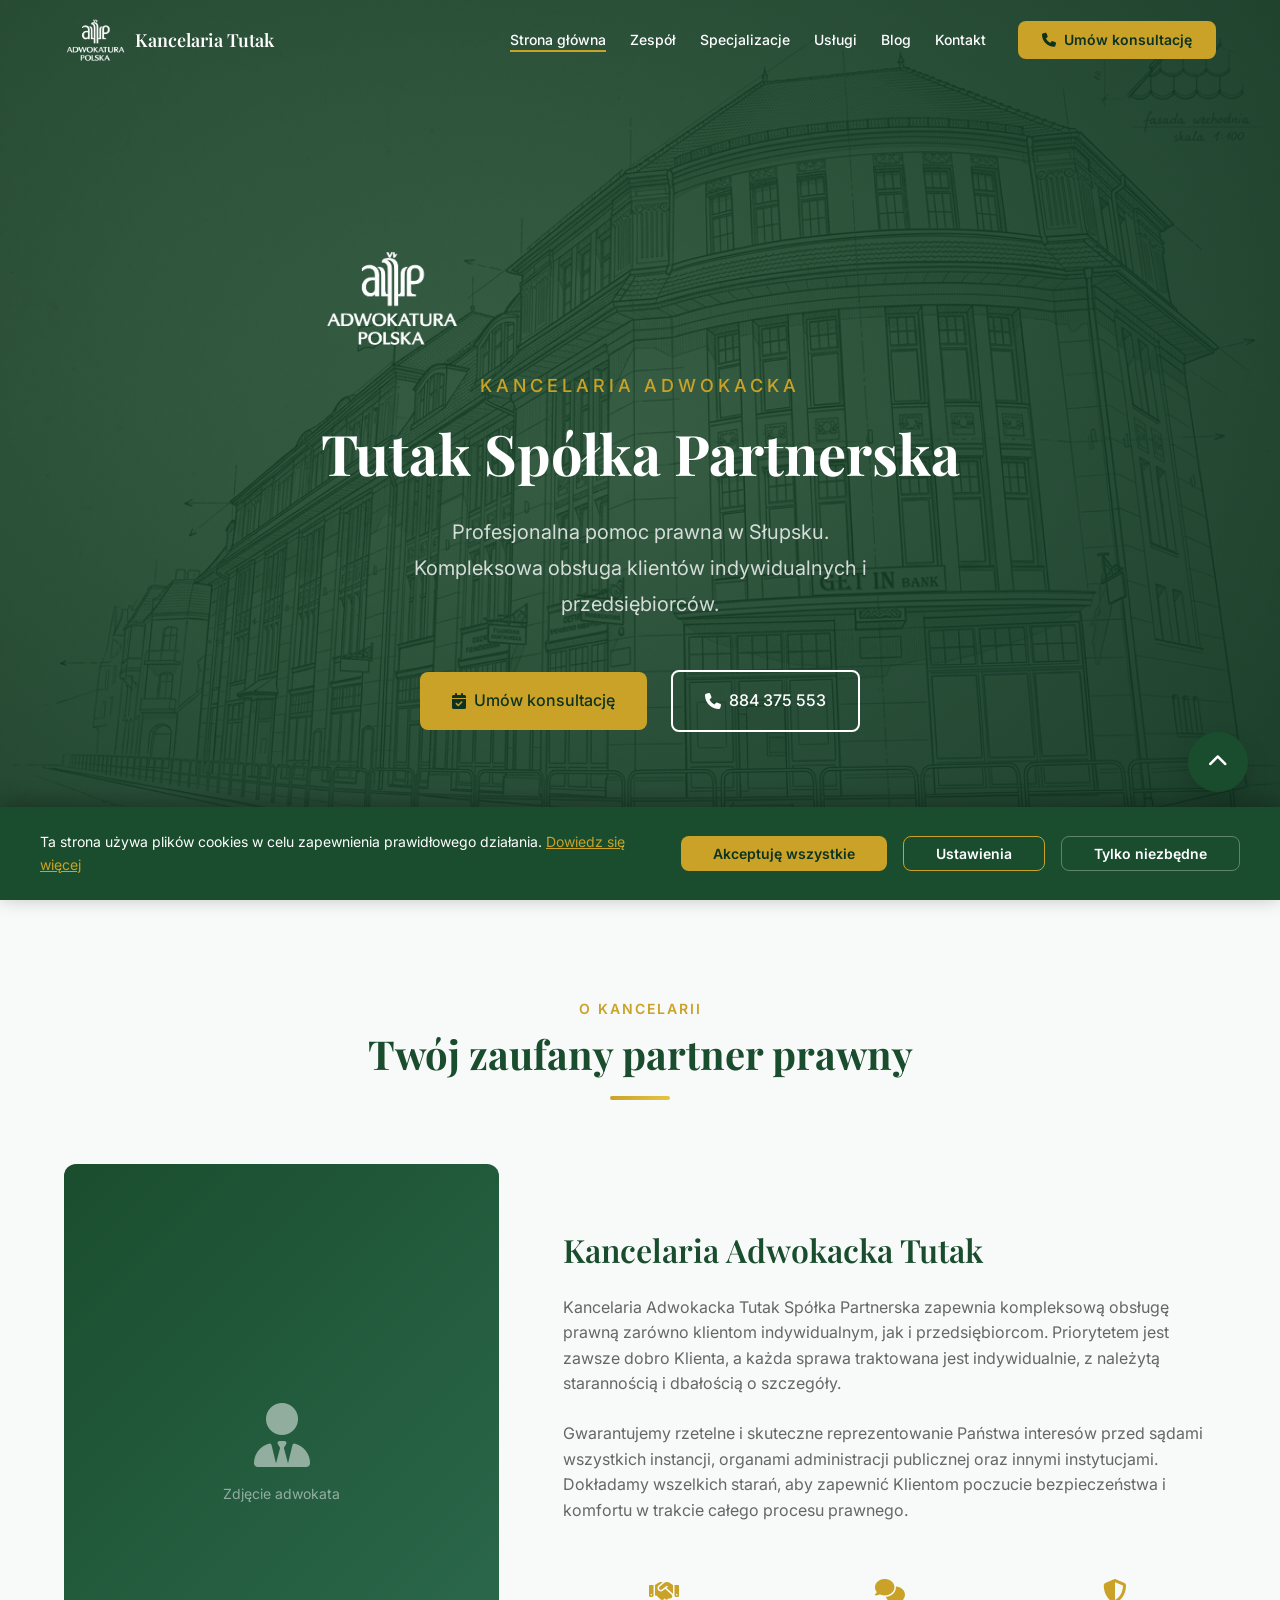
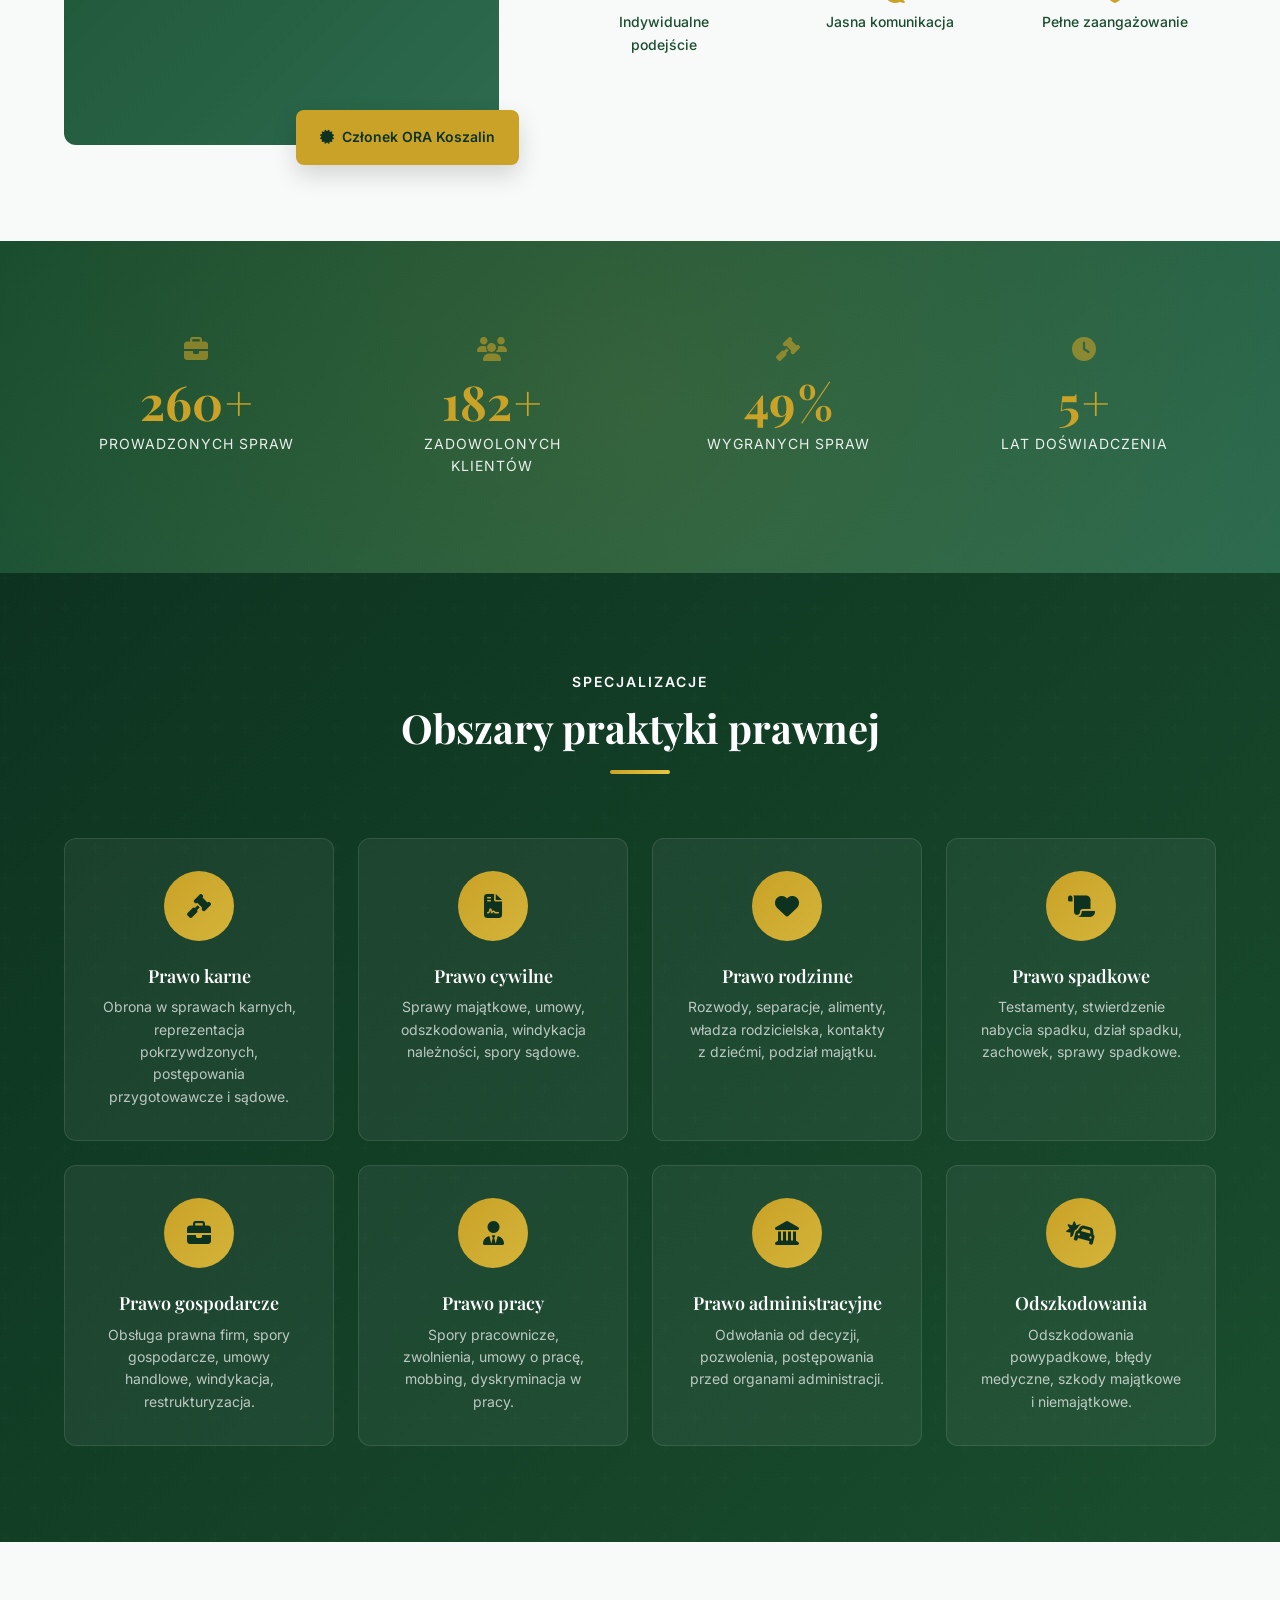
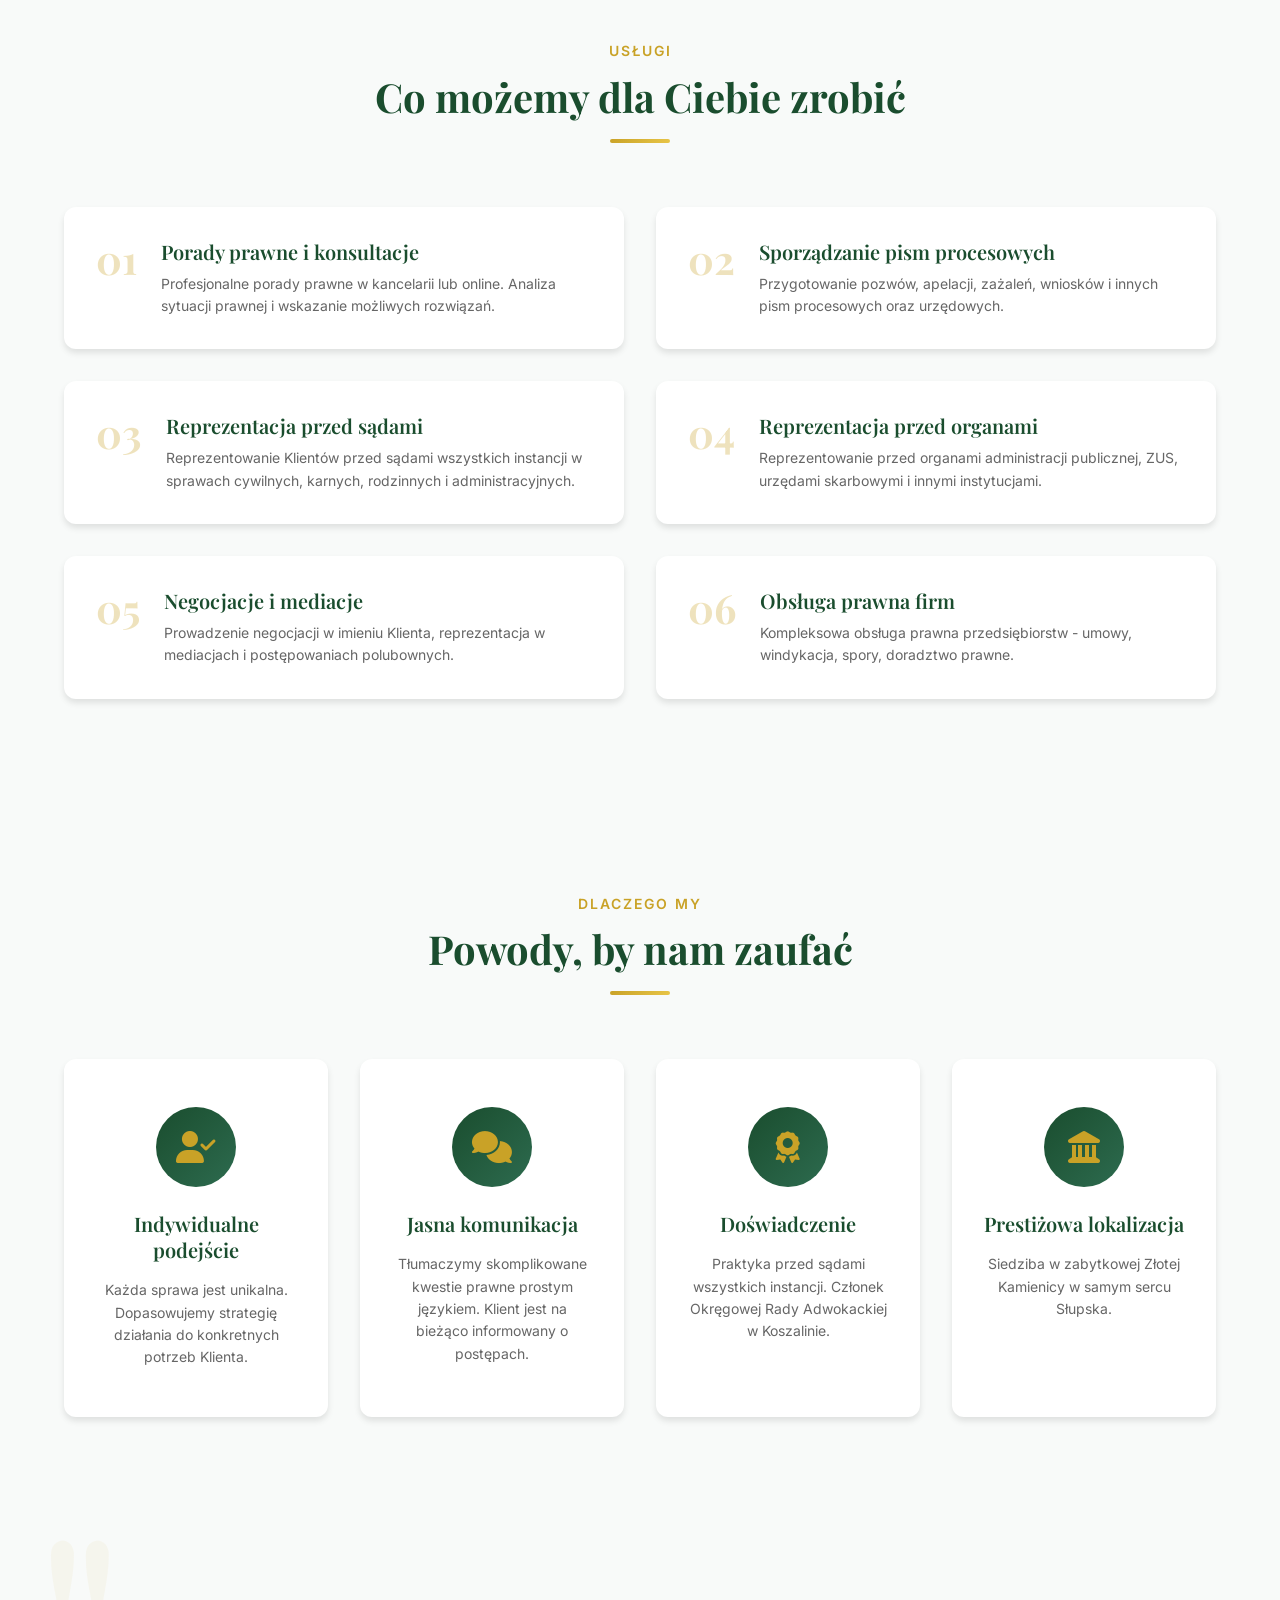
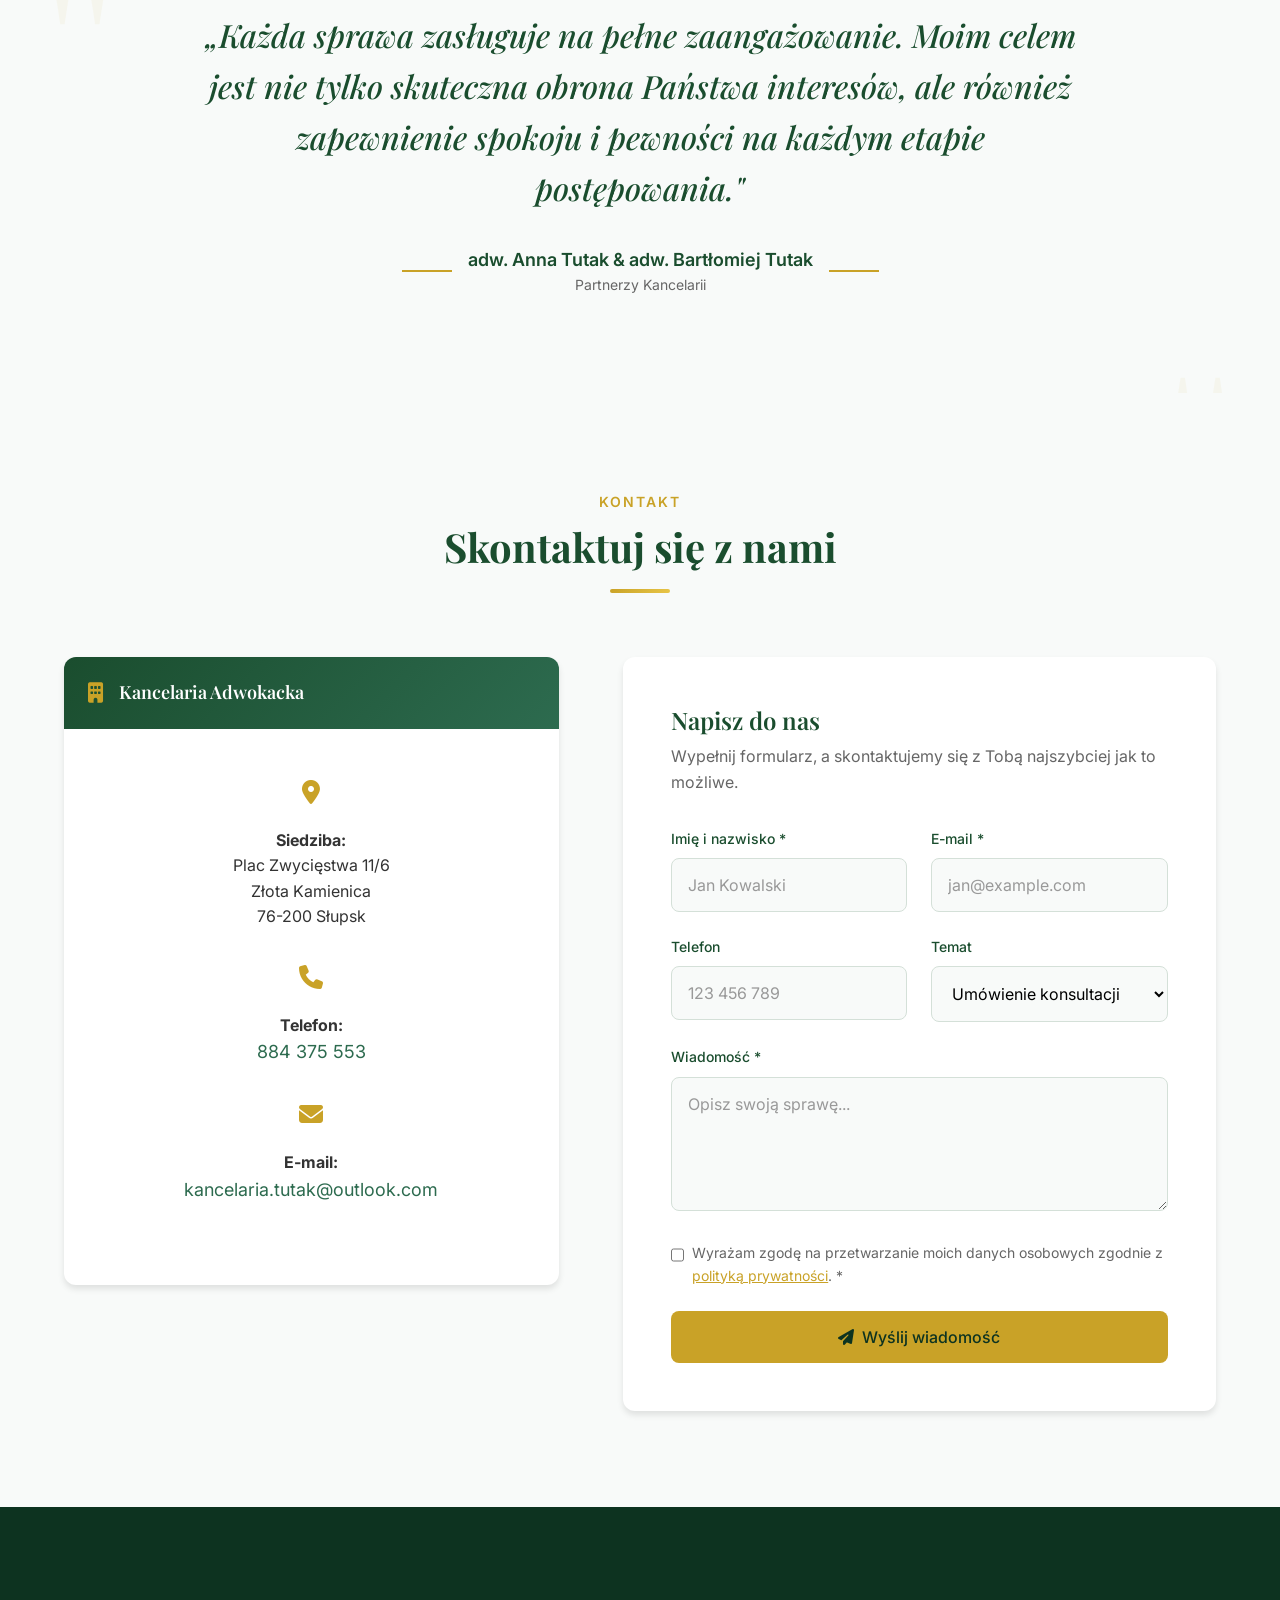
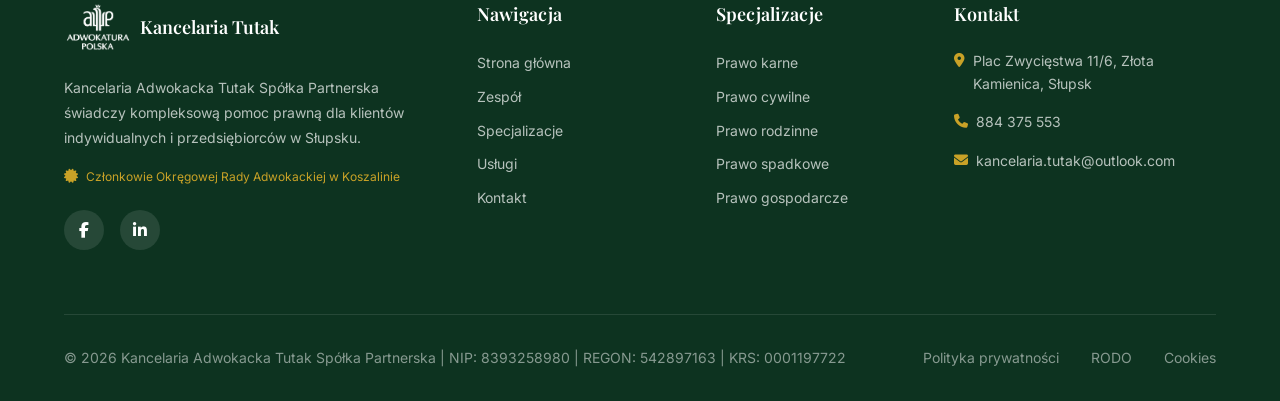
==== index.html @ 33166010 "Przeniesienie logo Adwokatury do sekcji Hero" ====
<!DOCTYPE html>
<html lang="pl">
<head>
    <meta charset="UTF-8">
    <meta name="viewport" content="width=device-width, initial-scale=1.0">
    <meta name="description" content="Kancelaria Adwokacka Tutak Spółka Partnerska w Słupsku - Złota Kamienica. Profesjonalna pomoc prawna - prawo karne, cywilne, rodzinne, spadkowe, gospodarcze. Zadzwoń: 884-375-553">
    <meta name="keywords" content="adwokat Słupsk, kancelaria adwokacka Słupsk, prawnik Słupsk, Bartłomiej Tutak, Anna Tutak, prawo karne, prawo cywilne, prawo rodzinne, kancelaria prawna Słupsk, kancelaria partnerska, rozwód Słupsk, spadek Słupsk, Złota Kamienica Słupsk">
    <meta name="author" content="Kancelaria Adwokacka Tutak Spółka Partnerska">
    <meta name="robots" content="index, follow">
    <meta name="googlebot" content="index, follow">
    <meta name="geo.region" content="PL-22">
    <meta name="geo.placename" content="Słupsk">
    <link rel="canonical" href="https://bartlomiejtutak.netlify.app/">
    
    <title>Kancelaria Adwokacka Tutak | Adwokaci Słupsk</title>
    
    <!-- Open Graph / Facebook -->
    <meta property="og:type" content="website">
    <meta property="og:url" content="https://bartlomiejtutak.netlify.app/">
    <meta property="og:title" content="Kancelaria Adwokacka Tutak | Adwokaci Słupsk">
    <meta property="og:description" content="Profesjonalna pomoc prawna w Słupsku - Złota Kamienica. Specjalizacje: prawo karne, cywilne, rodzinne, spadkowe, gospodarcze. Umów konsultację: 884-375-553">
    <meta property="og:image" content="https://bartlomiejtutak.netlify.app/img/og-image.jpg">
    <meta property="og:locale" content="pl_PL">
    <meta property="og:site_name" content="Kancelaria Adwokacka Tutak Spółka Partnerska">
    
    <!-- Twitter -->
    <meta name="twitter:card" content="summary_large_image">
    <meta name="twitter:url" content="https://bartlomiejtutak.netlify.app/">
    <meta name="twitter:title" content="Kancelaria Adwokacka Tutak | Adwokaci Słupsk">
    <meta name="twitter:description" content="Profesjonalna pomoc prawna w Słupsku - Złota Kamienica. Prawo karne, cywilne, rodzinne, spadkowe. Tel: 884-375-553">
    <meta name="twitter:image" content="https://bartlomiejtutak.netlify.app/img/og-image.jpg">
    
    <!-- Structured Data - LocalBusiness -->
    <script type="application/ld+json">
    {
        "@context": "https://schema.org",
        "@type": "LegalService",
        "@id": "https://bartlomiejtutak.netlify.app/#organization",
        "name": "Kancelaria Adwokacka Tutak Spółka Partnerska",
        "description": "Kancelaria Adwokacka świadcząca profesjonalną pomoc prawną w zakresie prawa karnego, cywilnego, rodzinnego, spadkowego i gospodarczego.",
        "url": "https://bartlomiejtutak.netlify.app",
        "telephone": "+48884375553",
        "email": "kancelaria.tutak@outlook.com",
        "priceRange": "$$",
        "image": "https://bartlomiejtutak.netlify.app/img/kancelaria.jpg",
        "address": {
            "@type": "PostalAddress",
            "streetAddress": "Plac Zwycięstwa 11/6, Złota Kamienica",
            "addressLocality": "Słupsk",
            "postalCode": "76-200",
            "addressCountry": "PL"
        },
        "taxID": "8393258980",
        "legalName": "Kancelaria Adwokacka Tutak Spółka Partnerska",
        "geo": {
            "@type": "GeoCoordinates",
            "latitude": "54.4641",
            "longitude": "17.0285"
        },
        "openingHoursSpecification": [
            {
                "@type": "OpeningHoursSpecification",
                "dayOfWeek": ["Monday", "Tuesday", "Wednesday", "Thursday", "Friday"],
                "opens": "09:00",
                "closes": "17:00"
            }
        ],
        "sameAs": [],
        "areaServed": {
            "@type": "City",
            "name": "Słupsk"
        },
        "hasOfferCatalog": {
            "@type": "OfferCatalog",
            "name": "Usługi prawne",
            "itemListElement": [
                {
                    "@type": "Offer",
                    "itemOffered": {
                        "@type": "Service",
                        "name": "Prawo karne",
                        "description": "Obrona w sprawach karnych, reprezentacja pokrzywdzonych"
                    }
                },
                {
                    "@type": "Offer",
                    "itemOffered": {
                        "@type": "Service",
                        "name": "Prawo cywilne",
                        "description": "Sprawy majątkowe, umowy, odszkodowania"
                    }
                },
                {
                    "@type": "Offer",
                    "itemOffered": {
                        "@type": "Service",
                        "name": "Prawo rodzinne",
                        "description": "Rozwody, alimenty, władza rodzicielska"
                    }
                },
                {
                    "@type": "Offer",
                    "itemOffered": {
                        "@type": "Service",
                        "name": "Prawo spadkowe",
                        "description": "Testamenty, dział spadku, zachowek"
                    }
                },
                {
                    "@type": "Offer",
                    "itemOffered": {
                        "@type": "Service",
                        "name": "Prawo gospodarcze",
                        "description": "Obsługa prawna firm, spory gospodarcze"
                    }
                }
            ]
        }
    }
    </script>
    
    <!-- Structured Data - Attorney -->
    <script type="application/ld+json">
    {
        "@context": "https://schema.org",
        "@type": "Attorney",
        "name": "adw. Bartłomiej Tutak",
        "jobTitle": "Adwokat",
        "worksFor": {
            "@id": "https://bartlomiejtutak.netlify.app/#organization"
        },
        "telephone": "+48884375553",
        "address": {
            "@type": "PostalAddress",
            "addressLocality": "Słupsk",
            "addressCountry": "PL"
        }
    }
    </script>
    
    <!-- Structured Data - BreadcrumbList -->
    <script type="application/ld+json">
    {
        "@context": "https://schema.org",
        "@type": "BreadcrumbList",
        "itemListElement": [
            {
                "@type": "ListItem",
                "position": 1,
                "name": "Strona główna",
                "item": "https://bartlomiejtutak.netlify.app/"
            }
        ]
    }
    </script>
    
    <!-- Fonts -->
    <link rel="preconnect" href="https://fonts.googleapis.com">
    <link rel="preconnect" href="https://fonts.gstatic.com" crossorigin>
    <link href="https://fonts.googleapis.com/css2?family=Playfair+Display:wght@400;500;600;700&family=Inter:wght@300;400;500;600&display=swap" rel="stylesheet">
    
    <!-- Icons -->
    <link rel="stylesheet" href="https://cdnjs.cloudflare.com/ajax/libs/font-awesome/6.5.1/css/all.min.css">
    
    <!-- Styles -->
    <link rel="stylesheet" href="css/style.css">
    <link rel="stylesheet" href="css/responsive.css">
    <link rel="stylesheet" href="css/legal.css">
</head>
<body>
    <!-- Navigation -->
    <header class="header" id="header">
        <nav class="nav container">
            <a href="#home" class="nav__logo">
                <img src="img/logo.png" alt="Adwokatura Polska" class="nav__logo-img">
                <span>Kancelaria Tutak</span>
            </a>
            
            <div class="nav__menu" id="nav-menu">
                <ul class="nav__list">
                    <li class="nav__item">
                        <a href="#home" class="nav__link">Strona główna</a>
                    </li>
                    <li class="nav__item">
                        <a href="zespol.html" class="nav__link">Zespół</a>
                    </li>
                    <li class="nav__item">
                        <a href="#specializations" class="nav__link">Specjalizacje</a>
                    </li>
                    <li class="nav__item">
                        <a href="#services" class="nav__link">Usługi</a>
                    </li>
                    <li class="nav__item">
                        <a href="blog/index.html" class="nav__link">Blog</a>
                    </li>
                    <li class="nav__item">
                        <a href="#contact" class="nav__link">Kontakt</a>
                    </li>
                </ul>
                
                <a href="tel:+48884375553" class="nav__cta">
                    <i class="fas fa-phone"></i>
                    Umów konsultację
                </a>
                
                <div class="nav__close" id="nav-close">
                    <i class="fas fa-times"></i>
                </div>
            </div>
            
            <div class="nav__toggle" id="nav-toggle">
                <i class="fas fa-bars"></i>
            </div>
        </nav>
    </header>

    <main>
        <!-- Hero Section -->
        <section class="hero" id="home">
            <div class="hero__overlay"></div>
            <div class="hero__content container">
                <img src="img/logo.png" alt="Logo Adwokatury Polskiej" class="hero__logo">
                <span class="hero__subtitle">Kancelaria Adwokacka</span>
                <h1 class="hero__title">Tutak Spółka Partnerska</h1>
                <p class="hero__description">
                    Profesjonalna pomoc prawna w Słupsku.<br>
                    Kompleksowa obsługa klientów indywidualnych i przedsiębiorców.
                </p>
                <div class="hero__buttons">
                    <a href="#contact" class="btn btn--primary">
                        <i class="fas fa-calendar-check"></i>
                        Umów konsultację
                    </a>
                    <a href="tel:+48884375553" class="btn btn--secondary">
                        <i class="fas fa-phone"></i>
                        884 375 553
                    </a>
                </div>
            </div>
            <a href="#about" class="hero__scroll">
                <span>Dowiedz się więcej</span>
                <i class="fas fa-chevron-down"></i>
            </a>
        </section>

        <!-- About Section -->
        <section class="about section" id="about">
            <div class="container">
                <div class="section__header fade-in">
                    <span class="section__subtitle">O kancelarii</span>
                    <h2 class="section__title">Twój zaufany partner prawny</h2>
                    <div class="decorative-line"></div>
                </div>
                
                <div class="about__content">
                    <div class="about__image">
                        <div class="about__image-placeholder">
                            <i class="fas fa-user-tie"></i>
                            <span>Zdjęcie adwokata</span>
                        </div>
                        <div class="about__badge">
                            <i class="fas fa-certificate"></i>
                            <span>Członek ORA Koszalin</span>
                        </div>
                    </div>
                    
                    <div class="about__info">
                        <h3 class="about__name">Kancelaria Adwokacka Tutak</h3>
                        <p class="about__text">
                            Kancelaria Adwokacka Tutak Spółka Partnerska zapewnia kompleksową obsługę prawną 
                            zarówno klientom indywidualnym, jak i przedsiębiorcom. Priorytetem jest zawsze 
                            dobro Klienta, a każda sprawa traktowana jest indywidualnie, z należytą 
                            starannością i dbałością o szczegóły.
                        </p>
                        <p class="about__text">
                            Gwarantujemy rzetelne i skuteczne reprezentowanie Państwa interesów przed sądami 
                            wszystkich instancji, organami administracji publicznej oraz innymi instytucjami. 
                            Dokładamy wszelkich starań, aby zapewnić Klientom poczucie bezpieczeństwa 
                            i komfortu w trakcie całego procesu prawnego.
                        </p>
                        
                        <div class="about__values">
                            <div class="about__value">
                                <i class="fas fa-handshake"></i>
                                <span>Indywidualne podejście</span>
                            </div>
                            <div class="about__value">
                                <i class="fas fa-comments"></i>
                                <span>Jasna komunikacja</span>
                            </div>
                            <div class="about__value">
                                <i class="fas fa-shield-alt"></i>
                                <span>Pełne zaangażowanie</span>
                            </div>
                        </div>
                    </div>
                </div>
            </div>
        </section>

        <!-- Stats Section -->
        <section class="stats">
            <div class="container">
                <div class="stats__grid fade-in-stagger">
                    <div class="stat__item">
                        <i class="fas fa-briefcase stat__icon"></i>
                        <div class="stat__number">
                            <span class="counter" data-target="500">0</span>+
                        </div>
                        <div class="stat__label">Prowadzonych spraw</div>
                    </div>
                    <div class="stat__item">
                        <i class="fas fa-users stat__icon"></i>
                        <div class="stat__number">
                            <span class="counter" data-target="350">0</span>+
                        </div>
                        <div class="stat__label">Zadowolonych klientów</div>
                    </div>
                    <div class="stat__item">
                        <i class="fas fa-gavel stat__icon"></i>
                        <div class="stat__number">
                            <span class="counter" data-target="95">0</span>%
                        </div>
                        <div class="stat__label">Wygranych spraw</div>
                    </div>
                    <div class="stat__item">
                        <i class="fas fa-clock stat__icon"></i>
                        <div class="stat__number">
                            <span class="counter" data-target="10">0</span>+
                        </div>
                        <div class="stat__label">Lat doświadczenia</div>
                    </div>
                </div>
            </div>
        </section>

        <!-- Specializations Section -->
        <section class="specializations section section--dark" id="specializations">
            <div class="container">
                <div class="section__header fade-in">
                    <span class="section__subtitle">Specjalizacje</span>
                    <h2 class="section__title">Obszary praktyki prawnej</h2>
                    <div class="decorative-line"></div>
                </div>
                
                <div class="specializations__grid fade-in-stagger">
                    <div class="specialization__card">
                        <div class="specialization__icon">
                            <i class="fas fa-gavel"></i>
                        </div>
                        <h3 class="specialization__title">Prawo karne</h3>
                        <p class="specialization__desc">
                            Obrona w sprawach karnych, reprezentacja pokrzywdzonych, 
                            postępowania przygotowawcze i sądowe.
                        </p>
                    </div>
                    
                    <div class="specialization__card">
                        <div class="specialization__icon">
                            <i class="fas fa-file-contract"></i>
                        </div>
                        <h3 class="specialization__title">Prawo cywilne</h3>
                        <p class="specialization__desc">
                            Sprawy majątkowe, umowy, odszkodowania, windykacja należności, 
                            spory sądowe.
                        </p>
                    </div>
                    
                    <div class="specialization__card">
                        <div class="specialization__icon">
                            <i class="fas fa-heart"></i>
                        </div>
                        <h3 class="specialization__title">Prawo rodzinne</h3>
                        <p class="specialization__desc">
                            Rozwody, separacje, alimenty, władza rodzicielska, 
                            kontakty z dziećmi, podział majątku.
                        </p>
                    </div>
                    
                    <div class="specialization__card">
                        <div class="specialization__icon">
                            <i class="fas fa-scroll"></i>
                        </div>
                        <h3 class="specialization__title">Prawo spadkowe</h3>
                        <p class="specialization__desc">
                            Testamenty, stwierdzenie nabycia spadku, dział spadku, 
                            zachowek, sprawy spadkowe.
                        </p>
                    </div>
                    
                    <div class="specialization__card">
                        <div class="specialization__icon">
                            <i class="fas fa-briefcase"></i>
                        </div>
                        <h3 class="specialization__title">Prawo gospodarcze</h3>
                        <p class="specialization__desc">
                            Obsługa prawna firm, spory gospodarcze, umowy handlowe, 
                            windykacja, restrukturyzacja.
                        </p>
                    </div>
                    
                    <div class="specialization__card">
                        <div class="specialization__icon">
                            <i class="fas fa-user-tie"></i>
                        </div>
                        <h3 class="specialization__title">Prawo pracy</h3>
                        <p class="specialization__desc">
                            Spory pracownicze, zwolnienia, umowy o pracę, 
                            mobbing, dyskryminacja w pracy.
                        </p>
                    </div>
                    
                    <div class="specialization__card">
                        <div class="specialization__icon">
                            <i class="fas fa-landmark"></i>
                        </div>
                        <h3 class="specialization__title">Prawo administracyjne</h3>
                        <p class="specialization__desc">
                            Odwołania od decyzji, pozwolenia, postępowania 
                            przed organami administracji.
                        </p>
                    </div>
                    
                    <div class="specialization__card">
                        <div class="specialization__icon">
                            <i class="fas fa-car-crash"></i>
                        </div>
                        <h3 class="specialization__title">Odszkodowania</h3>
                        <p class="specialization__desc">
                            Odszkodowania powypadkowe, błędy medyczne, 
                            szkody majątkowe i niemajątkowe.
                        </p>
                    </div>
                </div>
            </div>
        </section>

        <!-- Services Section -->
        <section class="services section" id="services">
            <div class="container">
                <div class="section__header fade-in">
                    <span class="section__subtitle">Usługi</span>
                    <h2 class="section__title">Co możemy dla Ciebie zrobić</h2>
                    <div class="decorative-line"></div>
                </div>
                
                <div class="services__grid fade-in-stagger">
                    <div class="service__item">
                        <div class="service__number">01</div>
                        <div class="service__content">
                            <h3 class="service__title">Porady prawne i konsultacje</h3>
                            <p class="service__desc">
                                Profesjonalne porady prawne w kancelarii lub online. 
                                Analiza sytuacji prawnej i wskazanie możliwych rozwiązań.
                            </p>
                        </div>
                    </div>
                    
                    <div class="service__item">
                        <div class="service__number">02</div>
                        <div class="service__content">
                            <h3 class="service__title">Sporządzanie pism procesowych</h3>
                            <p class="service__desc">
                                Przygotowanie pozwów, apelacji, zażaleń, wniosków 
                                i innych pism procesowych oraz urzędowych.
                            </p>
                        </div>
                    </div>
                    
                    <div class="service__item">
                        <div class="service__number">03</div>
                        <div class="service__content">
                            <h3 class="service__title">Reprezentacja przed sądami</h3>
                            <p class="service__desc">
                                Reprezentowanie Klientów przed sądami wszystkich instancji 
                                w sprawach cywilnych, karnych, rodzinnych i administracyjnych.
                            </p>
                        </div>
                    </div>
                    
                    <div class="service__item">
                        <div class="service__number">04</div>
                        <div class="service__content">
                            <h3 class="service__title">Reprezentacja przed organami</h3>
                            <p class="service__desc">
                                Reprezentowanie przed organami administracji publicznej, 
                                ZUS, urzędami skarbowymi i innymi instytucjami.
                            </p>
                        </div>
                    </div>
                    
                    <div class="service__item">
                        <div class="service__number">05</div>
                        <div class="service__content">
                            <h3 class="service__title">Negocjacje i mediacje</h3>
                            <p class="service__desc">
                                Prowadzenie negocjacji w imieniu Klienta, 
                                reprezentacja w mediacjach i postępowaniach polubownych.
                            </p>
                        </div>
                    </div>
                    
                    <div class="service__item">
                        <div class="service__number">06</div>
                        <div class="service__content">
                            <h3 class="service__title">Obsługa prawna firm</h3>
                            <p class="service__desc">
                                Kompleksowa obsługa prawna przedsiębiorstw - umowy, 
                                windykacja, spory, doradztwo prawne.
                            </p>
                        </div>
                    </div>
                </div>
            </div>
        </section>

        <!-- Why Us Section -->
        <section class="why-us section section--accent">
            <div class="container">
                <div class="section__header fade-in">
                    <span class="section__subtitle">Dlaczego my</span>
                    <h2 class="section__title">Powody, by nam zaufać</h2>
                    <div class="decorative-line"></div>
                </div>
                
                <div class="why-us__grid fade-in-stagger">
                    <div class="why-us__card">
                        <div class="why-us__icon">
                            <i class="fas fa-user-check"></i>
                        </div>
                        <h3 class="why-us__title">Indywidualne podejście</h3>
                        <p class="why-us__desc">
                            Każda sprawa jest unikalna. Dopasowujemy strategię 
                            działania do konkretnych potrzeb Klienta.
                        </p>
                    </div>
                    
                    <div class="why-us__card">
                        <div class="why-us__icon">
                            <i class="fas fa-comments"></i>
                        </div>
                        <h3 class="why-us__title">Jasna komunikacja</h3>
                        <p class="why-us__desc">
                            Tłumaczymy skomplikowane kwestie prawne prostym językiem. 
                            Klient jest na bieżąco informowany o postępach.
                        </p>
                    </div>
                    
                    <div class="why-us__card">
                        <div class="why-us__icon">
                            <i class="fas fa-award"></i>
                        </div>
                        <h3 class="why-us__title">Doświadczenie</h3>
                        <p class="why-us__desc">
                            Praktyka przed sądami wszystkich instancji. 
                            Członek Okręgowej Rady Adwokackiej w Koszalinie.
                        </p>
                    </div>
                    
                    <div class="why-us__card">
                        <div class="why-us__icon">
                            <i class="fas fa-landmark"></i>
                        </div>
                        <h3 class="why-us__title">Prestiżowa lokalizacja</h3>
                        <p class="why-us__desc">
                            Siedziba w zabytkowej Złotej Kamienicy 
                            w samym sercu Słupska.
                        </p>
                    </div>
                </div>
            </div>
        </section>

        <!-- Quote Section -->
        <section class="quote">
            <div class="container">
                <div class="quote__content fade-in">
                    <p class="quote__text">
                        „Każda sprawa zasługuje na pełne zaangażowanie. Moim celem jest nie tylko 
                        skuteczna obrona Państwa interesów, ale również zapewnienie spokoju 
                        i pewności na każdym etapie postępowania."
                    </p>
                    <div class="quote__author">
                        <span class="quote__author-line"></span>
                        <div>
                            <div class="quote__author-name">adw. Anna Tutak & adw. Bartłomiej Tutak</div>
                            <div class="quote__author-title">Partnerzy Kancelarii</div>
                        </div>
                        <span class="quote__author-line"></span>
                    </div>
                </div>
            </div>
        </section>

        <!-- Contact Section -->
        <section class="contact section" id="contact">
            <div class="container">
                <div class="section__header fade-in">
                    <span class="section__subtitle">Kontakt</span>
                    <h2 class="section__title">Skontaktuj się z nami</h2>
                    <div class="decorative-line"></div>
                </div>
                
                <div class="contact__content contact__content--centered">
                    <div class="contact__info contact__info--single">
                        <div class="contact__card contact__card--large">
                            <div class="contact__card-header">
                                <i class="fas fa-building"></i>
                                <h3>Kancelaria Adwokacka</h3>
                            </div>
                            <div class="contact__card-body">
                                <div class="contact__item">
                                    <i class="fas fa-map-marker-alt"></i>
                                    <div>
                                        <strong>Siedziba:</strong><br>
                                        Plac Zwycięstwa 11/6<br>
                                        Złota Kamienica<br>
                                        76-200 Słupsk
                                    </div>
                                </div>
                                <div class="contact__item">
                                    <i class="fas fa-phone"></i>
                                    <div>
                                        <strong>Telefon:</strong><br>
                                        <a href="tel:+48884375553">884 375 553</a>
                                    </div>
                                </div>
                                <div class="contact__item">
                                    <i class="fas fa-envelope"></i>
                                    <div>
                                        <strong>E-mail:</strong><br>
                                        <a href="mailto:kancelaria.tutak@outlook.com">kancelaria.tutak@outlook.com</a>
                                    </div>
                                </div>
                            </div>
                        </div>
                    </div>
                    
                    <!-- Formularz kontaktowy -->
                    <div class="contact__form-wrapper fade-in">
                        <h3 class="contact__form-title">Napisz do nas</h3>
                        <p class="contact__form-desc">Wypełnij formularz, a skontaktujemy się z Tobą najszybciej jak to możliwe.</p>
                        
                        <form name="kontakt" method="POST" data-netlify="true" netlify-honeypot="bot-field" action="/dziekujemy.html" class="contact__form">
                            <!-- Honeypot (antyspam) - ukryte pole -->
                            <p style="display:none;">
                                <label>Nie wypełniaj: <input name="bot-field"></label>
                            </p>
                            
                            <div class="form__row">
                                <div class="form__group">
                                    <label for="name" class="form__label">Imię i nazwisko *</label>
                                    <input type="text" id="name" name="name" class="form__input" placeholder="Jan Kowalski" required>
                                </div>
                                
                                <div class="form__group">
                                    <label for="email" class="form__label">E-mail *</label>
                                    <input type="email" id="email" name="email" class="form__input" placeholder="jan@example.com" required>
                                </div>
                            </div>
                            
                            <div class="form__row">
                                <div class="form__group">
                                    <label for="phone" class="form__label">Telefon</label>
                                    <input type="tel" id="phone" name="phone" class="form__input" placeholder="123 456 789">
                                </div>
                                
                                <div class="form__group">
                                    <label for="subject" class="form__label">Temat</label>
                                    <select id="subject" name="subject" class="form__input">
                                        <option value="konsultacja">Umówienie konsultacji</option>
                                        <option value="karne">Prawo karne</option>
                                        <option value="cywilne">Prawo cywilne</option>
                                        <option value="rodzinne">Prawo rodzinne</option>
                                        <option value="spadkowe">Prawo spadkowe</option>
                                        <option value="gospodarcze">Prawo gospodarcze</option>
                                        <option value="inne">Inne</option>
                                    </select>
                                </div>
                            </div>
                            
                            <div class="form__group">
                                <label for="message" class="form__label">Wiadomość *</label>
                                <textarea id="message" name="message" class="form__input form__textarea" placeholder="Opisz swoją sprawę..." rows="5" required minlength="10"></textarea>
                            </div>
                            
                            <div class="form__checkbox">
                                <input type="checkbox" id="privacy" name="privacy" required>
                                <label for="privacy">
                                    Wyrażam zgodę na przetwarzanie moich danych osobowych zgodnie z 
                                    <a href="polityka-prywatnosci.html" target="_blank">polityką prywatności</a>. *
                                </label>
                            </div>
                            
                            <button type="submit" class="btn btn--primary btn--full">
                                <i class="fas fa-paper-plane"></i> Wyślij wiadomość
                            </button>
                        </form>
                    </div>
                </div>
            </div>
        </section>
    </main>

    <!-- Footer -->
    <footer class="footer">
        <div class="container">
            <div class="footer__content">
                <div class="footer__brand">
                    <a href="#home" class="footer__logo">
                        <img src="img/logo.png" alt="Adwokatura Polska" class="footer__logo-img">
                        <span>Kancelaria Tutak</span>
                    </a>
                    <p class="footer__desc">
                        Kancelaria Adwokacka Tutak Spółka Partnerska świadczy kompleksową pomoc prawną 
                        dla klientów indywidualnych i przedsiębiorców w Słupsku.
                    </p>
                    <p class="footer__member">
                        <i class="fas fa-certificate"></i> Członkowie Okręgowej Rady Adwokackiej w Koszalinie
                    </p>
                    <div class="footer__social">
                        <a href="#" class="footer__social-link" aria-label="Facebook">
                            <i class="fab fa-facebook-f"></i>
                        </a>
                        <a href="#" class="footer__social-link" aria-label="LinkedIn">
                            <i class="fab fa-linkedin-in"></i>
                        </a>
                    </div>
                </div>
                
                <div class="footer__links">
                    <h4 class="footer__title">Nawigacja</h4>
                    <ul class="footer__list">
                        <li><a href="#home">Strona główna</a></li>
                        <li><a href="zespol.html">Zespół</a></li>
                        <li><a href="#specializations">Specjalizacje</a></li>
                        <li><a href="#services">Usługi</a></li>
                        <li><a href="#contact">Kontakt</a></li>
                    </ul>
                </div>
                
                <div class="footer__links">
                    <h4 class="footer__title">Specjalizacje</h4>
                    <ul class="footer__list">
                        <li><a href="#specializations">Prawo karne</a></li>
                        <li><a href="#specializations">Prawo cywilne</a></li>
                        <li><a href="#specializations">Prawo rodzinne</a></li>
                        <li><a href="#specializations">Prawo spadkowe</a></li>
                        <li><a href="#specializations">Prawo gospodarcze</a></li>
                    </ul>
                </div>
                
                <div class="footer__contact">
                    <h4 class="footer__title">Kontakt</h4>
                    <div class="footer__contact-item">
                        <i class="fas fa-map-marker-alt"></i>
                        <span>Plac Zwycięstwa 11/6, Złota Kamienica, Słupsk</span>
                    </div>
                    <div class="footer__contact-item">
                        <i class="fas fa-phone"></i>
                        <a href="tel:+48884375553">884 375 553</a>
                    </div>
                    <div class="footer__contact-item">
                        <i class="fas fa-envelope"></i>
                        <a href="mailto:kancelaria.tutak@outlook.com">kancelaria.tutak@outlook.com</a>
                    </div>
                </div>
            </div>
            
            <div class="footer__bottom">
                <p>&copy; 2026 Kancelaria Adwokacka Tutak Spółka Partnerska | NIP: 8393258980 | REGON: 542897163 | KRS: 0001197722</p>
                <div class="footer__bottom-links">
                    <a href="polityka-prywatnosci.html">Polityka prywatności</a>
                    <a href="rodo.html">RODO</a>
                    <a href="cookies.html">Cookies</a>
                </div>
            </div>
        </div>
    </footer>

    <!-- Floating CTA Buttons -->
    <div class="floating-cta">
        <a href="#home" class="floating-btn floating-btn--top" id="scroll-top" title="Powrót na górę">
            <i class="fas fa-chevron-up"></i>
        </a>
        <a href="tel:+48884375553" class="floating-btn floating-btn--phone" title="Zadzwoń teraz">
            <i class="fas fa-phone"></i>
        </a>
    </div>

    <!-- Cookie Banner -->
    <div class="cookie-banner" id="cookie-banner">
        <div class="cookie-banner__content">
            <div class="cookie-banner__text">
                <p>Ta strona używa plików cookies w celu zapewnienia prawidłowego działania. <a href="cookies.html">Dowiedz się więcej</a></p>
            </div>
            <div class="cookie-banner__buttons">
                <button class="cookie-banner__btn cookie-banner__btn--accept" onclick="acceptAllCookies()">Akceptuję wszystkie</button>
                <button class="cookie-banner__btn cookie-banner__btn--settings" onclick="openCookieSettings()">Ustawienia</button>
                <button class="cookie-banner__btn cookie-banner__btn--reject" onclick="acceptNecessaryCookies()">Tylko niezbędne</button>
            </div>
        </div>
    </div>

    <!-- Cookie Settings Modal -->
    <div class="cookie-modal" id="cookie-modal">
        <div class="cookie-modal__overlay" onclick="closeCookieSettings()"></div>
        <div class="cookie-modal__content">
            <div class="cookie-modal__header">
                <h3>Ustawienia plików cookies</h3>
                <button class="cookie-modal__close" onclick="closeCookieSettings()">
                    <i class="fas fa-times"></i>
                </button>
            </div>
            <div class="cookie-modal__body">
                <p class="cookie-modal__desc">
                    Wybierz, które kategorie plików cookies chcesz zaakceptować. 
                    Pliki niezbędne są wymagane do prawidłowego działania strony i nie można ich wyłączyć.
                </p>
                
                <div class="cookie-category">
                    <div class="cookie-category__header">
                        <div class="cookie-category__info">
                            <h4>Niezbędne</h4>
                            <p>Wymagane do działania strony (zapamiętanie zgody cookies)</p>
                        </div>
                        <div class="cookie-category__toggle">
                            <input type="checkbox" id="cookie-necessary" checked disabled>
                            <label for="cookie-necessary">Zawsze aktywne</label>
                        </div>
                    </div>
                </div>
                
                <div class="cookie-category">
                    <div class="cookie-category__header">
                        <div class="cookie-category__info">
                            <h4>Analityczne</h4>
                            <p>Pomagają zrozumieć, jak użytkownicy korzystają ze strony (Google Analytics)</p>
                        </div>
                        <div class="cookie-category__toggle">
                            <input type="checkbox" id="cookie-analytics">
                            <label for="cookie-analytics" class="toggle-switch"></label>
                        </div>
                    </div>
                </div>
                
                <div class="cookie-category">
                    <div class="cookie-category__header">
                        <div class="cookie-category__info">
                            <h4>Marketingowe</h4>
                            <p>Używane do wyświetlania spersonalizowanych reklam</p>
                        </div>
                        <div class="cookie-category__toggle">
                            <input type="checkbox" id="cookie-marketing">
                            <label for="cookie-marketing" class="toggle-switch"></label>
                        </div>
                    </div>
                </div>
            </div>
            <div class="cookie-modal__footer">
                <button class="btn btn--secondary" onclick="acceptNecessaryCookies()">Tylko niezbędne</button>
                <button class="btn btn--primary" onclick="saveSelectedCookies()">Zapisz wybrane</button>
                <button class="btn btn--primary" onclick="acceptAllCookies()">Akceptuj wszystkie</button>
            </div>
        </div>
    </div>

    <!-- Scripts -->
    <script src="js/main.js"></script>
    <script>
        // Cookie consent management
        const cookiePreferences = {
            necessary: true,
            analytics: false,
            marketing: false
        };

        function showCookieBanner() {
            document.getElementById('cookie-banner').classList.add('show');
        }

        function hideCookieBanner() {
            document.getElementById('cookie-banner').classList.remove('show');
        }

        function openCookieSettings() {
            document.getElementById('cookie-modal').classList.add('show');
            document.body.style.overflow = 'hidden';
            
            // Load current preferences
            const saved = localStorage.getItem('cookiePreferences');
            if (saved) {
                const prefs = JSON.parse(saved);
                document.getElementById('cookie-analytics').checked = prefs.analytics || false;
                document.getElementById('cookie-marketing').checked = prefs.marketing || false;
            }
        }

        function closeCookieSettings() {
            document.getElementById('cookie-modal').classList.remove('show');
            document.body.style.overflow = '';
        }

        function acceptAllCookies() {
            const prefs = {
                necessary: true,
                analytics: true,
                marketing: true,
                timestamp: Date.now()
            };
            localStorage.setItem('cookiePreferences', JSON.stringify(prefs));
            localStorage.setItem('cookieConsent', 'all');
            hideCookieBanner();
            closeCookieSettings();
            applyCookiePreferences(prefs);
        }

        function acceptNecessaryCookies() {
            const prefs = {
                necessary: true,
                analytics: false,
                marketing: false,
                timestamp: Date.now()
            };
            localStorage.setItem('cookiePreferences', JSON.stringify(prefs));
            localStorage.setItem('cookieConsent', 'necessary');
            hideCookieBanner();
            closeCookieSettings();
            applyCookiePreferences(prefs);
        }

        function saveSelectedCookies() {
            const prefs = {
                necessary: true,
                analytics: document.getElementById('cookie-analytics').checked,
                marketing: document.getElementById('cookie-marketing').checked,
                timestamp: Date.now()
            };
            localStorage.setItem('cookiePreferences', JSON.stringify(prefs));
            localStorage.setItem('cookieConsent', 'custom');
            hideCookieBanner();
            closeCookieSettings();
            applyCookiePreferences(prefs);
        }

        function applyCookiePreferences(prefs) {
            // Load Google Analytics only if analytics cookies are accepted
            if (prefs.analytics) {
                console.log('Analytics cookies accepted - Google Analytics would be loaded here');
                // Uncomment when you have GA tracking ID:
                // loadGoogleAnalytics('UA-XXXXXXXX-X');
            }
            
            // Handle marketing cookies
            if (prefs.marketing) {
                console.log('Marketing cookies accepted');
            }
        }

        // Show banner if no consent
        document.addEventListener('DOMContentLoaded', function() {
            const consent = localStorage.getItem('cookieConsent');
            if (!consent) {
                setTimeout(showCookieBanner, 1000);
            } else {
                // Apply saved preferences
                const prefs = JSON.parse(localStorage.getItem('cookiePreferences') || '{}');
                applyCookiePreferences(prefs);
            }
        });

        // Allow reopening settings
        function resetCookieConsent() {
            localStorage.removeItem('cookieConsent');
            localStorage.removeItem('cookiePreferences');
            location.reload();
        }
    </script>
    
    <!-- Netlify Identity Widget (for CMS login redirect) -->
    <script src="https://identity.netlify.com/v1/netlify-identity-widget.js"></script>
    <script>
        if (window.netlifyIdentity) {
            window.netlifyIdentity.on("init", user => {
                if (!user) {
                    window.netlifyIdentity.on("login", () => {
                        document.location.href = "/blog/admin/";
                    });
                }
            });
        }
    </script>
</body>
</html>
---- css/style.css ----
/* ===== CSS VARIABLES ===== */
:root {
    /* Colors - Adwokacka zieleń */
    --color-primary: #1a4d2e;
    --color-primary-dark: #0d3320;
    --color-secondary: #c9a227;
    --color-secondary-light: #d4b43a;
    --color-accent: #2d6b4f;
    --color-accent-light: #3d7b5f;
    
    --color-bg: #f8faf9;
    --color-bg-alt: #ffffff;
    --color-text: #333333;
    --color-text-light: #666666;
    --color-text-muted: #999999;
    --color-white: #ffffff;
    --color-border: #d4e0d8;
    
    /* Gradients */
    --gradient-primary: linear-gradient(135deg, var(--color-primary) 0%, var(--color-accent) 100%);
    --gradient-gold: linear-gradient(135deg, var(--color-secondary) 0%, #e8c547 100%);
    --gradient-dark: linear-gradient(135deg, var(--color-primary-dark) 0%, var(--color-primary) 100%);
    
    /* Typography */
    --font-heading: 'Playfair Display', serif;
    --font-body: 'Inter', sans-serif;
    
    /* Font sizes */
    --fs-xs: 0.75rem;
    --fs-sm: 0.875rem;
    --fs-base: 1rem;
    --fs-lg: 1.125rem;
    --fs-xl: 1.25rem;
    --fs-2xl: 1.5rem;
    --fs-3xl: 2rem;
    --fs-4xl: 2.5rem;
    --fs-5xl: 3rem;
    --fs-6xl: 3.5rem;
    
    /* Spacing */
    --spacing-xs: 0.25rem;
    --spacing-sm: 0.5rem;
    --spacing-md: 1rem;
    --spacing-lg: 1.5rem;
    --spacing-xl: 2rem;
    --spacing-2xl: 3rem;
    --spacing-3xl: 4rem;
    --spacing-4xl: 6rem;
    
    /* Other */
    --border-radius: 8px;
    --border-radius-lg: 12px;
    --transition: all 0.3s ease;
    --shadow: 0 4px 6px rgba(0, 0, 0, 0.1);
    --shadow-lg: 0 10px 25px rgba(0, 0, 0, 0.15);
    --shadow-xl: 0 20px 40px rgba(0, 0, 0, 0.2);
    
    /* Header */
    --header-height: 80px;
}

/* ===== RESET & BASE ===== */
*,
*::before,
*::after {
    box-sizing: border-box;
    margin: 0;
    padding: 0;
}

html {
    scroll-behavior: smooth;
}

body {
    font-family: var(--font-body);
    font-size: var(--fs-base);
    line-height: 1.6;
    color: var(--color-text);
    background-color: var(--color-bg);
    overflow-x: hidden;
}

h1, h2, h3, h4, h5, h6 {
    font-family: var(--font-heading);
    font-weight: 600;
    line-height: 1.3;
    color: var(--color-primary);
}

a {
    text-decoration: none;
    color: inherit;
    transition: var(--transition);
}

img {
    max-width: 100%;
    height: auto;
    display: block;
}

ul {
    list-style: none;
}

button {
    border: none;
    background: none;
    cursor: pointer;
    font-family: inherit;
}

/* ===== UTILITIES ===== */
.container {
    max-width: 1200px;
    margin: 0 auto;
    padding: 0 var(--spacing-lg);
}

.section {
    padding: var(--spacing-4xl) 0;
}

.section--dark {
    background-color: var(--color-primary);
}

.section--dark .section__title,
.section--dark .section__subtitle {
    color: var(--color-white);
}

.section--accent {
    background-color: var(--color-bg);
}

.section__header {
    text-align: center;
    margin-bottom: var(--spacing-3xl);
}

.section__subtitle {
    display: inline-block;
    font-size: var(--fs-sm);
    font-weight: 600;
    text-transform: uppercase;
    letter-spacing: 2px;
    color: var(--color-secondary);
    margin-bottom: var(--spacing-sm);
}

.section__title {
    font-size: var(--fs-4xl);
    font-weight: 700;
}

/* ===== BUTTONS ===== */
.btn {
    display: inline-flex;
    align-items: center;
    justify-content: center;
    gap: var(--spacing-sm);
    padding: var(--spacing-md) var(--spacing-xl);
    font-size: var(--fs-base);
    font-weight: 500;
    border-radius: var(--border-radius);
    transition: var(--transition);
    cursor: pointer;
}

.btn--primary {
    background-color: var(--color-secondary);
    color: var(--color-primary-dark);
}

.btn--primary:hover {
    background-color: var(--color-secondary-light);
    transform: translateY(-2px);
    box-shadow: var(--shadow-lg);
}

.btn--secondary {
    background-color: transparent;
    color: var(--color-white);
    border: 2px solid var(--color-white);
}

.btn--secondary:hover {
    background-color: var(--color-white);
    color: var(--color-primary);
}

.btn--full {
    width: 100%;
}

/* ===== HEADER & NAVIGATION ===== */
.header {
    position: fixed;
    top: 0;
    left: 0;
    width: 100%;
    height: var(--header-height);
    background-color: transparent;
    z-index: 1000;
    transition: var(--transition);
}

.header.scrolled {
    background-color: var(--color-primary);
    box-shadow: var(--shadow);
}

.nav {
    display: flex;
    align-items: center;
    justify-content: space-between;
    height: var(--header-height);
}

.nav__logo {
    display: flex;
    align-items: center;
    gap: var(--spacing-sm);
    font-family: var(--font-heading);
    font-size: var(--fs-lg);
    font-weight: 600;
    color: var(--color-white);
    white-space: nowrap;
}

.nav__logo-img {
    height: 44px;
    width: auto;
    filter: brightness(0) invert(1);
}

.nav__menu {
    display: flex;
    align-items: center;
    gap: var(--spacing-xl);
}

.nav__list {
    display: flex;
    align-items: center;
    gap: var(--spacing-lg);
}

.nav__link {
    font-size: var(--fs-sm);
    font-weight: 500;
    color: var(--color-white);
    position: relative;
    padding: var(--spacing-xs) 0;
}

.nav__link::after {
    content: '';
    position: absolute;
    bottom: 0;
    left: 0;
    width: 0;
    height: 2px;
    background-color: var(--color-secondary);
    transition: var(--transition);
}

.nav__link:hover::after,
.nav__link.active::after {
    width: 100%;
}

.nav__cta {
    display: flex;
    align-items: center;
    gap: var(--spacing-sm);
    padding: var(--spacing-sm) var(--spacing-lg);
    background-color: var(--color-secondary);
    color: var(--color-primary-dark);
    font-size: var(--fs-sm);
    font-weight: 600;
    border-radius: var(--border-radius);
}

.nav__cta:hover {
    background-color: var(--color-secondary-light);
}

.nav__toggle,
.nav__close {
    display: none;
    font-size: var(--fs-2xl);
    color: var(--color-white);
    cursor: pointer;
}

/* ===== HERO SECTION ===== */
.hero {
    position: relative;
    min-height: 100vh;
    display: flex;
    align-items: center;
    justify-content: center;
    background: 
        linear-gradient(135deg, rgba(26, 77, 46, 0.75) 0%, rgba(13, 51, 32, 0.85) 100%),
        url('../img/zlota-kamienica.png') center/cover no-repeat;
    overflow: hidden;
}

.hero::before {
    content: '';
    position: absolute;
    top: 0;
    left: 0;
    width: 100%;
    height: 100%;
    background-image: url('data:image/svg+xml,<svg xmlns="http://www.w3.org/2000/svg" viewBox="0 0 100 100"><defs><pattern id="grain" width="100" height="100" patternUnits="userSpaceOnUse"><circle cx="50" cy="50" r="1" fill="rgba(255,255,255,0.03)"/></pattern></defs><rect width="100" height="100" fill="url(%23grain)"/></svg>');
    opacity: 0.4;
}

.hero__overlay {
    position: absolute;
    top: 0;
    left: 0;
    width: 100%;
    height: 100%;
    background: radial-gradient(ellipse at center, rgba(26, 77, 46, 0.25) 0%, rgba(13, 51, 32, 0.6) 100%);
}

.hero__content {
    position: relative;
    text-align: center;
    color: var(--color-white);
    padding-top: var(--header-height);
}

.hero__logo {
    height: 100px;
    width: auto;
    margin-bottom: var(--spacing-lg);
    filter: brightness(0) invert(1);
}

.hero__subtitle {
    display: inline-block;
    font-size: var(--fs-lg);
    font-weight: 500;
    text-transform: uppercase;
    letter-spacing: 4px;
    color: var(--color-secondary);
    margin-bottom: var(--spacing-md);
}

.hero__title {
    font-size: var(--fs-6xl);
    font-weight: 700;
    color: var(--color-white);
    margin-bottom: var(--spacing-lg);
}

.hero__description {
    font-size: var(--fs-xl);
    color: rgba(255, 255, 255, 0.8);
    max-width: 600px;
    margin: 0 auto var(--spacing-2xl);
    line-height: 1.8;
}

.hero__buttons {
    display: flex;
    align-items: center;
    justify-content: center;
    gap: var(--spacing-lg);
    flex-wrap: wrap;
}

.hero__scroll {
    position: absolute;
    bottom: var(--spacing-2xl);
    left: 50%;
    transform: translateX(-50%);
    display: flex;
    flex-direction: column;
    align-items: center;
    gap: var(--spacing-sm);
    color: rgba(255, 255, 255, 0.6);
    font-size: var(--fs-sm);
    animation: bounce 2s infinite;
}

.hero__scroll i {
    font-size: var(--fs-xl);
}

@keyframes bounce {
    0%, 20%, 50%, 80%, 100% {
        transform: translateX(-50%) translateY(0);
    }
    40% {
        transform: translateX(-50%) translateY(-10px);
    }
    60% {
        transform: translateX(-50%) translateY(-5px);
    }
}

/* ===== ABOUT SECTION ===== */
.about__content {
    display: grid;
    grid-template-columns: 1fr 1.5fr;
    gap: var(--spacing-3xl);
    align-items: center;
}

.about__image {
    position: relative;
}

.about__image-placeholder {
    aspect-ratio: 3/4;
    background: linear-gradient(135deg, var(--color-primary) 0%, var(--color-accent) 100%);
    border-radius: var(--border-radius-lg);
    display: flex;
    flex-direction: column;
    align-items: center;
    justify-content: center;
    color: var(--color-white);
    gap: var(--spacing-md);
}

.about__image-placeholder i {
    font-size: 4rem;
    opacity: 0.5;
}

.about__image-placeholder span {
    font-size: var(--fs-sm);
    opacity: 0.5;
}

.about__badge {
    position: absolute;
    bottom: -20px;
    right: -20px;
    display: flex;
    align-items: center;
    gap: var(--spacing-sm);
    padding: var(--spacing-md) var(--spacing-lg);
    background-color: var(--color-secondary);
    color: var(--color-primary-dark);
    border-radius: var(--border-radius);
    font-size: var(--fs-sm);
    font-weight: 600;
    box-shadow: var(--shadow-lg);
}

.about__name {
    font-size: var(--fs-3xl);
    margin-bottom: var(--spacing-lg);
}

.about__text {
    color: var(--color-text-light);
    margin-bottom: var(--spacing-lg);
}

.about__values {
    display: grid;
    grid-template-columns: repeat(3, 1fr);
    gap: var(--spacing-lg);
    margin-top: var(--spacing-xl);
}

.about__value {
    display: flex;
    flex-direction: column;
    align-items: center;
    text-align: center;
    gap: var(--spacing-sm);
    padding: var(--spacing-lg);
    background-color: var(--color-bg);
    border-radius: var(--border-radius);
}

.about__value i {
    font-size: var(--fs-2xl);
    color: var(--color-secondary);
}

.about__value span {
    font-size: var(--fs-sm);
    font-weight: 500;
    color: var(--color-primary);
}

/* ===== SPECIALIZATIONS SECTION ===== */
.specializations__grid {
    display: grid;
    grid-template-columns: repeat(4, 1fr);
    gap: var(--spacing-lg);
}

.specialization__card {
    background-color: rgba(255, 255, 255, 0.05);
    border: 1px solid rgba(255, 255, 255, 0.1);
    border-radius: var(--border-radius-lg);
    padding: var(--spacing-xl);
    text-align: center;
    transition: var(--transition);
}

.specialization__card:hover {
    background-color: rgba(255, 255, 255, 0.1);
    transform: translateY(-5px);
    border-color: var(--color-secondary);
}

.specialization__icon {
    width: 70px;
    height: 70px;
    margin: 0 auto var(--spacing-lg);
    display: flex;
    align-items: center;
    justify-content: center;
    background: linear-gradient(135deg, var(--color-secondary) 0%, var(--color-secondary-light) 100%);
    border-radius: 50%;
}

.specialization__icon i {
    font-size: var(--fs-2xl);
    color: var(--color-primary-dark);
}

.specialization__title {
    font-size: var(--fs-lg);
    font-weight: 600;
    color: var(--color-white);
    margin-bottom: var(--spacing-sm);
}

.specialization__desc {
    font-size: var(--fs-sm);
    color: rgba(255, 255, 255, 0.7);
    line-height: 1.6;
}

/* ===== SERVICES SECTION ===== */
.services__grid {
    display: grid;
    grid-template-columns: repeat(2, 1fr);
    gap: var(--spacing-xl);
}

.service__item {
    display: flex;
    gap: var(--spacing-lg);
    padding: var(--spacing-xl);
    background-color: var(--color-white);
    border-radius: var(--border-radius-lg);
    box-shadow: var(--shadow);
    transition: var(--transition);
}

.service__item:hover {
    transform: translateY(-5px);
    box-shadow: var(--shadow-lg);
}

.service__number {
    font-family: var(--font-heading);
    font-size: var(--fs-4xl);
    font-weight: 700;
    color: var(--color-secondary);
    line-height: 1;
    opacity: 0.3;
}

.service__title {
    font-size: var(--fs-xl);
    margin-bottom: var(--spacing-sm);
}

.service__desc {
    font-size: var(--fs-sm);
    color: var(--color-text-light);
}

/* ===== WHY US SECTION ===== */
.why-us__grid {
    display: grid;
    grid-template-columns: repeat(4, 1fr);
    gap: var(--spacing-xl);
}

.why-us__card {
    text-align: center;
    padding: var(--spacing-2xl) var(--spacing-xl);
    background-color: var(--color-white);
    border-radius: var(--border-radius-lg);
    box-shadow: var(--shadow);
    transition: var(--transition);
}

.why-us__card:hover {
    transform: translateY(-10px);
    box-shadow: var(--shadow-xl);
}

.why-us__icon {
    width: 80px;
    height: 80px;
    margin: 0 auto var(--spacing-lg);
    display: flex;
    align-items: center;
    justify-content: center;
    background: linear-gradient(135deg, var(--color-primary) 0%, var(--color-accent) 100%);
    border-radius: 50%;
}

.why-us__icon i {
    font-size: var(--fs-3xl);
    color: var(--color-secondary);
}

.why-us__title {
    font-size: var(--fs-xl);
    margin-bottom: var(--spacing-md);
}

.why-us__desc {
    font-size: var(--fs-sm);
    color: var(--color-text-light);
}

/* ===== CONTACT SECTION ===== */
.contact__content {
    display: grid;
    grid-template-columns: 1fr 1fr;
    gap: var(--spacing-3xl);
}

.contact__info {
    display: flex;
    flex-direction: column;
    gap: var(--spacing-xl);
}

.contact__card {
    background-color: var(--color-white);
    border-radius: var(--border-radius-lg);
    overflow: hidden;
    box-shadow: var(--shadow);
}

.contact__card-header {
    display: flex;
    align-items: center;
    gap: var(--spacing-md);
    padding: var(--spacing-lg);
    background: linear-gradient(135deg, var(--color-primary) 0%, var(--color-accent) 100%);
    color: var(--color-white);
}

.contact__card-header i {
    font-size: var(--fs-xl);
    color: var(--color-secondary);
}

.contact__card-header h3 {
    font-size: var(--fs-lg);
    font-weight: 600;
    color: var(--color-white);
}

.contact__card-body {
    padding: var(--spacing-lg);
}

.contact__item {
    display: flex;
    gap: var(--spacing-md);
    margin-bottom: var(--spacing-md);
}

.contact__item:last-child {
    margin-bottom: 0;
}

.contact__item i {
    color: var(--color-secondary);
    font-size: var(--fs-lg);
    margin-top: 3px;
}

.contact__item a {
    color: var(--color-accent);
}

.contact__item a:hover {
    color: var(--color-secondary);
}

.contact__map {
    border-top: 1px solid var(--color-border);
}

.contact__map iframe {
    display: block;
}

/* Form Wrapper */
.contact__form-wrapper {
    background-color: var(--color-white);
    padding: var(--spacing-2xl);
    border-radius: var(--border-radius-lg);
    box-shadow: var(--shadow);
}

.contact__form-title {
    font-size: var(--fs-2xl);
    margin-bottom: var(--spacing-sm);
}

.contact__form-desc {
    color: var(--color-text-light);
    margin-bottom: var(--spacing-xl);
}

/* Form Styles */
.form__group {
    margin-bottom: var(--spacing-lg);
}

.form__row {
    display: grid;
    grid-template-columns: 1fr 1fr;
    gap: var(--spacing-lg);
}

.form__label {
    display: block;
    font-size: var(--fs-sm);
    font-weight: 500;
    color: var(--color-primary);
    margin-bottom: var(--spacing-sm);
}

.form__input {
    width: 100%;
    padding: var(--spacing-md);
    font-family: inherit;
    font-size: var(--fs-base);
    border: 1px solid var(--color-border);
    border-radius: var(--border-radius);
    transition: var(--transition);
    background-color: var(--color-bg);
}

.form__input:focus {
    outline: none;
    border-color: var(--color-secondary);
    box-shadow: 0 0 0 3px rgba(201, 162, 39, 0.1);
}

.form__input::placeholder {
    color: var(--color-text-muted);
}

.form__textarea {
    resize: vertical;
    min-height: 120px;
}

.form__checkbox {
    display: flex;
    align-items: flex-start;
    gap: var(--spacing-sm);
}

.form__checkbox input {
    margin-top: 4px;
    width: 18px;
    height: 18px;
    accent-color: var(--color-secondary);
}

.form__checkbox label {
    font-size: var(--fs-sm);
    color: var(--color-text-light);
}

.form__checkbox a {
    color: var(--color-secondary);
    text-decoration: underline;
}

/* Contact centered layout */
.contact__content--centered {
    display: grid;
    grid-template-columns: 1fr 1.2fr;
    gap: var(--spacing-3xl);
    align-items: start;
}

.contact__info--single {
    max-width: 100%;
    width: 100%;
}

.contact__card--large {
    text-align: center;
}

.contact__card--large .contact__card-body {
    padding: var(--spacing-2xl);
}

.contact__card--large .contact__item {
    justify-content: center;
    flex-direction: column;
    align-items: center;
    text-align: center;
    margin-bottom: var(--spacing-xl);
}

.contact__card--large .contact__item i {
    font-size: var(--fs-2xl);
    margin-bottom: var(--spacing-sm);
}

.contact__card--large .contact__item a {
    font-size: var(--fs-lg);
}

/* Form button full width */
.btn--full {
    width: 100%;
    justify-content: center;
    margin-top: var(--spacing-lg);
}

/* ===== FOOTER ===== */
.footer {
    background-color: var(--color-primary-dark);
    color: var(--color-white);
    padding-top: var(--spacing-4xl);
}

.footer__content {
    display: grid;
    grid-template-columns: 2fr 1fr 1fr 1.5fr;
    gap: var(--spacing-3xl);
    padding-bottom: var(--spacing-3xl);
    border-bottom: 1px solid rgba(255, 255, 255, 0.1);
}

.footer__logo {
    display: flex;
    align-items: center;
    gap: var(--spacing-sm);
    font-family: var(--font-heading);
    font-size: var(--fs-lg);
    font-weight: 600;
    color: var(--color-white);
    margin-bottom: var(--spacing-lg);
}

.footer__logo-img {
    height: 48px;
    width: auto;
    filter: brightness(0) invert(1);
}

.footer__desc {
    font-size: var(--fs-sm);
    color: rgba(255, 255, 255, 0.7);
    line-height: 1.8;
    margin-bottom: var(--spacing-md);
}

.footer__member {
    display: flex;
    align-items: center;
    gap: var(--spacing-sm);
    font-size: var(--fs-xs);
    color: var(--color-secondary);
    margin-bottom: var(--spacing-lg);
}

.footer__member i {
    font-size: var(--fs-sm);
}

.footer__social {
    display: flex;
    gap: var(--spacing-md);
}

.footer__social-link {
    width: 40px;
    height: 40px;
    display: flex;
    align-items: center;
    justify-content: center;
    background-color: rgba(255, 255, 255, 0.1);
    border-radius: 50%;
    color: var(--color-white);
    transition: var(--transition);
}

.footer__social-link:hover {
    background-color: var(--color-secondary);
    color: var(--color-primary-dark);
}

.footer__title {
    font-size: var(--fs-lg);
    font-weight: 600;
    color: var(--color-white);
    margin-bottom: var(--spacing-lg);
}

.footer__list {
    display: flex;
    flex-direction: column;
    gap: var(--spacing-sm);
}

.footer__list a {
    font-size: var(--fs-sm);
    color: rgba(255, 255, 255, 0.7);
}

.footer__list a:hover {
    color: var(--color-secondary);
}

.footer__contact-item {
    display: flex;
    align-items: flex-start;
    gap: var(--spacing-sm);
    font-size: var(--fs-sm);
    color: rgba(255, 255, 255, 0.7);
    margin-bottom: var(--spacing-md);
}

.footer__contact-item i {
    color: var(--color-secondary);
    margin-top: 3px;
}

.footer__contact-item a {
    color: rgba(255, 255, 255, 0.7);
}

.footer__contact-item a:hover {
    color: var(--color-secondary);
}

.footer__bottom {
    display: flex;
    align-items: center;
    justify-content: space-between;
    padding: var(--spacing-xl) 0;
    font-size: var(--fs-sm);
    color: rgba(255, 255, 255, 0.5);
}

.footer__bottom-links {
    display: flex;
    gap: var(--spacing-xl);
}

.footer__bottom-links a {
    color: rgba(255, 255, 255, 0.5);
}

.footer__bottom-links a:hover {
    color: var(--color-secondary);
}

/* ===== SCROLL ANIMATIONS ===== */
.fade-in {
    opacity: 0;
    transform: translateY(30px);
    transition: opacity 0.6s ease, transform 0.6s ease;
}

.fade-in.visible {
    opacity: 1;
    transform: translateY(0);
}

/* Staggered animations */
.fade-in-stagger > * {
    opacity: 0;
    transform: translateY(20px);
    transition: opacity 0.5s ease, transform 0.5s ease;
}

.fade-in-stagger.visible > *:nth-child(1) { transition-delay: 0.1s; }
.fade-in-stagger.visible > *:nth-child(2) { transition-delay: 0.2s; }
.fade-in-stagger.visible > *:nth-child(3) { transition-delay: 0.3s; }
.fade-in-stagger.visible > *:nth-child(4) { transition-delay: 0.4s; }
.fade-in-stagger.visible > *:nth-child(5) { transition-delay: 0.5s; }
.fade-in-stagger.visible > *:nth-child(6) { transition-delay: 0.6s; }
.fade-in-stagger.visible > *:nth-child(7) { transition-delay: 0.7s; }
.fade-in-stagger.visible > *:nth-child(8) { transition-delay: 0.8s; }

.fade-in-stagger.visible > * {
    opacity: 1;
    transform: translateY(0);
}

/* ===== ENHANCED HOVER EFFECTS ===== */
/* Lift effect on cards */
.specialization__card,
.service__item,
.why-us__card,
.contact__card {
    position: relative;
    overflow: hidden;
}

.specialization__card::before,
.why-us__card::before {
    content: '';
    position: absolute;
    top: 0;
    left: -100%;
    width: 100%;
    height: 100%;
    background: linear-gradient(90deg, transparent, rgba(255,255,255,0.1), transparent);
    transition: left 0.6s ease;
}

.specialization__card:hover::before,
.why-us__card:hover::before {
    left: 100%;
}

/* Icon animations */
.specialization__icon,
.why-us__icon,
.about__value i,
.service__number {
    transition: all 0.4s cubic-bezier(0.175, 0.885, 0.32, 1.275);
}

.specialization__card:hover .specialization__icon {
    transform: scale(1.1) rotate(5deg);
}

.why-us__card:hover .why-us__icon {
    transform: scale(1.15);
    box-shadow: 0 10px 30px rgba(201, 162, 39, 0.4);
}

.about__value:hover i {
    transform: scale(1.2);
    color: var(--color-accent);
}

.service__item:hover .service__number {
    opacity: 0.6;
    transform: scale(1.1);
}

/* Button pulse animation */
.btn--primary {
    position: relative;
    overflow: hidden;
}

.btn--primary::after {
    content: '';
    position: absolute;
    top: 50%;
    left: 50%;
    width: 0;
    height: 0;
    border-radius: 50%;
    background: rgba(255, 255, 255, 0.3);
    transform: translate(-50%, -50%);
    transition: width 0.6s ease, height 0.6s ease;
}

.btn--primary:hover::after {
    width: 300px;
    height: 300px;
}

/* ===== STATS SECTION ===== */
.stats {
    background: var(--gradient-primary);
    padding: var(--spacing-3xl) 0;
    position: relative;
    overflow: hidden;
}

.stats::before {
    content: '';
    position: absolute;
    top: -50%;
    left: -50%;
    width: 200%;
    height: 200%;
    background: radial-gradient(circle, rgba(201, 162, 39, 0.1) 0%, transparent 50%);
    animation: pulse-bg 8s ease-in-out infinite;
}

@keyframes pulse-bg {
    0%, 100% { transform: scale(1); opacity: 0.5; }
    50% { transform: scale(1.2); opacity: 0.8; }
}

.stats__grid {
    display: grid;
    grid-template-columns: repeat(4, 1fr);
    gap: var(--spacing-xl);
    position: relative;
    z-index: 1;
}

.stat__item {
    text-align: center;
    color: var(--color-white);
    padding: var(--spacing-xl);
}

.stat__number {
    font-family: var(--font-heading);
    font-size: var(--fs-5xl);
    font-weight: 700;
    color: var(--color-secondary);
    line-height: 1;
    margin-bottom: var(--spacing-sm);
    display: flex;
    align-items: center;
    justify-content: center;
    gap: 2px;
}

.stat__number .counter {
    display: inline-block;
}

.stat__label {
    font-size: var(--fs-sm);
    text-transform: uppercase;
    letter-spacing: 1px;
    opacity: 0.9;
}

.stat__icon {
    font-size: var(--fs-2xl);
    color: var(--color-secondary);
    margin-bottom: var(--spacing-md);
    opacity: 0.6;
}

/* ===== QUOTE SECTION ===== */
.quote {
    background-color: var(--color-bg);
    padding: var(--spacing-4xl) 0;
    position: relative;
    overflow: hidden;
}

.quote::before,
.quote::after {
    content: '"';
    font-family: var(--font-heading);
    font-size: 20rem;
    color: var(--color-secondary);
    opacity: 0.05;
    position: absolute;
    line-height: 1;
}

.quote::before {
    top: -2rem;
    left: 2rem;
}

.quote::after {
    bottom: -8rem;
    right: 2rem;
    transform: rotate(180deg);
}

.quote__content {
    max-width: 900px;
    margin: 0 auto;
    text-align: center;
    position: relative;
    z-index: 1;
}

.quote__text {
    font-family: var(--font-heading);
    font-size: var(--fs-3xl);
    font-weight: 500;
    font-style: italic;
    color: var(--color-primary);
    line-height: 1.6;
    margin-bottom: var(--spacing-xl);
}

.quote__author {
    display: flex;
    align-items: center;
    justify-content: center;
    gap: var(--spacing-md);
}

.quote__author-line {
    width: 50px;
    height: 2px;
    background-color: var(--color-secondary);
}

.quote__author-name {
    font-size: var(--fs-lg);
    font-weight: 600;
    color: var(--color-primary);
}

.quote__author-title {
    font-size: var(--fs-sm);
    color: var(--color-text-light);
}

/* ===== FLOATING CALL BUTTON ===== */
.floating-cta {
    position: fixed;
    bottom: var(--spacing-xl);
    right: var(--spacing-xl);
    z-index: 999;
    display: flex;
    flex-direction: column;
    gap: var(--spacing-md);
}

.floating-btn {
    width: 60px;
    height: 60px;
    border-radius: 50%;
    display: flex;
    align-items: center;
    justify-content: center;
    font-size: var(--fs-xl);
    box-shadow: var(--shadow-lg);
    transition: all 0.3s ease;
    cursor: pointer;
    border: none;
}

.floating-btn--phone {
    background: var(--gradient-gold);
    color: var(--color-primary-dark);
    animation: pulse-ring 2s ease-out infinite;
}

.floating-btn--phone:hover {
    transform: scale(1.1);
    box-shadow: 0 10px 40px rgba(201, 162, 39, 0.5);
}

@keyframes pulse-ring {
    0% {
        box-shadow: 0 0 0 0 rgba(201, 162, 39, 0.6);
    }
    70% {
        box-shadow: 0 0 0 20px rgba(201, 162, 39, 0);
    }
    100% {
        box-shadow: 0 0 0 0 rgba(201, 162, 39, 0);
    }
}

.floating-btn--top {
    background-color: var(--color-primary);
    color: var(--color-white);
    opacity: 0;
    visibility: hidden;
    transform: translateY(20px);
}

.floating-btn--top.visible {
    opacity: 1;
    visibility: visible;
    transform: translateY(0);
}

.floating-btn--top:hover {
    background-color: var(--color-accent);
}

/* Decorative elements */
.decorative-line {
    width: 60px;
    height: 4px;
    background: var(--gradient-gold);
    border-radius: 2px;
    margin: 0 auto var(--spacing-lg);
}

.section__header .decorative-line {
    margin-top: var(--spacing-md);
}

/* Enhanced section backgrounds */
.section--dark {
    background: var(--gradient-dark);
    position: relative;
}

.section--dark::before {
    content: '';
    position: absolute;
    top: 0;
    left: 0;
    right: 0;
    bottom: 0;
    background: url("data:image/svg+xml,%3Csvg width='60' height='60' viewBox='0 0 60 60' xmlns='http://www.w3.org/2000/svg'%3E%3Cg fill='none' fill-rule='evenodd'%3E%3Cg fill='%23ffffff' fill-opacity='0.02'%3E%3Cpath d='M36 34v-4h-2v4h-4v2h4v4h2v-4h4v-2h-4zm0-30V0h-2v4h-4v2h4v4h2V6h4V4h-4zM6 34v-4H4v4H0v2h4v4h2v-4h4v-2H6zM6 4V0H4v4H0v2h4v4h2V6h4V4H6z'/%3E%3C/g%3E%3C/g%3E%3C/svg%3E");
    opacity: 0.5;
}

/* Hero enhancements */
.hero__content {
    animation: fadeInUp 1s ease forwards;
}

.hero__subtitle {
    animation: fadeInUp 1s ease 0.2s forwards;
    opacity: 0;
}

.hero__title {
    animation: fadeInUp 1s ease 0.4s forwards;
    opacity: 0;
}

.hero__description {
    animation: fadeInUp 1s ease 0.6s forwards;
    opacity: 0;
}

.hero__buttons {
    animation: fadeInUp 1s ease 0.8s forwards;
    opacity: 0;
}

@keyframes fadeInUp {
    from {
        opacity: 0;
        transform: translateY(30px);
    }
    to {
        opacity: 1;
        transform: translateY(0);
    }
}

/* Scroll indicator enhancement */
.hero__scroll {
    animation: bounce 2s infinite, fadeIn 1s ease 1.5s forwards;
    opacity: 0;
}

@keyframes fadeIn {
    to { opacity: 0.6; }
}

.hero__scroll:hover {
    color: var(--color-secondary);
}

.hero__scroll i {
    animation: scrollArrow 1.5s infinite;
}

@keyframes scrollArrow {
    0%, 100% { transform: translateY(0); }
    50% { transform: translateY(8px); }
}

/* ===== FORM SUCCESS/ERROR STATES ===== */
.form__message {
    padding: var(--spacing-md);
    border-radius: var(--border-radius);
    margin-bottom: var(--spacing-lg);
    font-size: var(--fs-sm);
}

.form__message--success {
    background-color: #d4edda;
    color: #155724;
    border: 1px solid #c3e6cb;
}

.form__message--error {
    background-color: #f8d7da;
    color: #721c24;
    border: 1px solid #f5c6cb;
}

.form__input--error {
    border-color: #dc3545;
}

/* Honeypot - ukryte pole anti-spam */
.form__honeypot {
    position: absolute;
    left: -9999px;
    width: 1px;
    height: 1px;
    opacity: 0;
    pointer-events: none;
}
---- css/responsive.css ----
/* ===== RESPONSIVE STYLES ===== */

/* ===== LARGE DESKTOP (1200px+) ===== */
@media screen and (min-width: 1400px) {
    .container {
        max-width: 1320px;
    }
}

/* ===== DESKTOP (992px - 1199px) ===== */
@media screen and (max-width: 1199px) {
    :root {
        --fs-6xl: 3rem;
        --fs-5xl: 2.5rem;
        --fs-4xl: 2rem;
    }
    
    .specializations__grid {
        grid-template-columns: repeat(3, 1fr);
    }
    
    .why-us__grid {
        grid-template-columns: repeat(2, 1fr);
    }
    
    .footer__content {
        grid-template-columns: 1.5fr 1fr 1fr 1.5fr;
        gap: var(--spacing-xl);
    }
}

/* ===== TABLET (768px - 991px) ===== */
@media screen and (max-width: 991px) {
    :root {
        --fs-6xl: 2.5rem;
        --fs-5xl: 2rem;
        --fs-4xl: 1.75rem;
        --header-height: 70px;
    }
    
    /* Navigation */
    .nav__menu {
        position: fixed;
        top: 0;
        right: -100%;
        width: 100%;
        height: 100vh;
        background-color: var(--color-primary-dark);
        flex-direction: column;
        justify-content: center;
        padding: var(--spacing-3xl);
        transition: right 0.4s ease;
        z-index: 100;
    }
    
    .nav__menu.show-menu {
        right: 0;
    }
    
    .nav__list {
        flex-direction: column;
        gap: var(--spacing-xl);
        margin-bottom: var(--spacing-2xl);
    }
    
    .nav__link {
        font-size: var(--fs-2xl);
    }
    
    .nav__cta {
        padding: var(--spacing-md) var(--spacing-2xl);
        font-size: var(--fs-lg);
    }
    
    .nav__close {
        display: block;
        position: absolute;
        top: var(--spacing-xl);
        right: var(--spacing-xl);
        font-size: var(--fs-3xl);
    }
    
    .nav__toggle {
        display: block;
    }
    
    /* Hero */
    .hero__description {
        font-size: var(--fs-lg);
    }
    
    /* About */
    .about__content {
        grid-template-columns: 1fr;
        gap: var(--spacing-2xl);
    }
    
    .about__image {
        max-width: 400px;
        margin: 0 auto;
    }
    
    .about__badge {
        right: 0;
    }
    
    .about__values {
        grid-template-columns: repeat(3, 1fr);
    }
    
    /* Specializations */
    .specializations__grid {
        grid-template-columns: repeat(2, 1fr);
    }
    
    /* Services */
    .services__grid {
        grid-template-columns: 1fr;
    }
    
    /* Contact */
    .contact__content {
        grid-template-columns: 1fr;
        gap: var(--spacing-2xl);
    }
    
    .contact__content--centered {
        grid-template-columns: 1fr;
        gap: var(--spacing-2xl);
    }
    
    .contact__info {
        order: 2;
    }
    
    .contact__form-wrapper {
        order: 1;
    }
    
    /* Footer */
    .footer__content {
        grid-template-columns: 1fr 1fr;
        gap: var(--spacing-2xl);
    }
    
    .footer__brand {
        grid-column: span 2;
    }
}

/* ===== MOBILE LARGE (576px - 767px) ===== */
@media screen and (max-width: 767px) {
    :root {
        --fs-6xl: 2rem;
        --fs-5xl: 1.75rem;
        --fs-4xl: 1.5rem;
        --fs-3xl: 1.25rem;
        --spacing-4xl: 4rem;
        --spacing-3xl: 3rem;
    }
    
    .section {
        padding: var(--spacing-3xl) 0;
    }
    
    /* Hero */
    .hero {
        min-height: 100vh;
        min-height: 100dvh;
    }
    
    .hero__logo {
        height: 70px;
    }
    
    .hero__subtitle {
        font-size: var(--fs-sm);
        letter-spacing: 2px;
    }
    
    .hero__title {
        font-size: var(--fs-4xl);
    }
    
    .hero__description {
        font-size: var(--fs-base);
        padding: 0 var(--spacing-md);
    }
    
    .hero__buttons {
        flex-direction: column;
        gap: var(--spacing-md);
    }
    
    .hero__buttons .btn {
        width: 100%;
        max-width: 280px;
    }
    
    .hero__scroll {
        display: none;
    }
    
    /* About */
    .about__values {
        grid-template-columns: 1fr;
        gap: var(--spacing-md);
    }
    
    .about__value {
        flex-direction: row;
        text-align: left;
        gap: var(--spacing-md);
    }
    
    /* Specializations */
    .specializations__grid {
        grid-template-columns: 1fr;
        gap: var(--spacing-md);
    }
    
    .specialization__card {
        display: flex;
        align-items: center;
        text-align: left;
        padding: var(--spacing-lg);
        gap: var(--spacing-lg);
    }
    
    .specialization__icon {
        width: 60px;
        height: 60px;
        min-width: 60px;
        margin: 0;
    }
    
    .specialization__icon i {
        font-size: var(--fs-xl);
    }
    
    .specialization__title {
        margin-bottom: var(--spacing-xs);
    }
    
    /* Services */
    .service__item {
        flex-direction: column;
        text-align: center;
        gap: var(--spacing-md);
    }
    
    .service__number {
        font-size: var(--fs-3xl);
    }
    
    /* Why Us */
    .why-us__grid {
        grid-template-columns: 1fr;
        gap: var(--spacing-lg);
    }
    
    .why-us__card {
        display: flex;
        align-items: center;
        text-align: left;
        padding: var(--spacing-lg);
        gap: var(--spacing-lg);
    }
    
    .why-us__icon {
        width: 60px;
        height: 60px;
        min-width: 60px;
        margin: 0;
    }
    
    .why-us__icon i {
        font-size: var(--fs-xl);
    }
    
    .why-us__title {
        margin-bottom: var(--spacing-xs);
    }
    
    /* Contact */
    .form__row {
        grid-template-columns: 1fr;
    }
    
    .contact__form-wrapper {
        padding: var(--spacing-xl);
    }
    
    /* Footer */
    .footer__content {
        grid-template-columns: 1fr;
        gap: var(--spacing-2xl);
    }
    
    .footer__brand {
        grid-column: span 1;
        text-align: center;
    }
    
    .footer__logo {
        justify-content: center;
    }
    
    .footer__social {
        justify-content: center;
    }
    
    .footer__links,
    .footer__contact {
        text-align: center;
    }
    
    .footer__contact-item {
        justify-content: center;
    }
    
    .footer__bottom {
        flex-direction: column;
        gap: var(--spacing-md);
        text-align: center;
    }
    
    .footer__bottom-links {
        flex-wrap: wrap;
        justify-content: center;
        gap: var(--spacing-lg);
    }
}

/* ===== MOBILE SMALL (max-width: 575px) ===== */
@media screen and (max-width: 575px) {
    :root {
        --fs-6xl: 1.75rem;
        --fs-5xl: 1.5rem;
        --fs-4xl: 1.25rem;
        --spacing-lg: 1rem;
        --spacing-xl: 1.5rem;
    }
    
    .container {
        padding: 0 var(--spacing-md);
    }
    
    /* Navigation */
    .nav__logo span {
        font-size: var(--fs-sm);
    }
    
    .nav__logo-img {
        height: 36px;
    }
    
    .nav__menu {
        padding: var(--spacing-2xl);
    }
    
    .nav__link {
        font-size: var(--fs-xl);
    }
    
    /* Hero */
    .hero__content {
        padding-top: calc(var(--header-height) + var(--spacing-lg));
    }
    
    .hero__logo {
        height: 55px;
    }
    
    .hero__subtitle {
        font-size: var(--fs-xs);
    }
    
    .hero__title {
        font-size: var(--fs-3xl);
    }
    
    .hero__description {
        font-size: var(--fs-sm);
    }
    
    .hero__buttons .btn {
        padding: var(--spacing-md) var(--spacing-lg);
        font-size: var(--fs-sm);
    }
    
    /* Section Headers */
    .section__header {
        margin-bottom: var(--spacing-2xl);
    }
    
    .section__title {
        font-size: var(--fs-2xl);
    }
    
    .section__subtitle {
        font-size: var(--fs-xs);
    }
    
    /* About */
    .about__name {
        font-size: var(--fs-2xl);
    }
    
    .about__text {
        font-size: var(--fs-sm);
    }
    
    .about__badge {
        position: relative;
        bottom: auto;
        right: auto;
        margin-top: var(--spacing-lg);
        justify-content: center;
    }
    
    /* Specializations */
    .specialization__card {
        padding: var(--spacing-md);
        gap: var(--spacing-md);
    }
    
    .specialization__icon {
        width: 50px;
        height: 50px;
        min-width: 50px;
    }
    
    .specialization__icon i {
        font-size: var(--fs-lg);
    }
    
    .specialization__title {
        font-size: var(--fs-base);
    }
    
    .specialization__desc {
        font-size: var(--fs-xs);
    }
    
    /* Services */
    .service__item {
        padding: var(--spacing-lg);
    }
    
    .service__title {
        font-size: var(--fs-lg);
    }
    
    .service__desc {
        font-size: var(--fs-sm);
    }
    
    /* Why Us */
    .why-us__card {
        padding: var(--spacing-md);
        gap: var(--spacing-md);
    }
    
    .why-us__icon {
        width: 50px;
        height: 50px;
        min-width: 50px;
    }
    
    .why-us__icon i {
        font-size: var(--fs-lg);
    }
    
    .why-us__title {
        font-size: var(--fs-base);
    }
    
    .why-us__desc {
        font-size: var(--fs-sm);
    }
    
    /* Contact */
    .contact__card-header {
        padding: var(--spacing-md);
    }
    
    .contact__card-header h3 {
        font-size: var(--fs-base);
    }
    
    .contact__card-body {
        padding: var(--spacing-md);
    }
    
    .contact__item {
        font-size: var(--fs-sm);
    }
    
    .contact__form-wrapper {
        padding: var(--spacing-lg);
    }
    
    .contact__form-title {
        font-size: var(--fs-xl);
    }
    
    .contact__form-desc {
        font-size: var(--fs-sm);
    }
    
    .form__input {
        padding: var(--spacing-sm) var(--spacing-md);
        font-size: var(--fs-sm);
    }
    
    .form__checkbox label {
        font-size: var(--fs-xs);
    }
    
    .btn--full {
        padding: var(--spacing-md);
        font-size: var(--fs-sm);
    }
    
    /* Footer */
    .footer {
        padding-top: var(--spacing-3xl);
    }
    
    .footer__logo {
        font-size: var(--fs-lg);
    }
    
    .footer__title {
        font-size: var(--fs-base);
    }
    
    .footer__list a,
    .footer__desc,
    .footer__contact-item {
        font-size: var(--fs-xs);
    }
    
    .footer__bottom {
        font-size: var(--fs-xs);
    }
}

/* ===== NEW ELEMENTS RESPONSIVE ===== */

/* Stats Section */
@media screen and (max-width: 991px) {
    .stats__grid {
        grid-template-columns: repeat(2, 1fr);
    }
    
    .stat__number {
        font-size: var(--fs-4xl);
    }
}

@media screen and (max-width: 575px) {
    .stats__grid {
        grid-template-columns: 1fr;
        gap: var(--spacing-lg);
    }
    
    .stat__item {
        padding: var(--spacing-md);
    }
    
    .stat__number {
        font-size: var(--fs-3xl);
    }
    
    .stat__label {
        font-size: var(--fs-xs);
    }
}

/* Quote Section */
@media screen and (max-width: 991px) {
    .quote__text {
        font-size: var(--fs-2xl);
    }
}

@media screen and (max-width: 767px) {
    .quote {
        padding: var(--spacing-3xl) 0;
    }
    
    .quote::before,
    .quote::after {
        font-size: 10rem;
    }
    
    .quote__text {
        font-size: var(--fs-xl);
    }
    
    .quote__author {
        flex-direction: column;
        gap: var(--spacing-sm);
    }
    
    .quote__author-line {
        display: none;
    }
}

@media screen and (max-width: 575px) {
    .quote__text {
        font-size: var(--fs-lg);
    }
    
    .quote::before,
    .quote::after {
        font-size: 6rem;
        opacity: 0.03;
    }
}

/* Floating CTA */
@media screen and (max-width: 767px) {
    .floating-cta {
        bottom: var(--spacing-md);
        right: var(--spacing-md);
    }
    
    .floating-btn {
        width: 55px;
        height: 55px;
    }
}

@media screen and (max-width: 575px) {
    .floating-btn {
        width: 50px;
        height: 50px;
        font-size: var(--fs-lg);
    }
}

/* Decorative line */
@media screen and (max-width: 575px) {
    .decorative-line {
        width: 40px;
        height: 3px;
    }
}

/* ===== PRINT STYLES ===== */
@media print {
    .header,
    .hero__scroll,
    .nav__toggle,
    .btn,
    .contact__form-wrapper,
    .footer__social,
    .floating-cta,
    .cookie-banner,
    .cookie-modal {
        display: none !important;
    }
    
    .hero {
        min-height: auto;
        padding: var(--spacing-2xl) 0;
    }
    
    .section {
        padding: var(--spacing-xl) 0;
    }
    
    body {
        font-size: 12pt;
        color: #000;
        background: #fff;
    }
    
    a {
        color: #000;
        text-decoration: underline;
    }
}

/* ===== ACCESSIBILITY ===== */
@media (prefers-reduced-motion: reduce) {
    *,
    *::before,
    *::after {
        animation-duration: 0.01ms !important;
        animation-iteration-count: 1 !important;
        transition-duration: 0.01ms !important;
    }
    
    html {
        scroll-behavior: auto;
    }
    
    .floating-btn--phone {
        animation: none;
    }
    
    .hero__scroll,
    .hero__scroll i {
        animation: none;
    }
}

/* Focus styles for keyboard navigation */
*:focus-visible {
    outline: 3px solid var(--color-secondary);
    outline-offset: 2px;
}

/* High contrast mode */
@media (prefers-contrast: high) {
    :root {
        --color-primary: #000;
        --color-secondary: #ffcc00;
        --color-text: #000;
        --color-bg: #fff;
    }
    
    .btn--primary {
        border: 2px solid var(--color-primary);
    }
    
    .btn--secondary {
        border: 2px solid currentColor;
    }
}
---- css/legal.css ----
﻿/* ===== LEGAL PAGES STYLES ===== */

.header--solid {
    background-color: var(--color-primary);
}

.legal-page {
    padding-top: calc(var(--header-height) + var(--spacing-3xl));
    padding-bottom: var(--spacing-4xl);
    min-height: 100vh;
    background-color: var(--color-bg);
}

.legal-content {
    max-width: 800px;
    margin: 0 auto;
    background-color: var(--color-white);
    padding: var(--spacing-3xl);
    border-radius: var(--border-radius-lg);
    box-shadow: var(--shadow);
}

.legal-content h1 {
    font-size: var(--fs-4xl);
    margin-bottom: var(--spacing-md);
    color: var(--color-primary);
}

.legal-date,
.legal-subtitle {
    color: var(--color-text-light);
    font-size: var(--fs-sm);
    margin-bottom: var(--spacing-2xl);
}

.legal-section {
    margin-bottom: var(--spacing-2xl);
    padding-bottom: var(--spacing-xl);
    border-bottom: 1px solid var(--color-border);
}

.legal-section:last-of-type {
    border-bottom: none;
}

.legal-section h2 {
    font-size: var(--fs-xl);
    margin-bottom: var(--spacing-lg);
    color: var(--color-primary);
    display: flex;
    align-items: center;
    gap: var(--spacing-sm);
}

.legal-section h2 i {
    color: var(--color-secondary);
}

.legal-section h3 {
    font-size: var(--fs-lg);
    margin: var(--spacing-lg) 0 var(--spacing-sm);
    color: var(--color-accent);
}

.legal-section h4 {
    font-size: var(--fs-base);
    margin: var(--spacing-md) 0 var(--spacing-sm);
    color: var(--color-primary);
}

.legal-section p {
    margin-bottom: var(--spacing-md);
    line-height: 1.8;
}

.legal-section ul {
    margin-left: var(--spacing-xl);
    margin-bottom: var(--spacing-md);
}

.legal-section li {
    margin-bottom: var(--spacing-sm);
    line-height: 1.7;
    list-style-type: disc;
}

.legal-section a {
    color: var(--color-secondary);
    text-decoration: underline;
}

.legal-section a:hover {
    color: var(--color-accent);
}

.legal-info-box {
    background-color: var(--color-bg);
    padding: var(--spacing-lg);
    border-radius: var(--border-radius);
    border-left: 4px solid var(--color-secondary);
    margin: var(--spacing-lg) 0;
}

.legal-info-box p {
    margin-bottom: var(--spacing-xs);
}

.legal-info-box p:last-child {
    margin-bottom: 0;
}

.legal-section--highlight {
    background-color: var(--color-bg);
    padding: var(--spacing-xl);
    border-radius: var(--border-radius);
    border: none;
}

.legal-table {
    overflow-x: auto;
    margin: var(--spacing-lg) 0;
}

.legal-table table {
    width: 100%;
    border-collapse: collapse;
    font-size: var(--fs-sm);
}

.legal-table th,
.legal-table td {
    padding: var(--spacing-md);
    text-align: left;
    border: 1px solid var(--color-border);
}

.legal-table th {
    background-color: var(--color-primary);
    color: var(--color-white);
    font-weight: 600;
}

.legal-table tr:nth-child(even) {
    background-color: var(--color-bg);
}

.legal-rights-grid {
    display: grid;
    grid-template-columns: repeat(3, 1fr);
    gap: var(--spacing-lg);
    margin-top: var(--spacing-lg);
}

.legal-right {
    text-align: center;
    padding: var(--spacing-lg);
    background-color: var(--color-bg);
    border-radius: var(--border-radius);
}

.legal-right i {
    font-size: var(--fs-2xl);
    color: var(--color-secondary);
    margin-bottom: var(--spacing-sm);
}

.legal-right h4 {
    font-size: var(--fs-base);
    margin-bottom: var(--spacing-xs);
    color: var(--color-primary);
}

.legal-right p {
    font-size: var(--fs-sm);
    color: var(--color-text-light);
    margin: 0;
}

.legal-back {
    margin-top: var(--spacing-2xl);
    text-align: center;
}

.footer__bottom--simple {
    border-top: none;
}

/* Cookie Banner */
.cookie-banner {
    position: fixed;
    bottom: 0;
    left: 0;
    right: 0;
    background-color: var(--color-primary);
    color: var(--color-white);
    padding: var(--spacing-lg);
    z-index: 9999;
    box-shadow: 0 -4px 20px rgba(0, 0, 0, 0.3);
    transform: translateY(100%);
    transition: transform 0.4s ease;
}

.cookie-banner.show {
    transform: translateY(0);
}

.cookie-banner__content {
    max-width: 1200px;
    margin: 0 auto;
    display: flex;
    align-items: center;
    justify-content: space-between;
    gap: var(--spacing-xl);
}

.cookie-banner__text {
    flex: 1;
}

.cookie-banner__text p {
    margin: 0;
    font-size: var(--fs-sm);
    line-height: 1.6;
}

.cookie-banner__text a {
    color: var(--color-secondary);
    text-decoration: underline;
}

.cookie-banner__buttons {
    display: flex;
    gap: var(--spacing-md);
    flex-shrink: 0;
}

.cookie-banner__btn {
    padding: var(--spacing-sm) var(--spacing-xl);
    border-radius: var(--border-radius);
    font-size: var(--fs-sm);
    font-weight: 600;
    cursor: pointer;
    transition: var(--transition);
    border: none;
}

.cookie-banner__btn--accept {
    background-color: var(--color-secondary);
    color: var(--color-primary-dark);
}

.cookie-banner__btn--accept:hover {
    background-color: var(--color-secondary-light);
}

.cookie-banner__btn--reject {
    background-color: transparent;
    color: var(--color-white);
    border: 1px solid rgba(255, 255, 255, 0.3);
}

.cookie-banner__btn--reject:hover {
    background-color: rgba(255, 255, 255, 0.1);
}

.cookie-banner__btn--settings {
    background-color: transparent;
    color: var(--color-white);
    border: 1px solid var(--color-secondary);
}

.cookie-banner__btn--settings:hover {
    background-color: var(--color-secondary);
    color: var(--color-primary-dark);
}

/* Cookie Modal */
.cookie-modal {
    position: fixed;
    top: 0;
    left: 0;
    right: 0;
    bottom: 0;
    z-index: 10000;
    display: flex;
    align-items: center;
    justify-content: center;
    opacity: 0;
    visibility: hidden;
    transition: opacity 0.3s ease, visibility 0.3s ease;
}

.cookie-modal.show {
    opacity: 1;
    visibility: visible;
}

.cookie-modal__overlay {
    position: absolute;
    top: 0;
    left: 0;
    right: 0;
    bottom: 0;
    background-color: rgba(0, 0, 0, 0.6);
}

.cookie-modal__content {
    position: relative;
    background-color: var(--color-white);
    border-radius: var(--border-radius-lg);
    max-width: 600px;
    width: 90%;
    max-height: 90vh;
    overflow-y: auto;
    box-shadow: 0 20px 60px rgba(0, 0, 0, 0.3);
    transform: translateY(20px);
    transition: transform 0.3s ease;
}

.cookie-modal.show .cookie-modal__content {
    transform: translateY(0);
}

.cookie-modal__header {
    display: flex;
    align-items: center;
    justify-content: space-between;
    padding: var(--spacing-xl);
    border-bottom: 1px solid var(--color-border);
}

.cookie-modal__header h3 {
    font-size: var(--fs-xl);
    color: var(--color-primary);
    margin: 0;
}

.cookie-modal__close {
    background: none;
    border: none;
    font-size: var(--fs-xl);
    color: var(--color-text-light);
    cursor: pointer;
    padding: var(--spacing-xs);
    transition: color 0.3s ease;
}

.cookie-modal__close:hover {
    color: var(--color-primary);
}

.cookie-modal__body {
    padding: var(--spacing-xl);
}

.cookie-modal__desc {
    color: var(--color-text-light);
    font-size: var(--fs-sm);
    margin-bottom: var(--spacing-xl);
    line-height: 1.7;
}

.cookie-category {
    border: 1px solid var(--color-border);
    border-radius: var(--border-radius);
    margin-bottom: var(--spacing-md);
    overflow: hidden;
}

.cookie-category__header {
    display: flex;
    align-items: center;
    justify-content: space-between;
    padding: var(--spacing-lg);
    background-color: var(--color-bg);
}

.cookie-category__info h4 {
    font-size: var(--fs-base);
    color: var(--color-primary);
    margin: 0 0 var(--spacing-xs) 0;
}

.cookie-category__info p {
    font-size: var(--fs-sm);
    color: var(--color-text-light);
    margin: 0;
}

.cookie-category__toggle {
    flex-shrink: 0;
    margin-left: var(--spacing-lg);
}

.cookie-category__toggle label {
    font-size: var(--fs-xs);
    color: var(--color-text-light);
}

/* Toggle Switch */
.toggle-switch {
    position: relative;
    display: inline-block;
    width: 50px;
    height: 26px;
    background-color: #ccc;
    border-radius: 13px;
    cursor: pointer;
    transition: background-color 0.3s ease;
}

.toggle-switch::after {
    content: '';
    position: absolute;
    top: 3px;
    left: 3px;
    width: 20px;
    height: 20px;
    background-color: white;
    border-radius: 50%;
    transition: transform 0.3s ease;
}

input[type="checkbox"]:checked + .toggle-switch {
    background-color: var(--color-secondary);
}

input[type="checkbox"]:checked + .toggle-switch::after {
    transform: translateX(24px);
}

.cookie-category__toggle input[type="checkbox"] {
    display: none;
}

.cookie-category__toggle input[type="checkbox"]:disabled + label {
    cursor: default;
}

/* Necessary cookies - always checked indicator */
.cookie-category__toggle input[type="checkbox"]:checked:disabled ~ label,
.cookie-category__toggle input#cookie-necessary + label {
    color: var(--color-secondary);
    font-weight: 600;
}

.cookie-modal__footer {
    display: flex;
    gap: var(--spacing-md);
    padding: var(--spacing-xl);
    border-top: 1px solid var(--color-border);
    background-color: var(--color-bg);
    flex-wrap: wrap;
}

.cookie-modal__footer .btn {
    flex: 1;
    min-width: 140px;
    text-align: center;
    padding: var(--spacing-md) var(--spacing-lg);
    border-radius: var(--border-radius);
    font-weight: 600;
    cursor: pointer;
    transition: var(--transition);
    border: none;
    font-size: var(--fs-sm);
}

.cookie-modal__footer .btn--primary {
    background-color: var(--color-secondary);
    color: var(--color-primary-dark);
}

.cookie-modal__footer .btn--primary:hover {
    background-color: var(--color-secondary-light);
}

.cookie-modal__footer .btn--secondary {
    background-color: transparent;
    color: var(--color-primary);
    border: 1px solid var(--color-primary);
}

.cookie-modal__footer .btn--secondary:hover {
    background-color: var(--color-primary);
    color: var(--color-white);
}

/* Responsive Legal */
@media screen and (max-width: 768px) {
    .legal-content {
        padding: var(--spacing-xl);
    }
    
    .legal-content h1 {
        font-size: var(--fs-2xl);
    }
    
    .legal-rights-grid {
        grid-template-columns: repeat(2, 1fr);
    }
    
    .cookie-banner__content {
        flex-direction: column;
        text-align: center;
    }
    
    .cookie-banner__buttons {
        width: 100%;
        justify-content: center;
        flex-wrap: wrap;
    }
    
    .cookie-modal__footer {
        justify-content: center;
    }
}

@media screen and (max-width: 480px) {
    .legal-content {
        padding: var(--spacing-lg);
    }
    
    .legal-rights-grid {
        grid-template-columns: 1fr;
    }
    
    .legal-table {
        font-size: var(--fs-xs);
    }
    
    .cookie-banner__buttons {
        flex-direction: column;
    }
    
    .cookie-banner__btn {
        width: 100%;
    }
    
    .cookie-modal__content {
        width: 95%;
        max-height: 95vh;
    }
    
    .cookie-modal__header,
    .cookie-modal__body,
    .cookie-modal__footer {
        padding: var(--spacing-lg);
    }
    
    .cookie-category__header {
        flex-direction: column;
        align-items: flex-start;
        gap: var(--spacing-md);
    }
    
    .cookie-category__toggle {
        margin-left: 0;
    }
    
    .cookie-modal__footer {
        flex-direction: column;
    }
    
    .cookie-modal__footer .btn {
        width: 100%;
    }
}
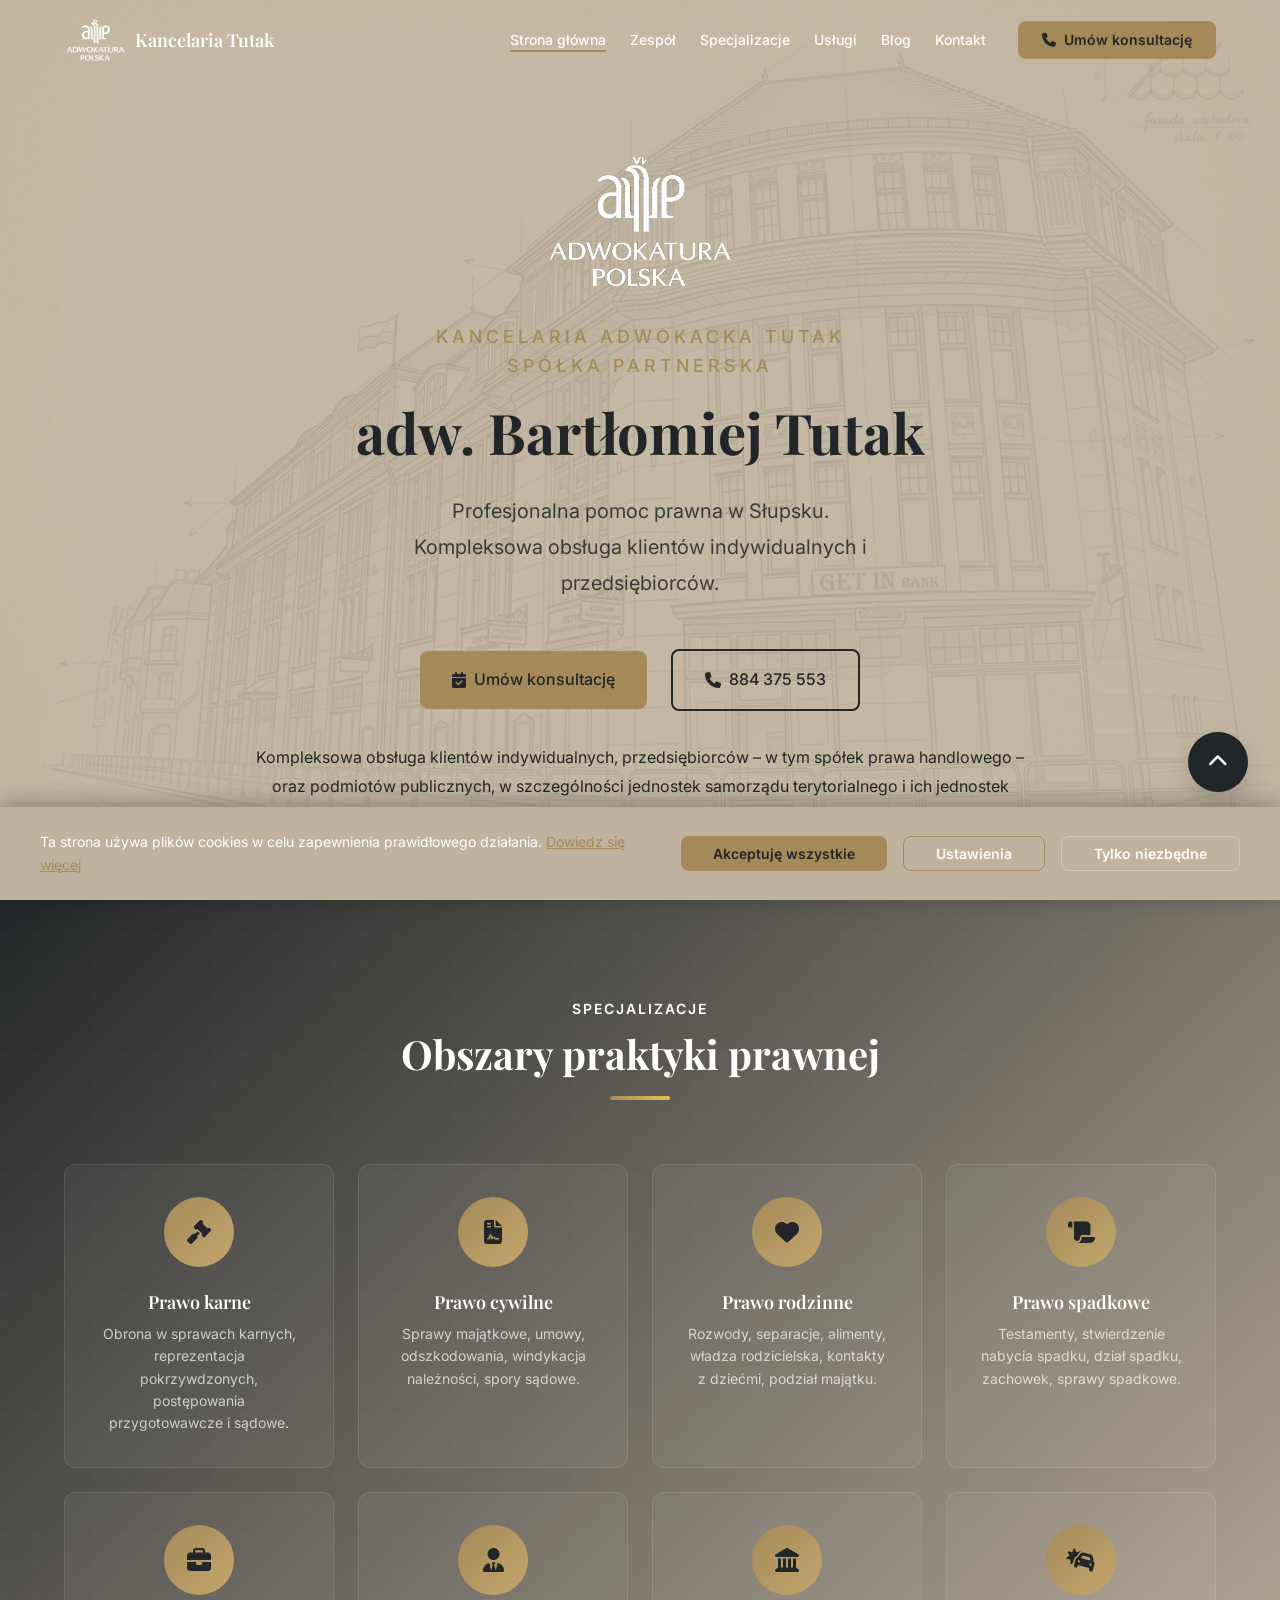
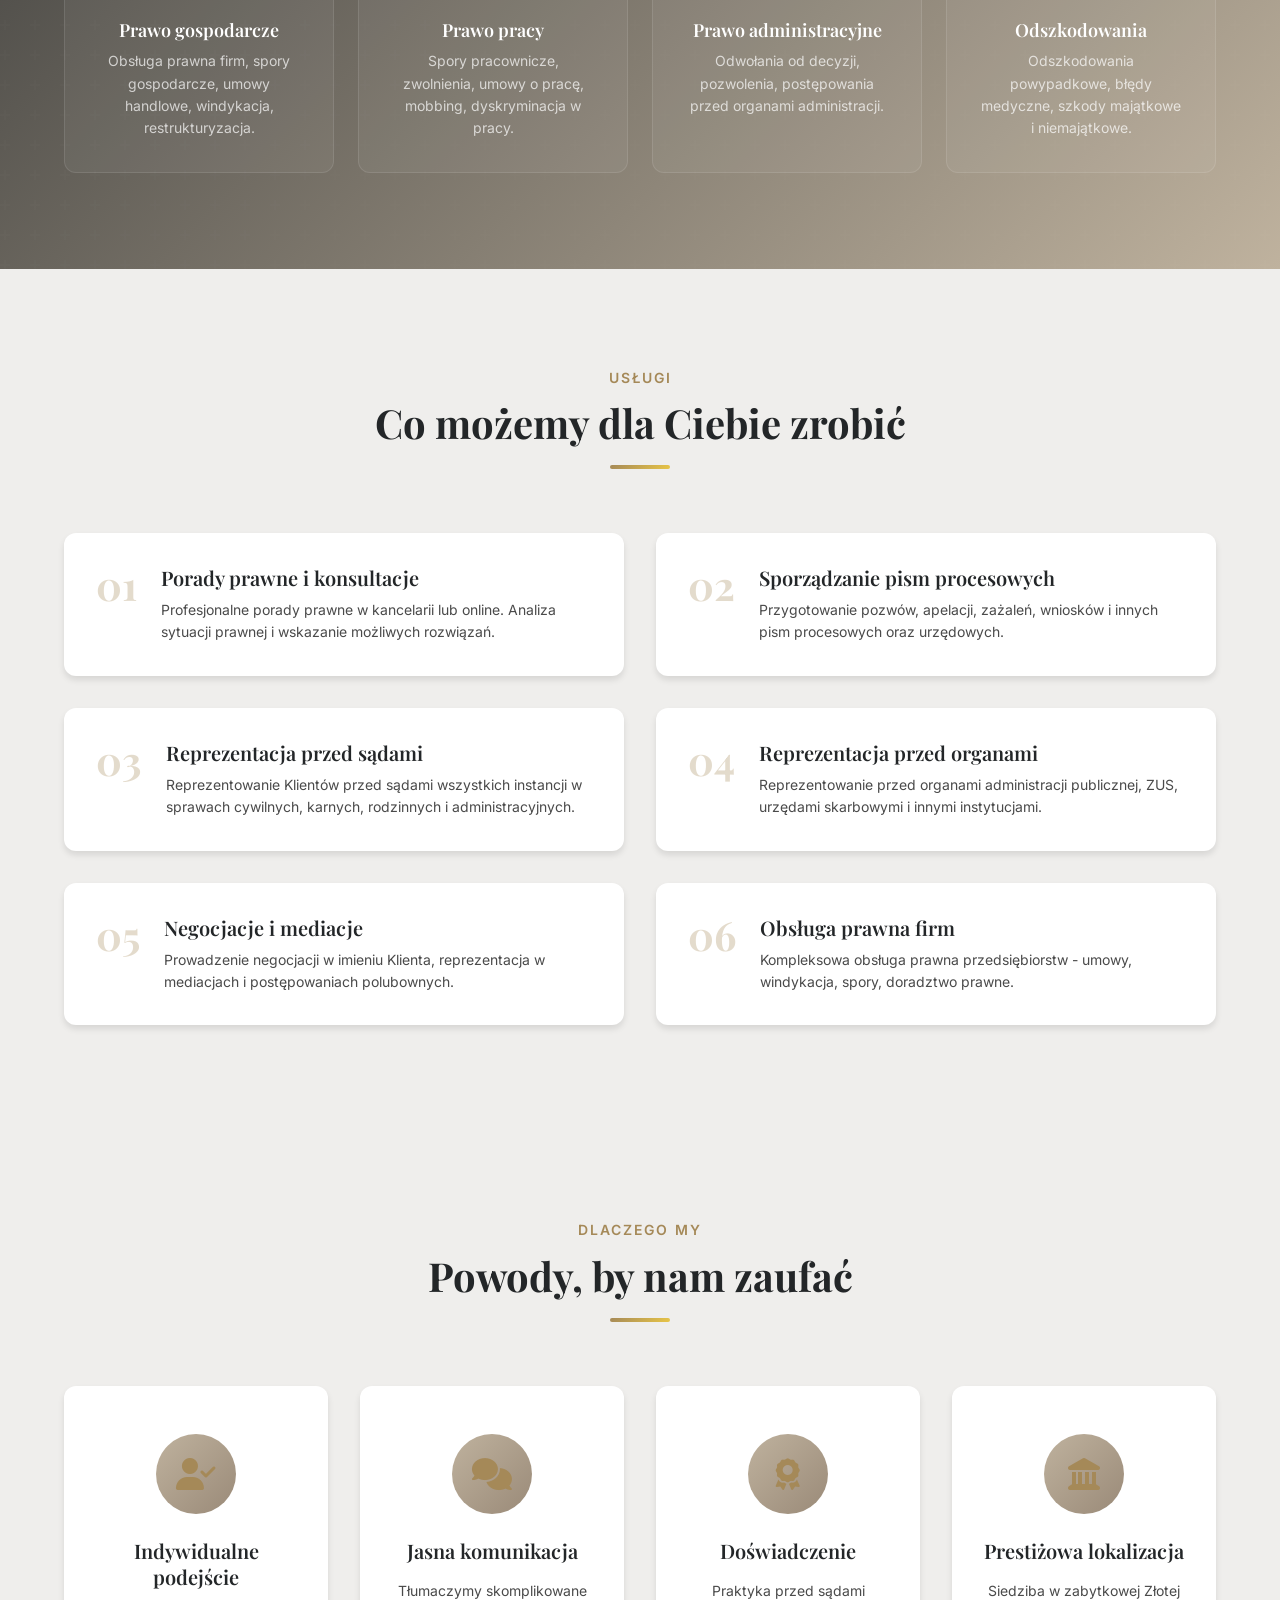
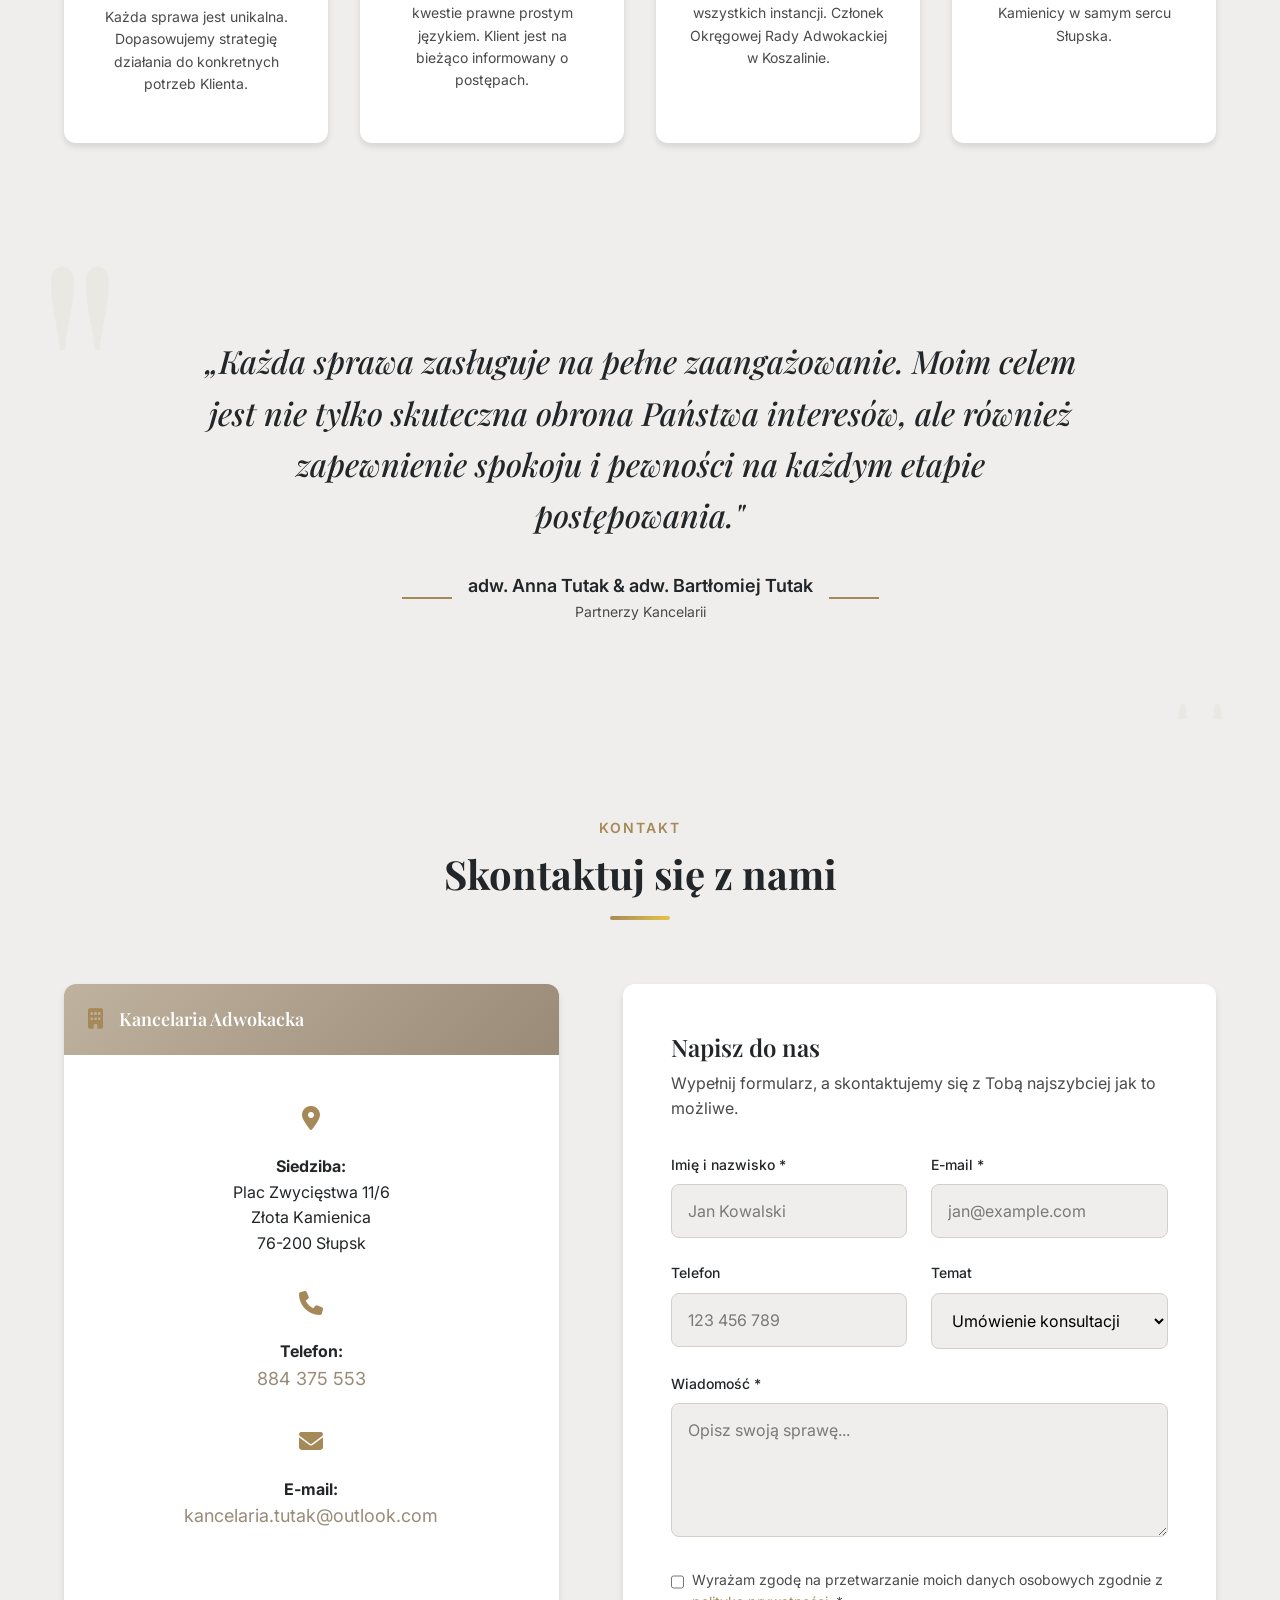
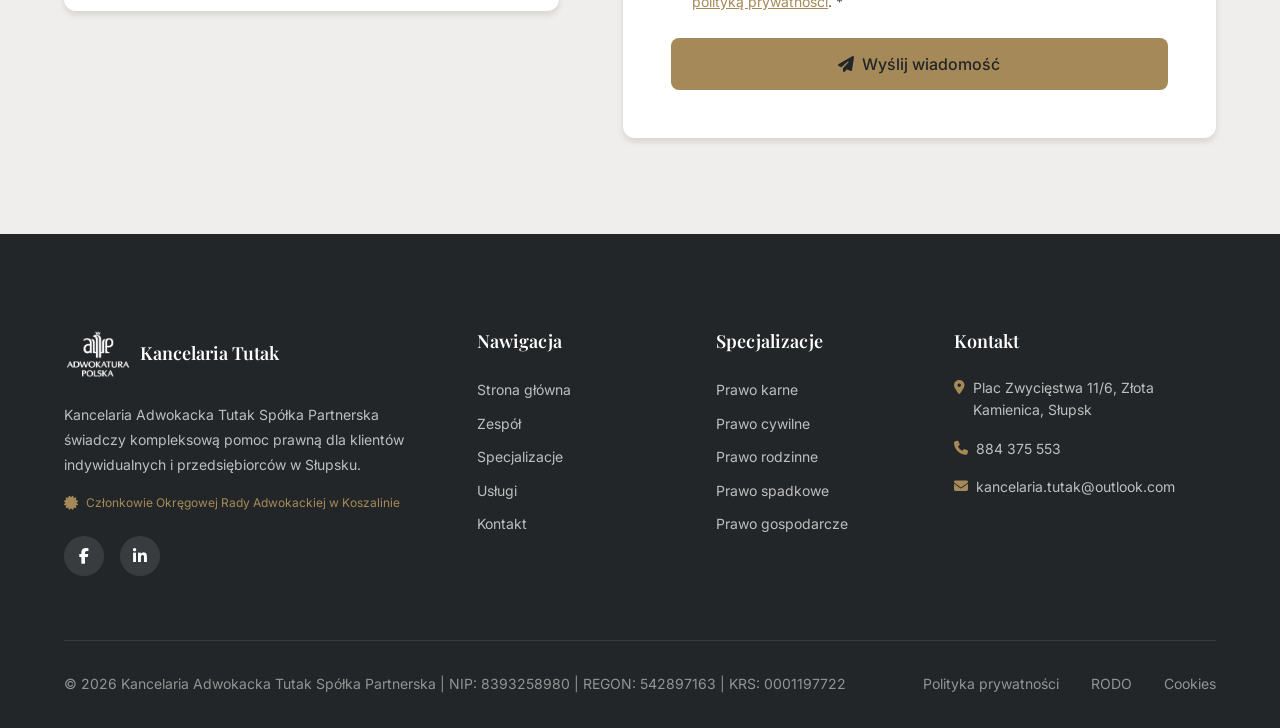
==== commit 8ed389b2: "Zmiana kolorystyki na cashmere + graphite, usuniecie sekcji O kancelarii i statystyk" ====
--- a/index.html
+++ b/index.html
@@ -220,8 +220,8 @@
             <div class="hero__overlay"></div>
             <div class="hero__content container">
                 <img src="img/logo.png" alt="Logo Adwokatury Polskiej" class="hero__logo">
-                <span class="hero__subtitle">Kancelaria Adwokacka</span>
-                <h1 class="hero__title">Tutak Spółka Partnerska</h1>
+                <span class="hero__subtitle">Kancelaria Adwokacka Tutak<br>Spółka Partnerska</span>
+                <h1 class="hero__title">adw. Bartłomiej Tutak</h1>
                 <p class="hero__description">
                     Profesjonalna pomoc prawna w Słupsku.<br>
                     Kompleksowa obsługa klientów indywidualnych i przedsiębiorców.
@@ -236,102 +236,14 @@
                         884 375 553
                     </a>
                 </div>
-            </div>
-            <a href="#about" class="hero__scroll">
+                <p class="hero__extra">
+                    Kompleksowa obsługa klientów indywidualnych, przedsiębiorców – w tym spółek prawa handlowego – oraz podmiotów publicznych, w szczególności jednostek samorządu terytorialnego i ich jednostek organizacyjnych.
+                </p>
+            </div>
+            <a href="#specializations" class="hero__scroll">
                 <span>Dowiedz się więcej</span>
                 <i class="fas fa-chevron-down"></i>
             </a>
-        </section>
-
-        <!-- About Section -->
-        <section class="about section" id="about">
-            <div class="container">
-                <div class="section__header fade-in">
-                    <span class="section__subtitle">O kancelarii</span>
-                    <h2 class="section__title">Twój zaufany partner prawny</h2>
-                    <div class="decorative-line"></div>
-                </div>
-                
-                <div class="about__content">
-                    <div class="about__image">
-                        <div class="about__image-placeholder">
-                            <i class="fas fa-user-tie"></i>
-                            <span>Zdjęcie adwokata</span>
-                        </div>
-                        <div class="about__badge">
-                            <i class="fas fa-certificate"></i>
-                            <span>Członek ORA Koszalin</span>
-                        </div>
-                    </div>
-                    
-                    <div class="about__info">
-                        <h3 class="about__name">Kancelaria Adwokacka Tutak</h3>
-                        <p class="about__text">
-                            Kancelaria Adwokacka Tutak Spółka Partnerska zapewnia kompleksową obsługę prawną 
-                            zarówno klientom indywidualnym, jak i przedsiębiorcom. Priorytetem jest zawsze 
-                            dobro Klienta, a każda sprawa traktowana jest indywidualnie, z należytą 
-                            starannością i dbałością o szczegóły.
-                        </p>
-                        <p class="about__text">
-                            Gwarantujemy rzetelne i skuteczne reprezentowanie Państwa interesów przed sądami 
-                            wszystkich instancji, organami administracji publicznej oraz innymi instytucjami. 
-                            Dokładamy wszelkich starań, aby zapewnić Klientom poczucie bezpieczeństwa 
-                            i komfortu w trakcie całego procesu prawnego.
-                        </p>
-                        
-                        <div class="about__values">
-                            <div class="about__value">
-                                <i class="fas fa-handshake"></i>
-                                <span>Indywidualne podejście</span>
-                            </div>
-                            <div class="about__value">
-                                <i class="fas fa-comments"></i>
-                                <span>Jasna komunikacja</span>
-                            </div>
-                            <div class="about__value">
-                                <i class="fas fa-shield-alt"></i>
-                                <span>Pełne zaangażowanie</span>
-                            </div>
-                        </div>
-                    </div>
-                </div>
-            </div>
-        </section>
-
-        <!-- Stats Section -->
-        <section class="stats">
-            <div class="container">
-                <div class="stats__grid fade-in-stagger">
-                    <div class="stat__item">
-                        <i class="fas fa-briefcase stat__icon"></i>
-                        <div class="stat__number">
-                            <span class="counter" data-target="500">0</span>+
-                        </div>
-                        <div class="stat__label">Prowadzonych spraw</div>
-                    </div>
-                    <div class="stat__item">
-                        <i class="fas fa-users stat__icon"></i>
-                        <div class="stat__number">
-                            <span class="counter" data-target="350">0</span>+
-                        </div>
-                        <div class="stat__label">Zadowolonych klientów</div>
-                    </div>
-                    <div class="stat__item">
-                        <i class="fas fa-gavel stat__icon"></i>
-                        <div class="stat__number">
-                            <span class="counter" data-target="95">0</span>%
-                        </div>
-                        <div class="stat__label">Wygranych spraw</div>
-                    </div>
-                    <div class="stat__item">
-                        <i class="fas fa-clock stat__icon"></i>
-                        <div class="stat__number">
-                            <span class="counter" data-target="10">0</span>+
-                        </div>
-                        <div class="stat__label">Lat doświadczenia</div>
-                    </div>
-                </div>
-            </div>
         </section>
 
         <!-- Specializations Section -->
--- a/css/style.css
+++ b/css/style.css
@@ -1,20 +1,20 @@
 /* ===== CSS VARIABLES ===== */
 :root {
-    /* Colors - Adwokacka zieleń */
-    --color-primary: #1a4d2e;
-    --color-primary-dark: #0d3320;
-    --color-secondary: #c9a227;
-    --color-secondary-light: #d4b43a;
-    --color-accent: #2d6b4f;
-    --color-accent-light: #3d7b5f;
+    /* Colors - Kaszmirowa elegancja */
+    --color-primary: #BFB29E;
+    --color-primary-dark: #232628;
+    --color-secondary: #A58958;
+    --color-secondary-light: #c4a76d;
+    --color-accent: #9a8a78;
+    --color-accent-light: #d4c8b8;
     
-    --color-bg: #f8faf9;
+    --color-bg: #EFEEEC;
     --color-bg-alt: #ffffff;
-    --color-text: #333333;
-    --color-text-light: #666666;
-    --color-text-muted: #999999;
+    --color-text: #232628;
+    --color-text-light: #4a4a4a;
+    --color-text-muted: #7a7a7a;
     --color-white: #ffffff;
-    --color-border: #d4e0d8;
+    --color-border: #d4d0c8;
     
     /* Gradients */
     --gradient-primary: linear-gradient(135deg, var(--color-primary) 0%, var(--color-accent) 100%);
@@ -85,7 +85,7 @@
     font-family: var(--font-heading);
     font-weight: 600;
     line-height: 1.3;
-    color: var(--color-primary);
+    color: var(--color-primary-dark);
 }
 
 a {
@@ -123,7 +123,7 @@
 }
 
 .section--dark {
-    background-color: var(--color-primary);
+    background-color: var(--color-primary-dark);
 }
 
 .section--dark .section__title,
@@ -182,13 +182,13 @@
 
 .btn--secondary {
     background-color: transparent;
-    color: var(--color-white);
-    border: 2px solid var(--color-white);
+    color: var(--color-primary-dark);
+    border: 2px solid var(--color-primary-dark);
 }
 
 .btn--secondary:hover {
-    background-color: var(--color-white);
-    color: var(--color-primary);
+    background-color: var(--color-primary-dark);
+    color: var(--color-white);
 }
 
 .btn--full {
@@ -208,7 +208,7 @@
 }
 
 .header.scrolled {
-    background-color: var(--color-primary);
+    background-color: var(--color-primary-dark);
     box-shadow: var(--shadow);
 }
 
@@ -304,7 +304,7 @@
     align-items: center;
     justify-content: center;
     background: 
-        linear-gradient(135deg, rgba(26, 77, 46, 0.75) 0%, rgba(13, 51, 32, 0.85) 100%),
+        linear-gradient(135deg, rgba(191, 178, 158, 0.85) 0%, rgba(191, 178, 158, 0.9) 100%),
         url('../img/zlota-kamienica.png') center/cover no-repeat;
     overflow: hidden;
 }
@@ -316,7 +316,7 @@
     left: 0;
     width: 100%;
     height: 100%;
-    background-image: url('data:image/svg+xml,<svg xmlns="http://www.w3.org/2000/svg" viewBox="0 0 100 100"><defs><pattern id="grain" width="100" height="100" patternUnits="userSpaceOnUse"><circle cx="50" cy="50" r="1" fill="rgba(255,255,255,0.03)"/></pattern></defs><rect width="100" height="100" fill="url(%23grain)"/></svg>');
+    background-image: url('data:image/svg+xml,<svg xmlns="http://www.w3.org/2000/svg" viewBox="0 0 100 100"><defs><pattern id="grain" width="100" height="100" patternUnits="userSpaceOnUse"><circle cx="50" cy="50" r="1" fill="rgba(35,38,40,0.03)"/></pattern></defs><rect width="100" height="100" fill="url(%23grain)"/></svg>');
     opacity: 0.4;
 }
 
@@ -326,7 +326,7 @@
     left: 0;
     width: 100%;
     height: 100%;
-    background: radial-gradient(ellipse at center, rgba(26, 77, 46, 0.25) 0%, rgba(13, 51, 32, 0.6) 100%);
+    background: radial-gradient(ellipse at center, rgba(191, 178, 158, 0.1) 0%, rgba(191, 178, 158, 0.3) 100%);
 }
 
 .hero__content {
@@ -337,10 +337,11 @@
 }
 
 .hero__logo {
-    height: 100px;
+    display: block;
+    height: 140px;
     width: auto;
-    margin-bottom: var(--spacing-lg);
-    filter: brightness(0) invert(1);
+    margin: 0 auto var(--spacing-xl);
+    filter: none;
 }
 
 .hero__subtitle {
@@ -356,13 +357,13 @@
 .hero__title {
     font-size: var(--fs-6xl);
     font-weight: 700;
-    color: var(--color-white);
+    color: var(--color-primary-dark);
     margin-bottom: var(--spacing-lg);
 }
 
 .hero__description {
     font-size: var(--fs-xl);
-    color: rgba(255, 255, 255, 0.8);
+    color: rgba(35, 38, 40, 0.85);
     max-width: 600px;
     margin: 0 auto var(--spacing-2xl);
     line-height: 1.8;
@@ -374,6 +375,16 @@
     justify-content: center;
     gap: var(--spacing-lg);
     flex-wrap: wrap;
+    margin-bottom: var(--spacing-xl);
+}
+
+.hero__extra {
+    font-size: var(--fs-base);
+    color: var(--color-primary-dark);
+    max-width: 800px;
+    margin: 0 auto;
+    line-height: 1.8;
+    text-align: center;
 }
 
 .hero__scroll {
@@ -385,7 +396,7 @@
     flex-direction: column;
     align-items: center;
     gap: var(--spacing-sm);
-    color: rgba(255, 255, 255, 0.6);
+    color: rgba(35, 38, 40, 0.6);
     font-size: var(--fs-sm);
     animation: bounce 2s infinite;
 }
@@ -743,7 +754,7 @@
     display: block;
     font-size: var(--fs-sm);
     font-weight: 500;
-    color: var(--color-primary);
+    color: var(--color-primary-dark);
     margin-bottom: var(--spacing-sm);
 }
 
@@ -1204,7 +1215,7 @@
     font-size: var(--fs-3xl);
     font-weight: 500;
     font-style: italic;
-    color: var(--color-primary);
+    color: var(--color-primary-dark);
     line-height: 1.6;
     margin-bottom: var(--spacing-xl);
 }
@@ -1225,7 +1236,7 @@
 .quote__author-name {
     font-size: var(--fs-lg);
     font-weight: 600;
-    color: var(--color-primary);
+    color: var(--color-primary-dark);
 }
 
 .quote__author-title {
@@ -1282,7 +1293,7 @@
 }
 
 .floating-btn--top {
-    background-color: var(--color-primary);
+    background-color: var(--color-primary-dark);
     color: var(--color-white);
     opacity: 0;
     visibility: hidden;
--- a/css/responsive.css
+++ b/css/responsive.css
@@ -170,7 +170,7 @@
     }
     
     .hero__logo {
-        height: 70px;
+        height: 100px;
     }
     
     .hero__subtitle {
@@ -369,7 +369,7 @@
     }
     
     .hero__logo {
-        height: 55px;
+        height: 80px;
     }
     
     .hero__subtitle {
--- a/css/legal.css
+++ b/css/legal.css
@@ -1,7 +1,7 @@
 ﻿/* ===== LEGAL PAGES STYLES ===== */
 
 .header--solid {
-    background-color: var(--color-primary);
+    background-color: var(--color-primary-dark);
 }
 
 .legal-page {
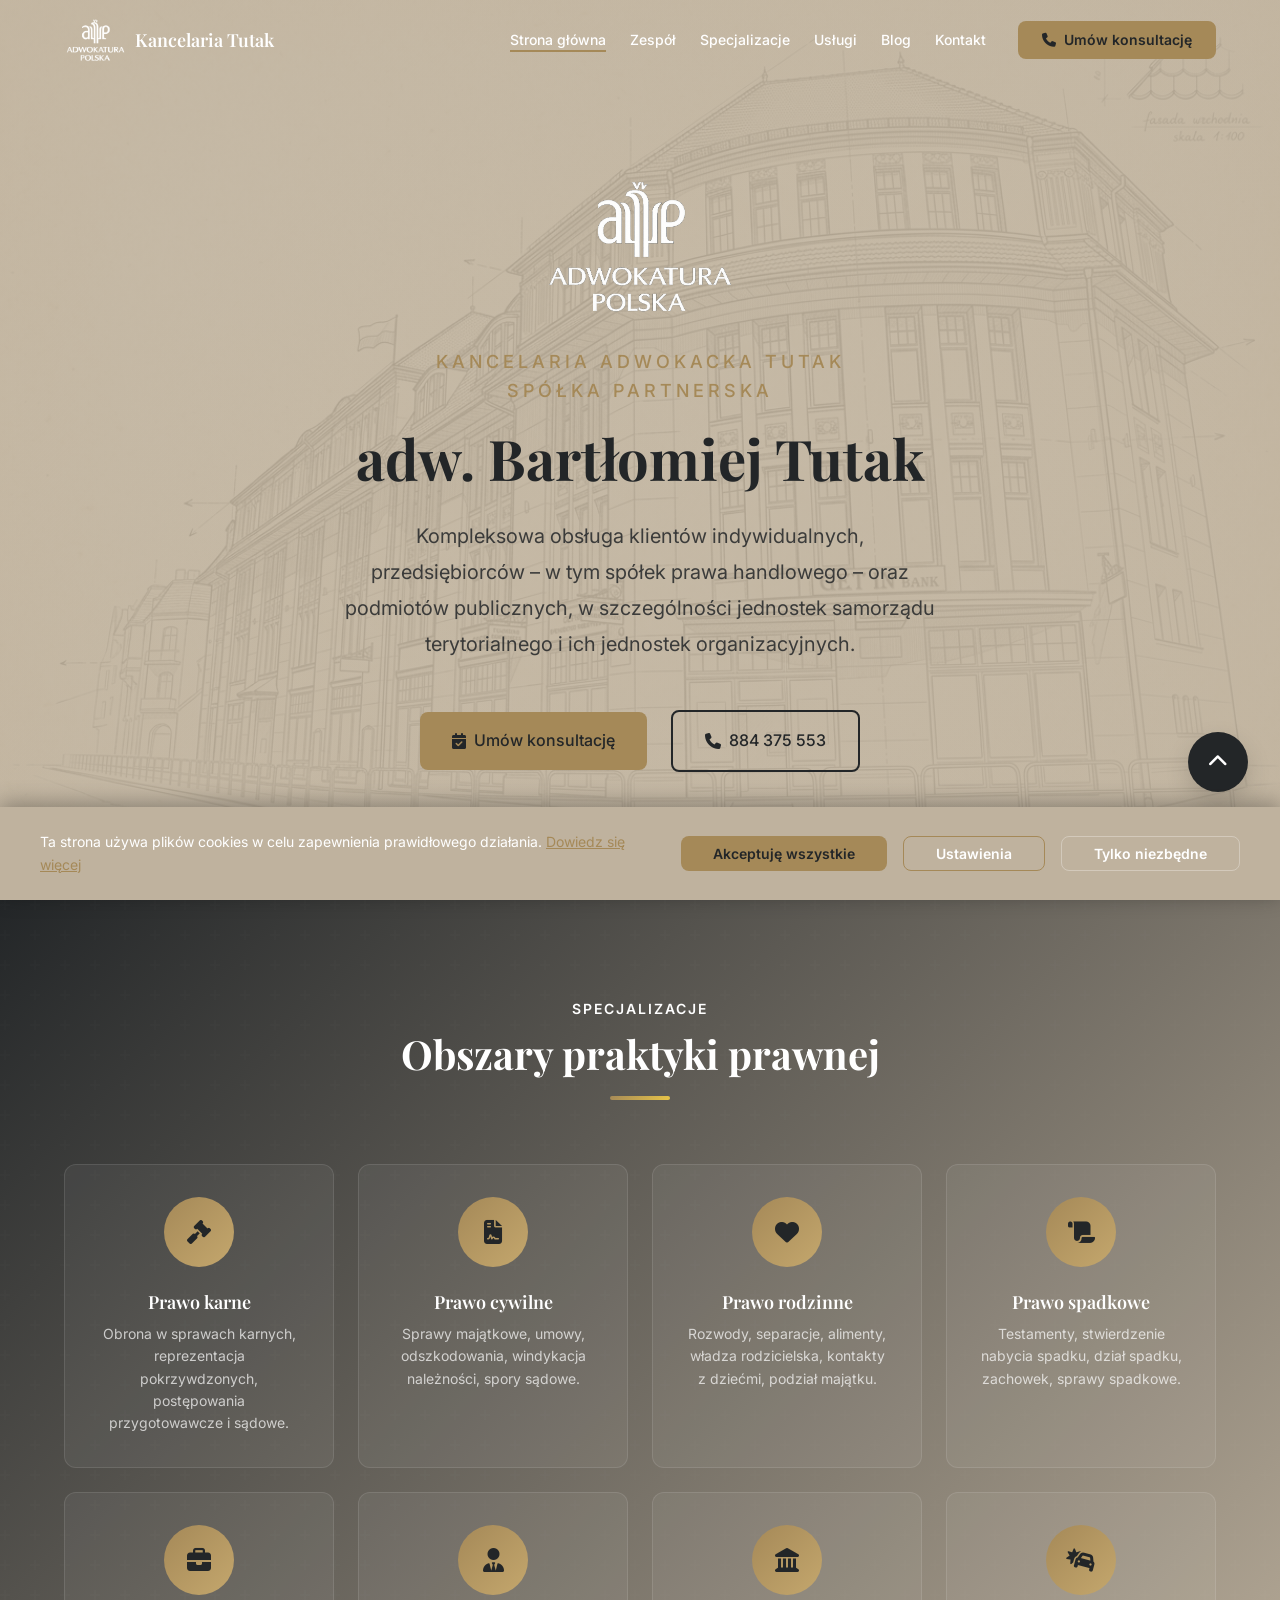
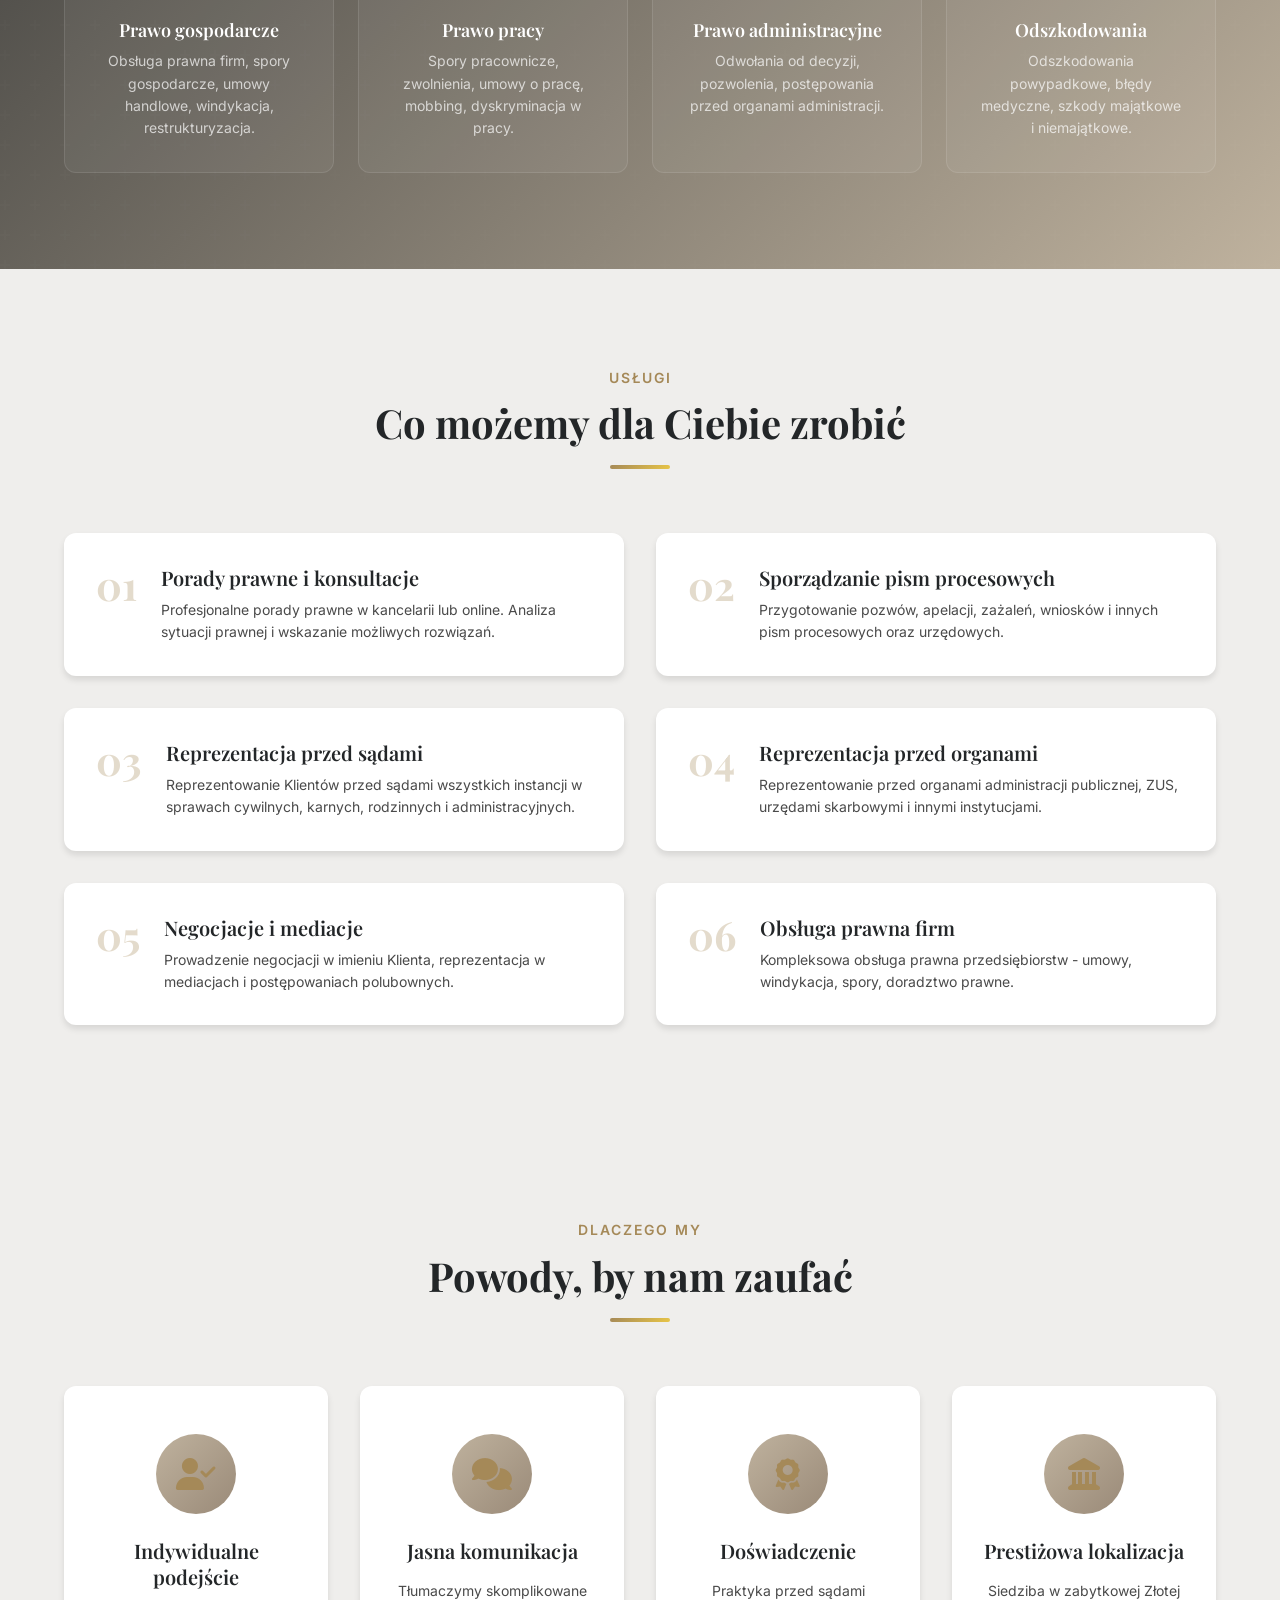
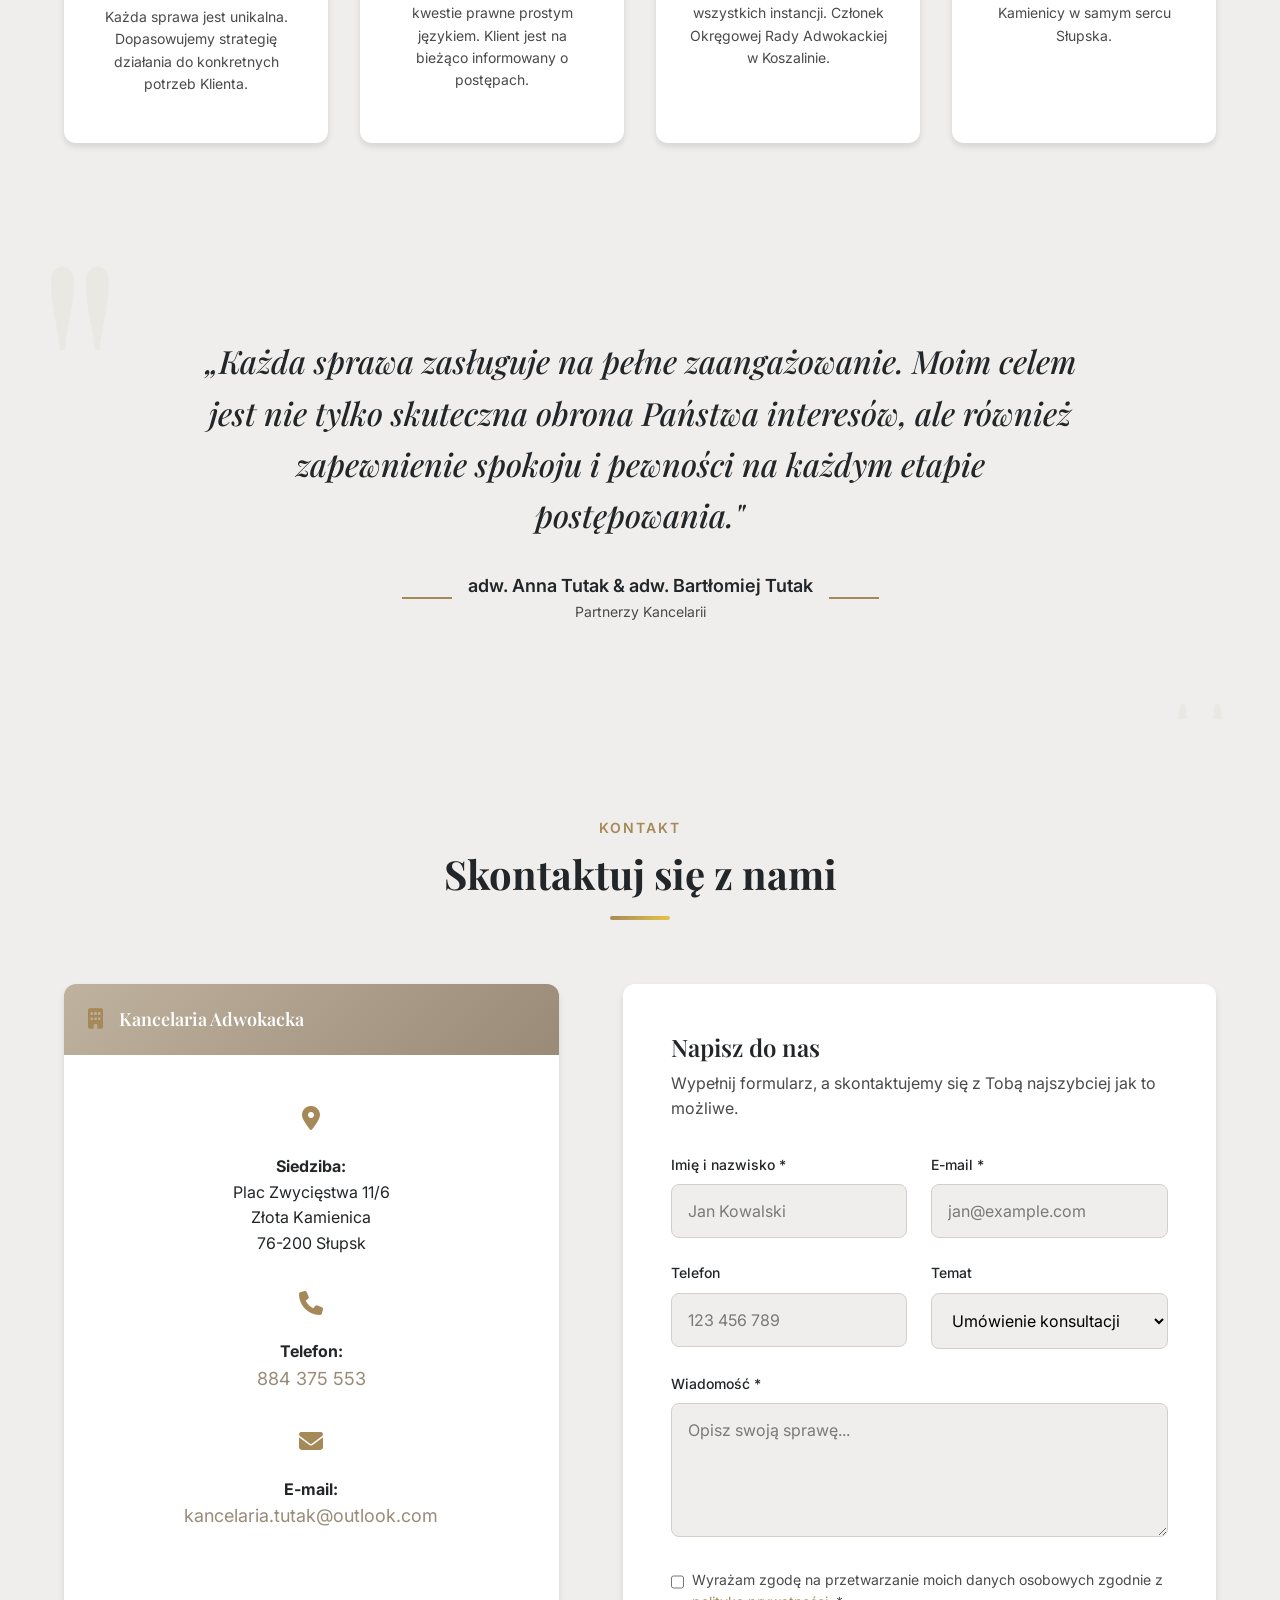
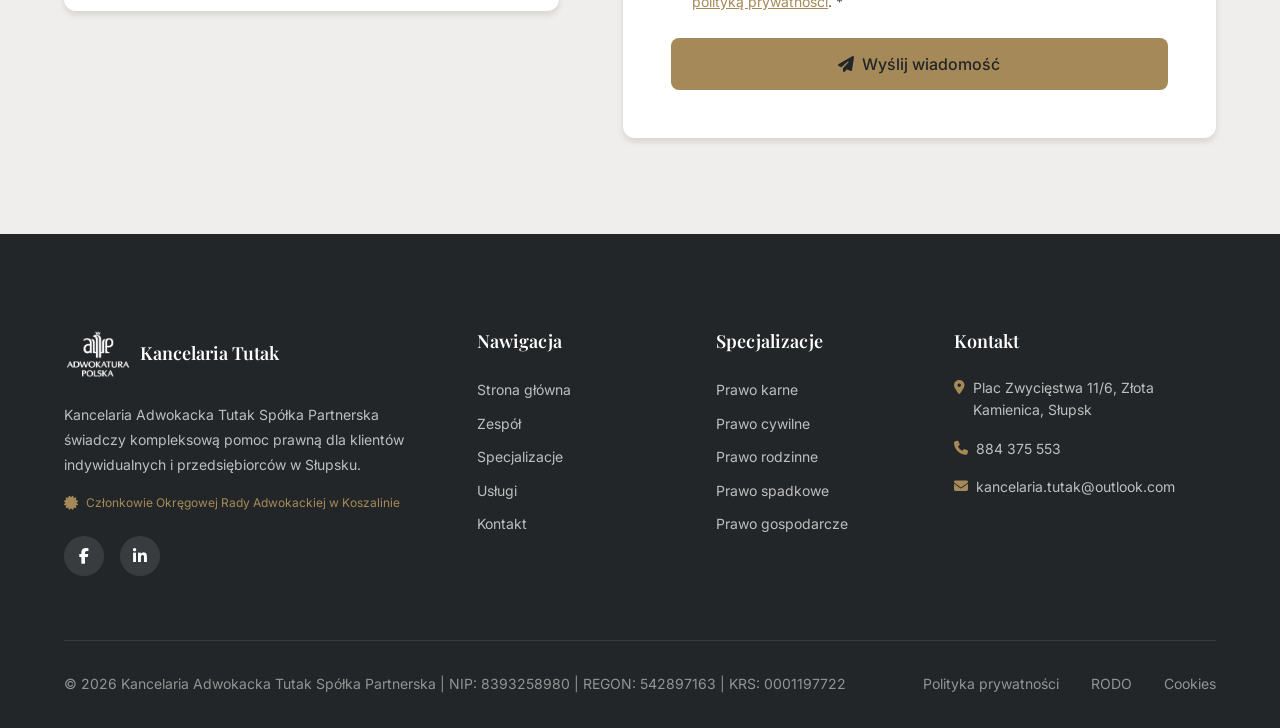
==== commit ccf3030b: "Zmiana opisu w hero - pełniejszy opis usług" ====
--- a/index.html
+++ b/index.html
@@ -223,8 +223,7 @@
                 <span class="hero__subtitle">Kancelaria Adwokacka Tutak<br>Spółka Partnerska</span>
                 <h1 class="hero__title">adw. Bartłomiej Tutak</h1>
                 <p class="hero__description">
-                    Profesjonalna pomoc prawna w Słupsku.<br>
-                    Kompleksowa obsługa klientów indywidualnych i przedsiębiorców.
+                    Kompleksowa obsługa klientów indywidualnych, przedsiębiorców – w tym spółek prawa handlowego – oraz podmiotów publicznych, w szczególności jednostek samorządu terytorialnego i ich jednostek organizacyjnych.
                 </p>
                 <div class="hero__buttons">
                     <a href="#contact" class="btn btn--primary">
@@ -236,9 +235,6 @@
                         884 375 553
                     </a>
                 </div>
-                <p class="hero__extra">
-                    Kompleksowa obsługa klientów indywidualnych, przedsiębiorców – w tym spółek prawa handlowego – oraz podmiotów publicznych, w szczególności jednostek samorządu terytorialnego i ich jednostek organizacyjnych.
-                </p>
             </div>
             <a href="#specializations" class="hero__scroll">
                 <span>Dowiedz się więcej</span>
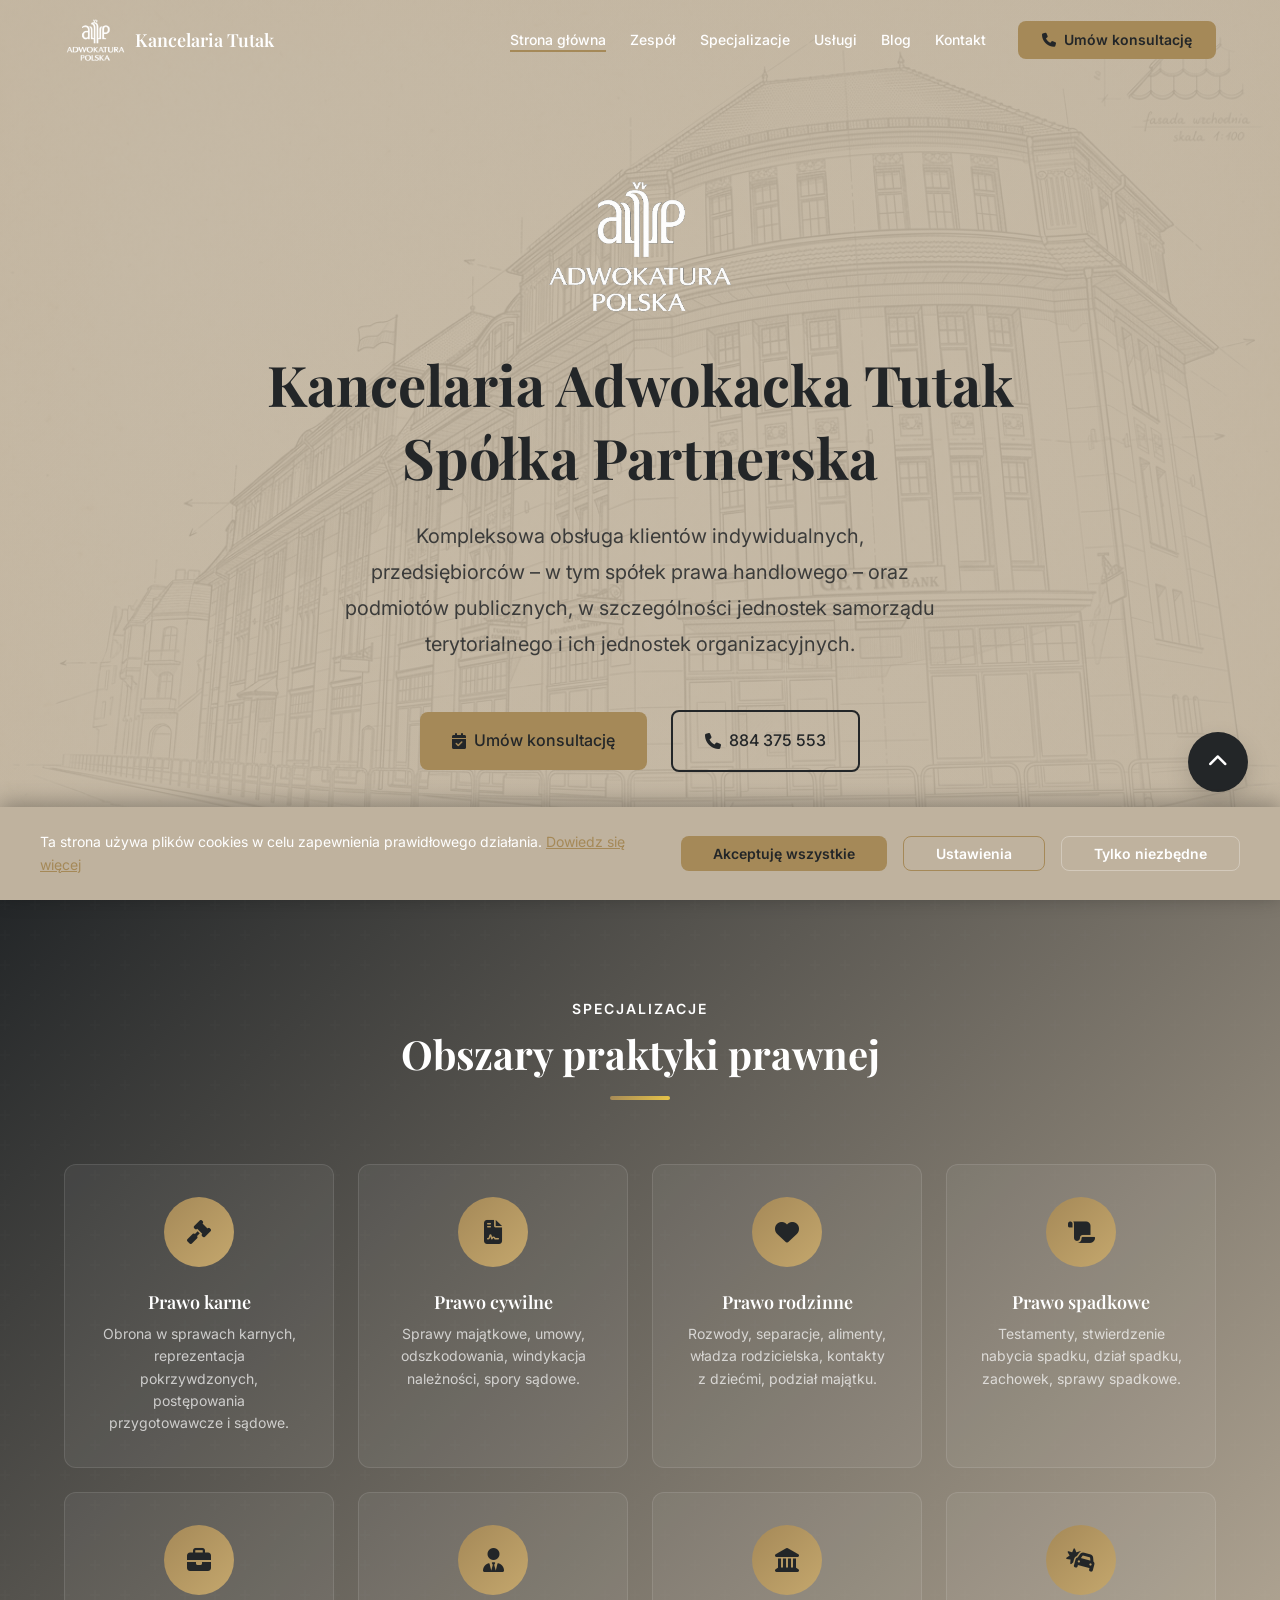
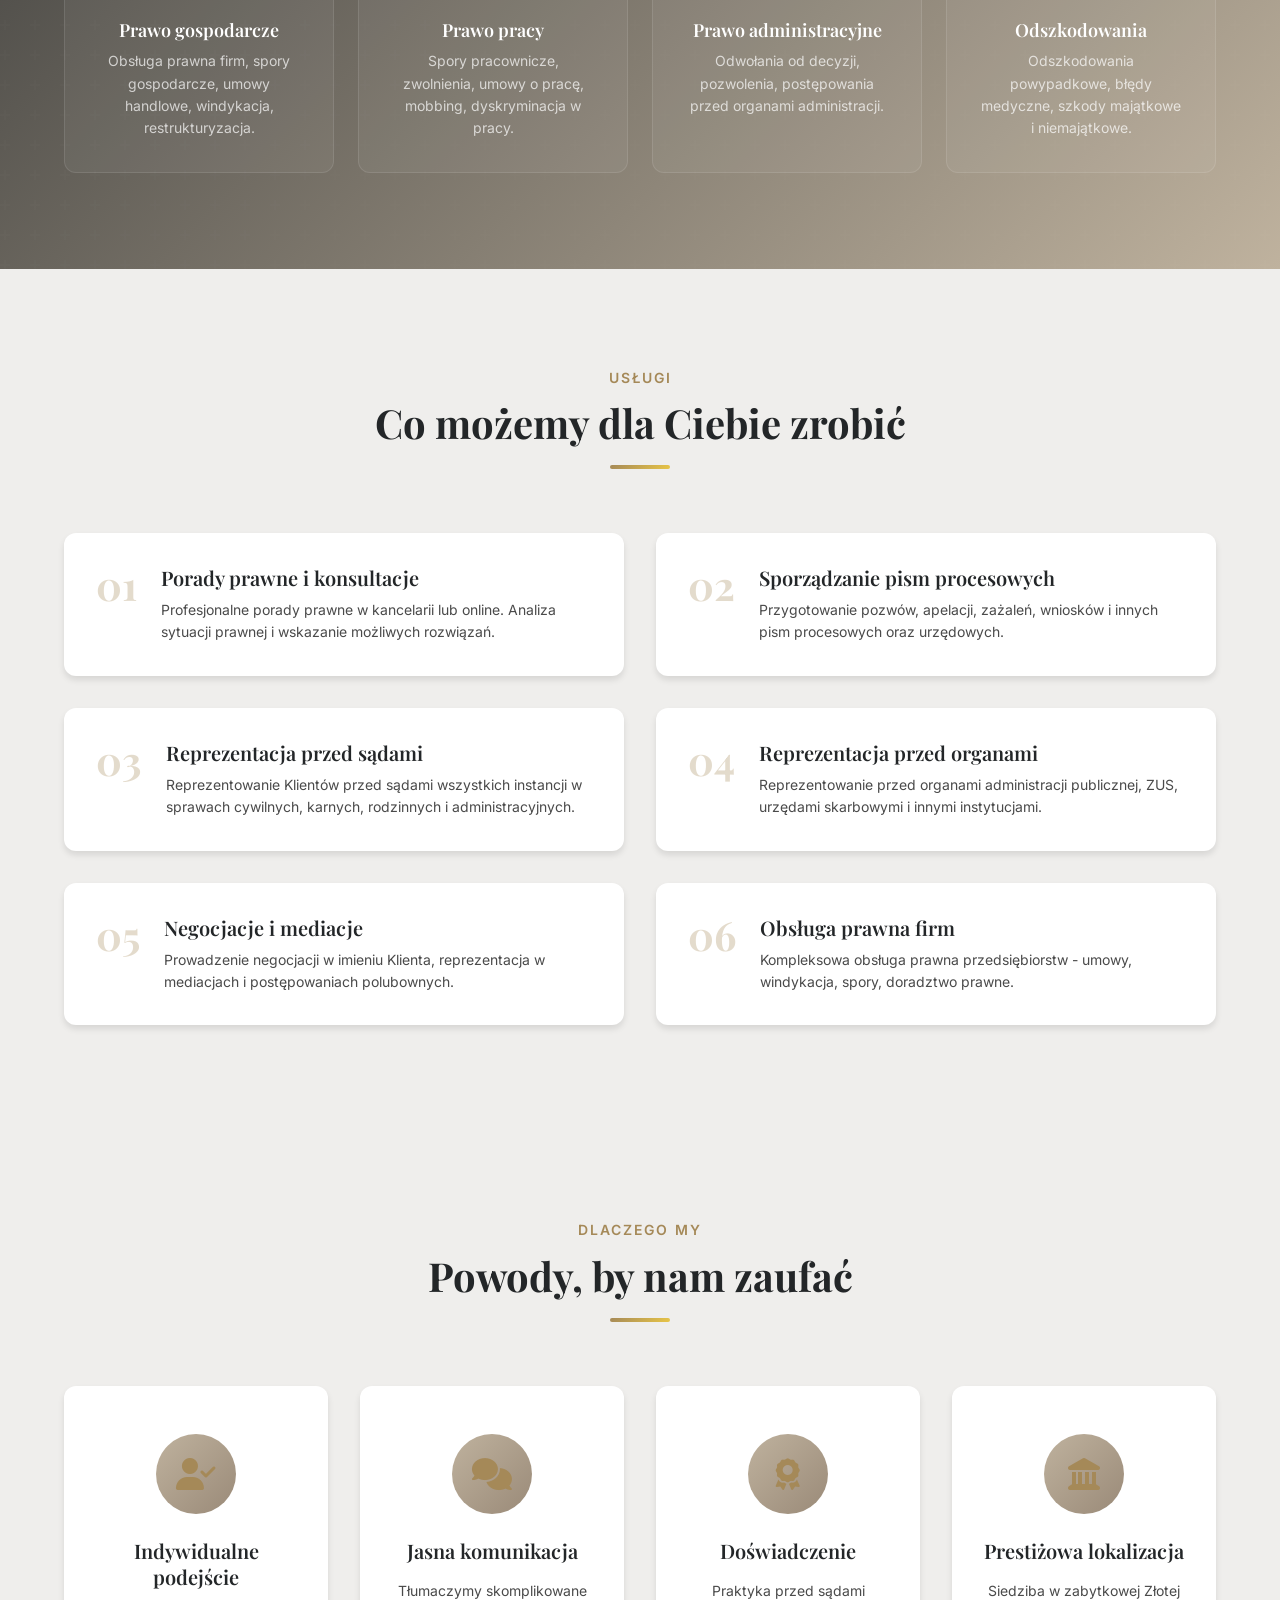
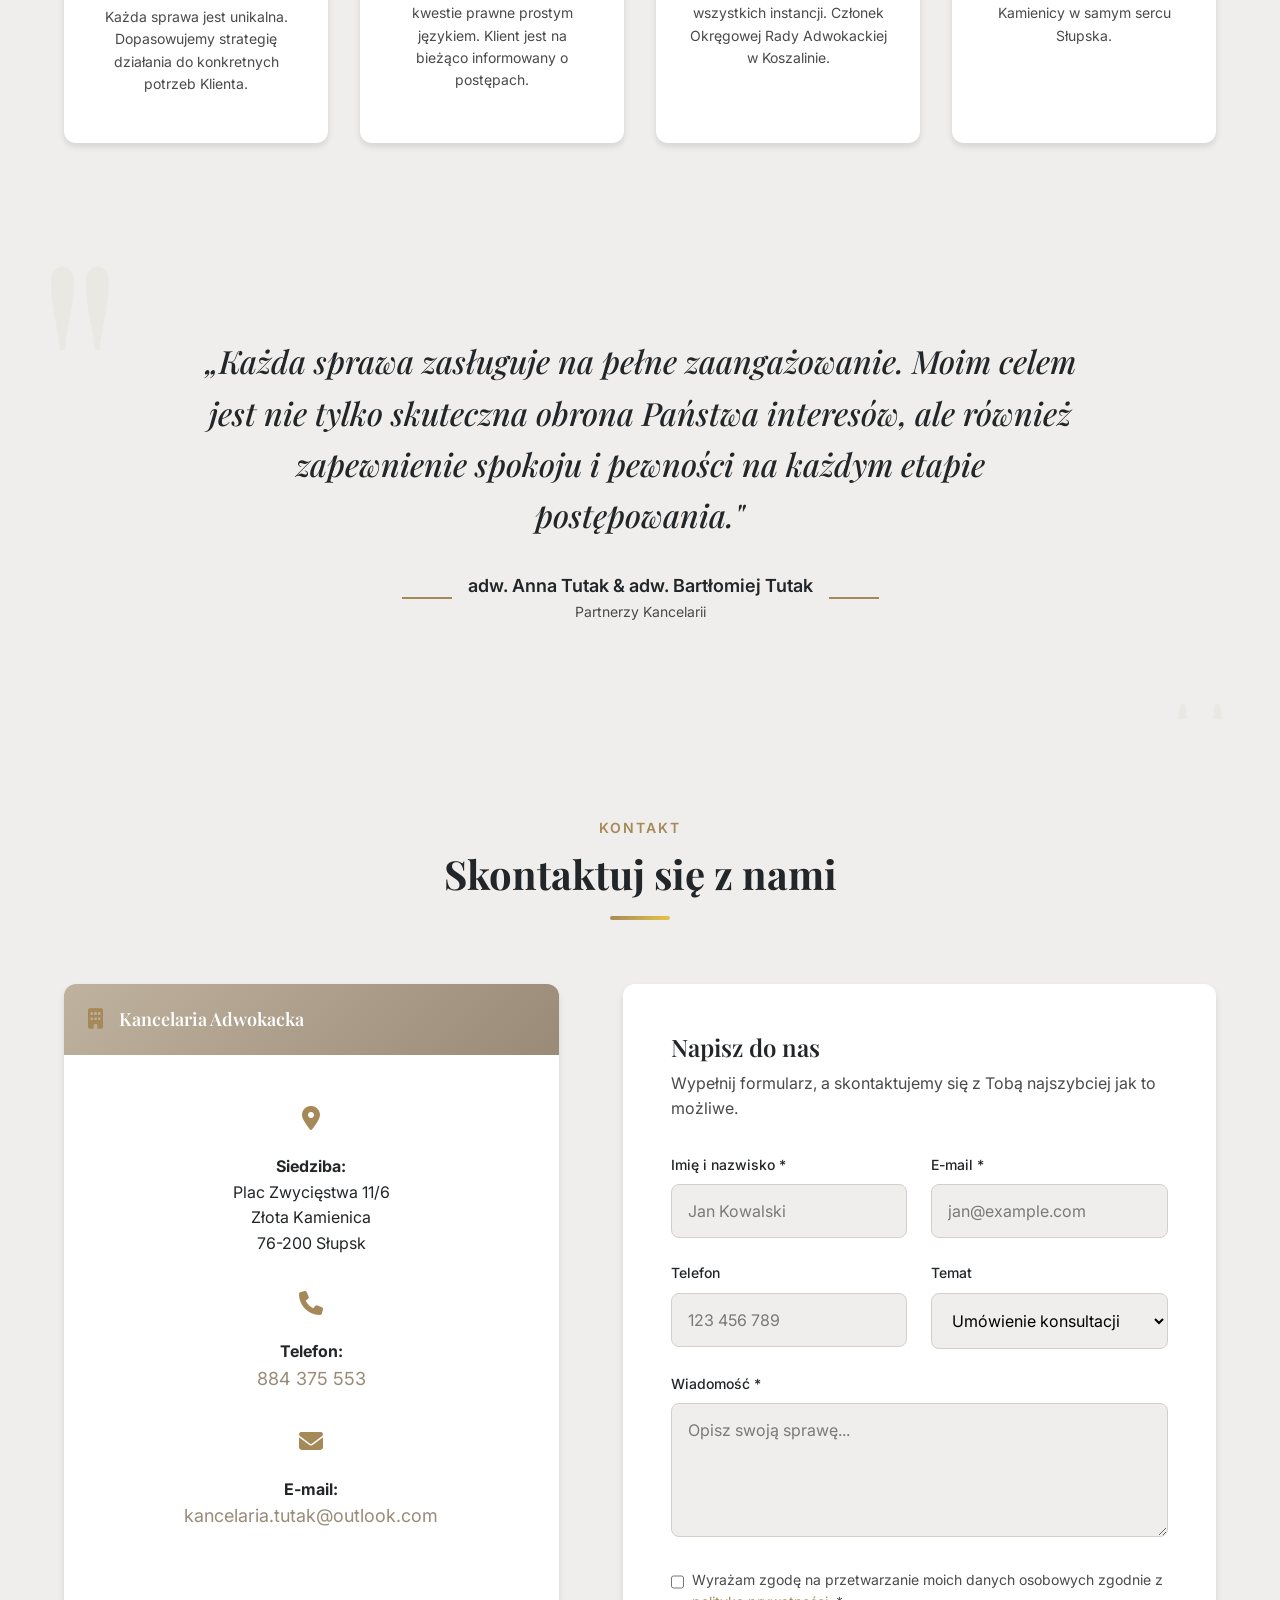
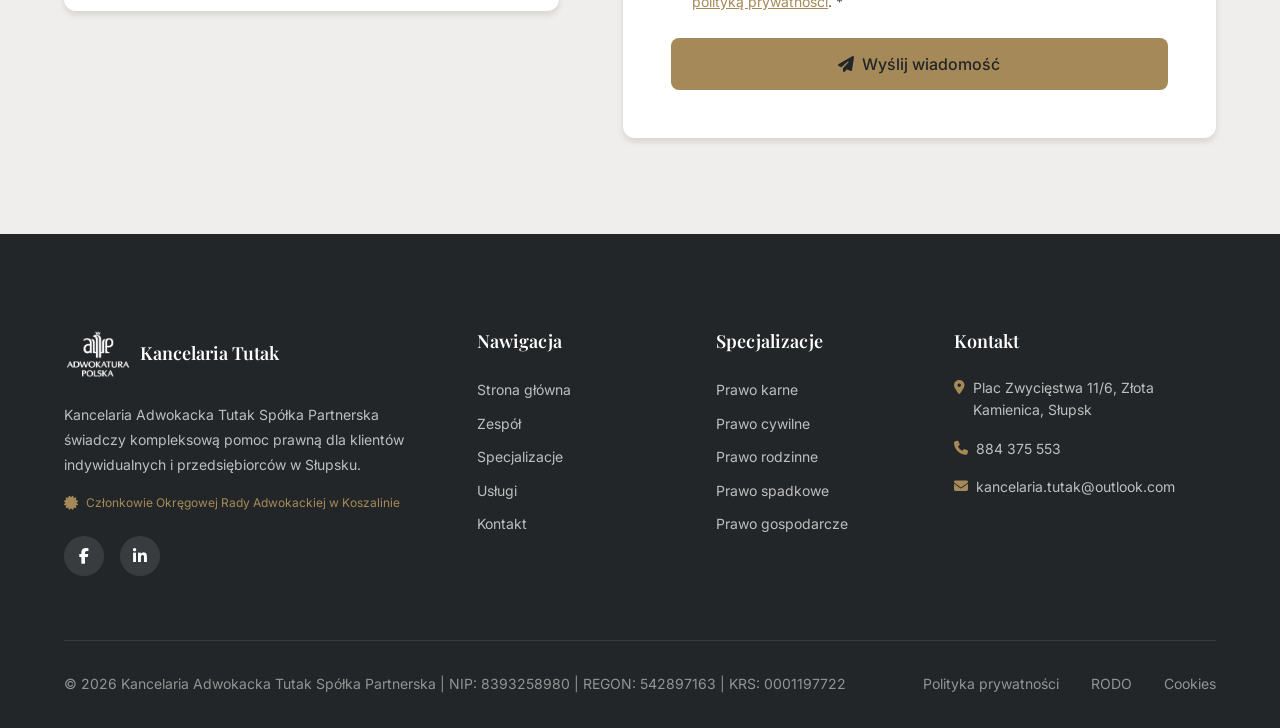
==== commit 2cfec2a5: "Hero: usunięcie adw. Bartłomiej Tutak, Kancelaria jako główny tytuł" ====
--- a/index.html
+++ b/index.html
@@ -220,8 +220,7 @@
             <div class="hero__overlay"></div>
             <div class="hero__content container">
                 <img src="img/logo.png" alt="Logo Adwokatury Polskiej" class="hero__logo">
-                <span class="hero__subtitle">Kancelaria Adwokacka Tutak<br>Spółka Partnerska</span>
-                <h1 class="hero__title">adw. Bartłomiej Tutak</h1>
+                <h1 class="hero__title">Kancelaria Adwokacka Tutak<br>Spółka Partnerska</h1>
                 <p class="hero__description">
                     Kompleksowa obsługa klientów indywidualnych, przedsiębiorców – w tym spółek prawa handlowego – oraz podmiotów publicznych, w szczególności jednostek samorządu terytorialnego i ich jednostek organizacyjnych.
                 </p>
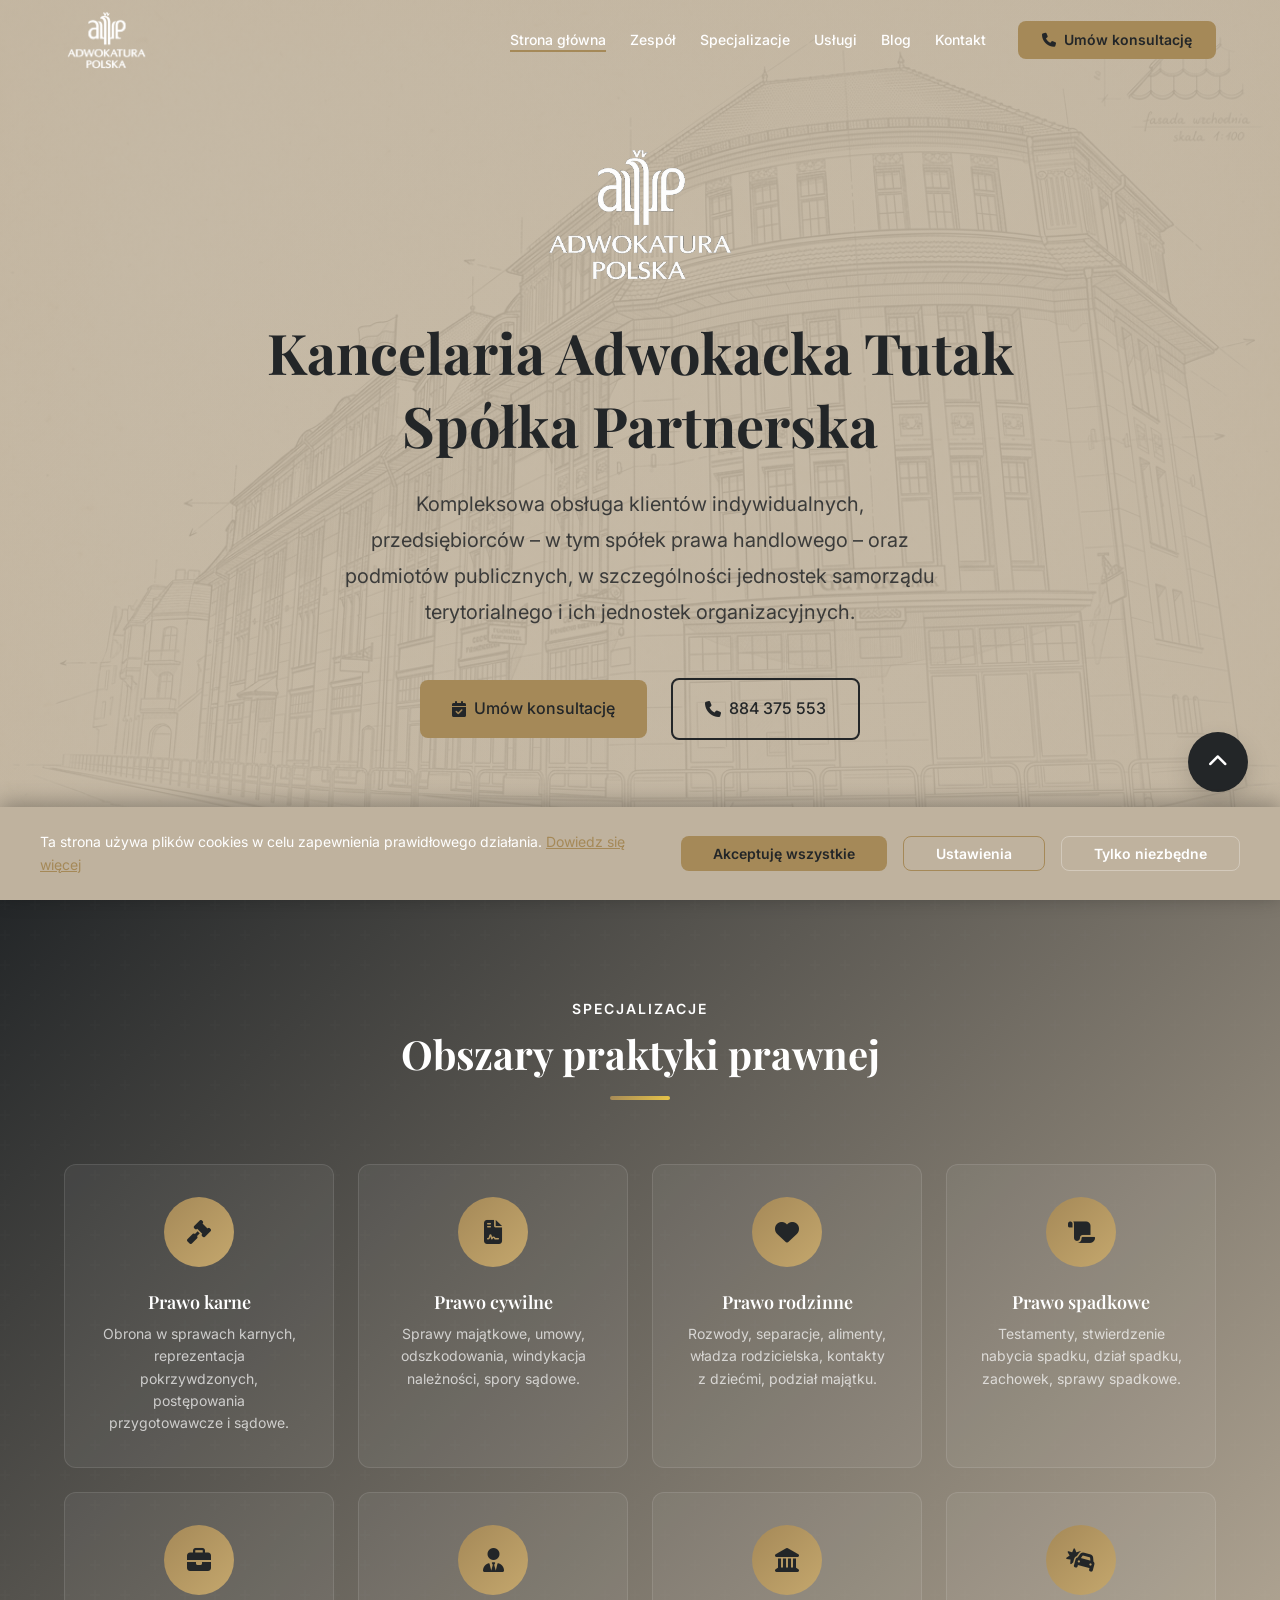
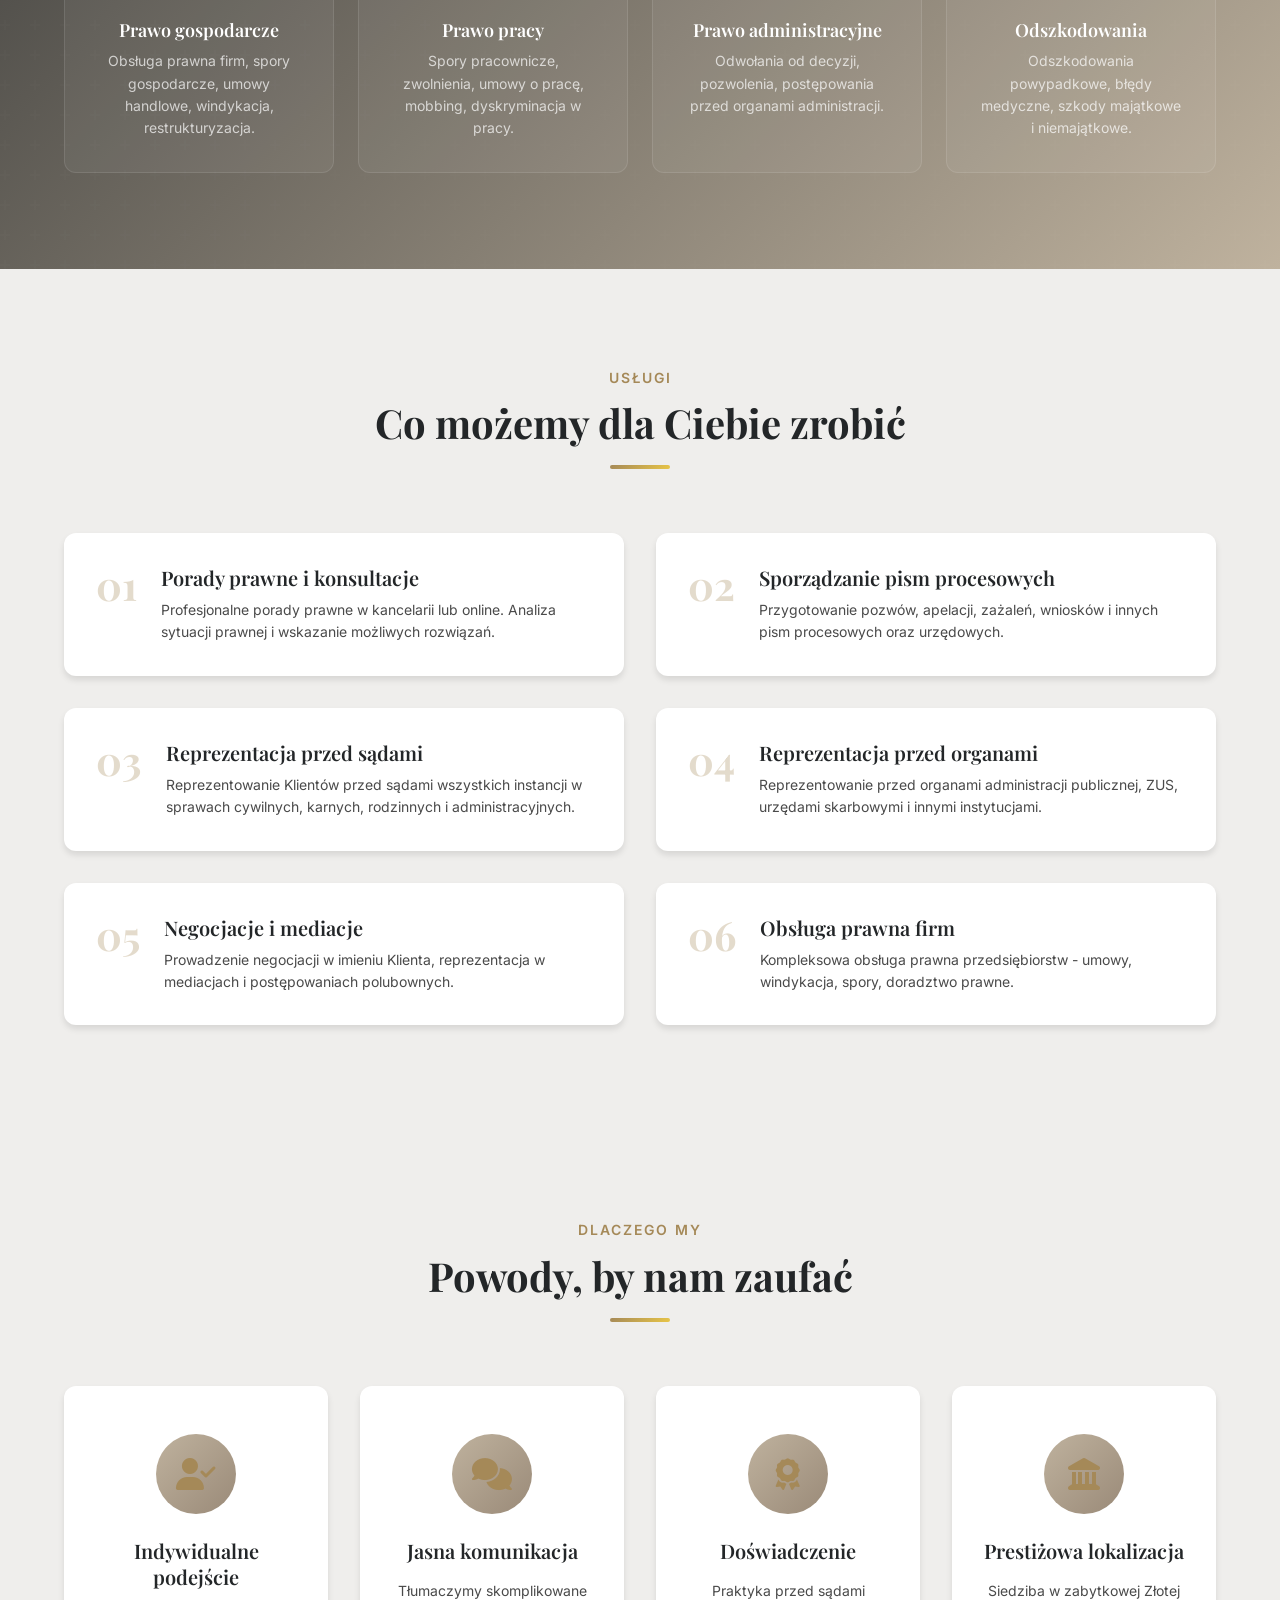
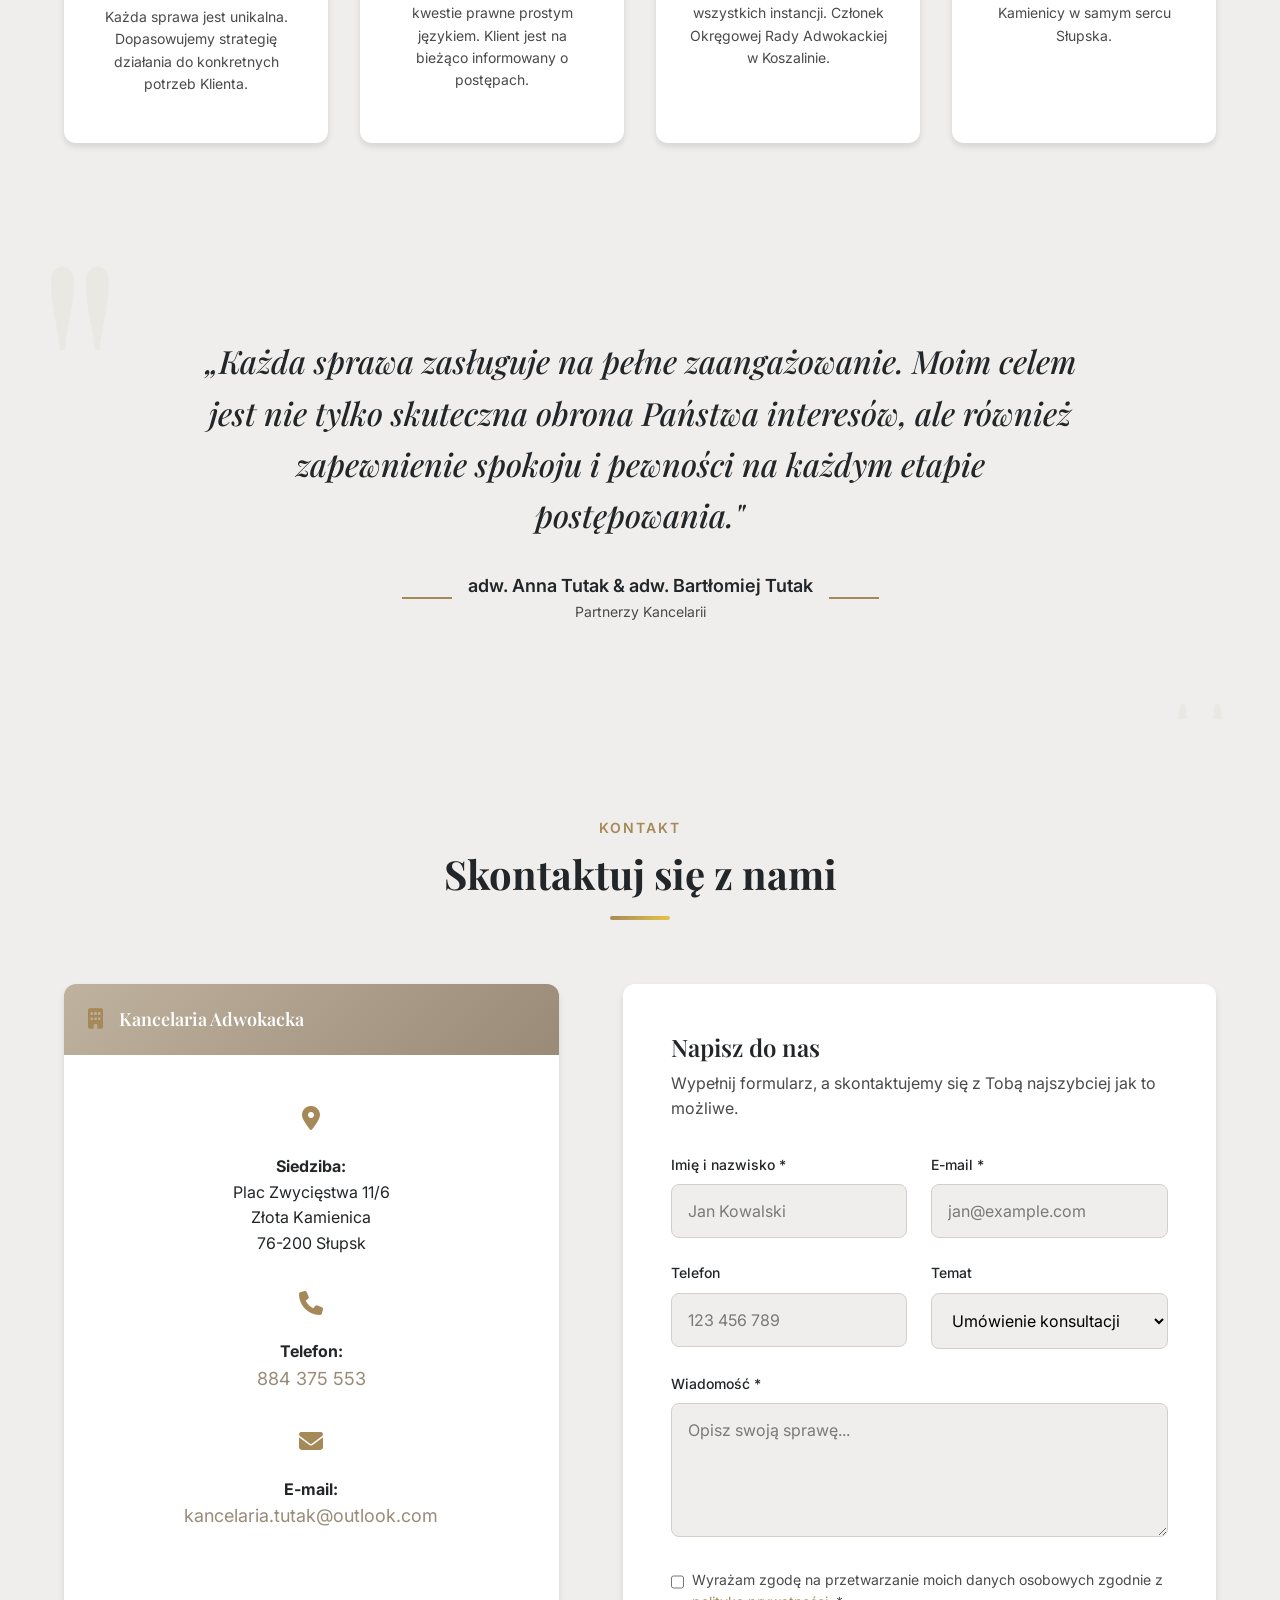
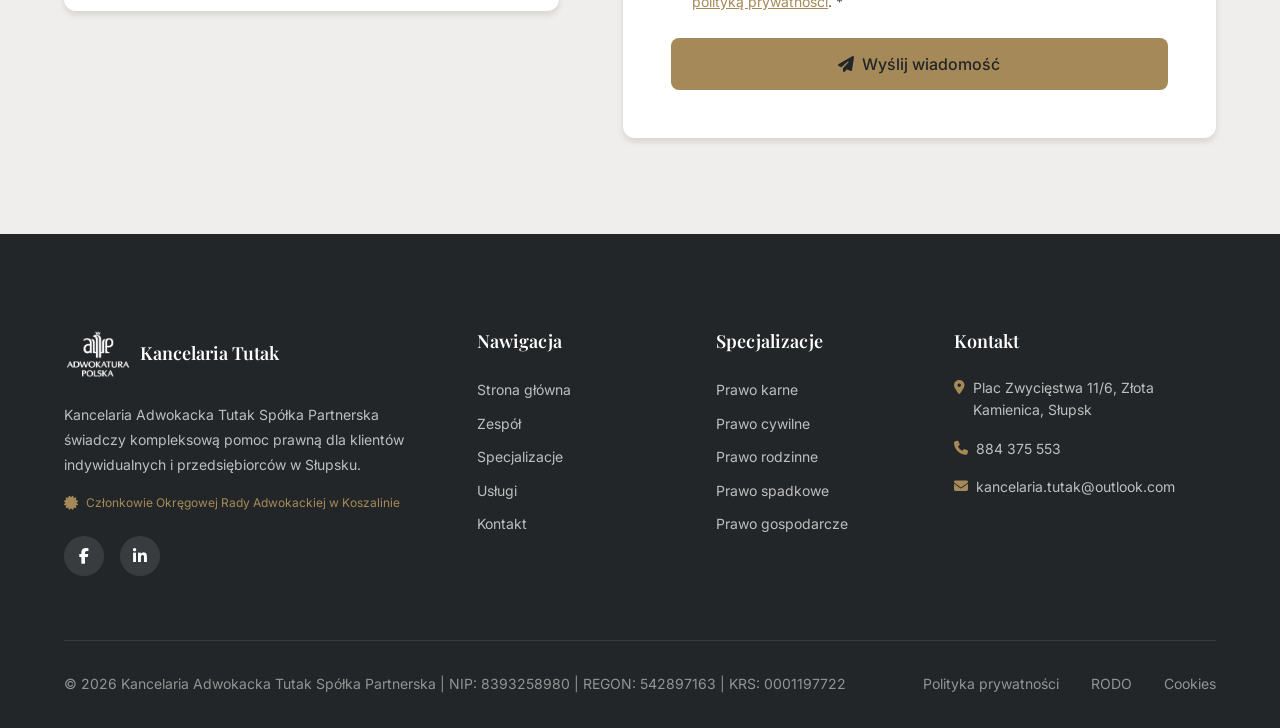
==== commit 6af77e1a: "Header: usunięty tekst 'Kancelaria Tutak', powiększone logo (44px -> 60px)" ====
--- a/index.html
+++ b/index.html
@@ -173,7 +173,6 @@
         <nav class="nav container">
             <a href="#home" class="nav__logo">
                 <img src="img/logo.png" alt="Adwokatura Polska" class="nav__logo-img">
-                <span>Kancelaria Tutak</span>
             </a>
             
             <div class="nav__menu" id="nav-menu">
--- a/css/style.css
+++ b/css/style.css
@@ -231,7 +231,7 @@
 }
 
 .nav__logo-img {
-    height: 44px;
+    height: 60px;
     width: auto;
     filter: brightness(0) invert(1);
 }
@@ -375,7 +375,7 @@
     justify-content: center;
     gap: var(--spacing-lg);
     flex-wrap: wrap;
-    margin-bottom: var(--spacing-xl);
+    margin-bottom: var(--spacing-4xl);
 }
 
 .hero__extra {
@@ -389,7 +389,7 @@
 
 .hero__scroll {
     position: absolute;
-    bottom: var(--spacing-2xl);
+    bottom: var(--spacing-xl);
     left: 50%;
     transform: translateX(-50%);
     display: flex;
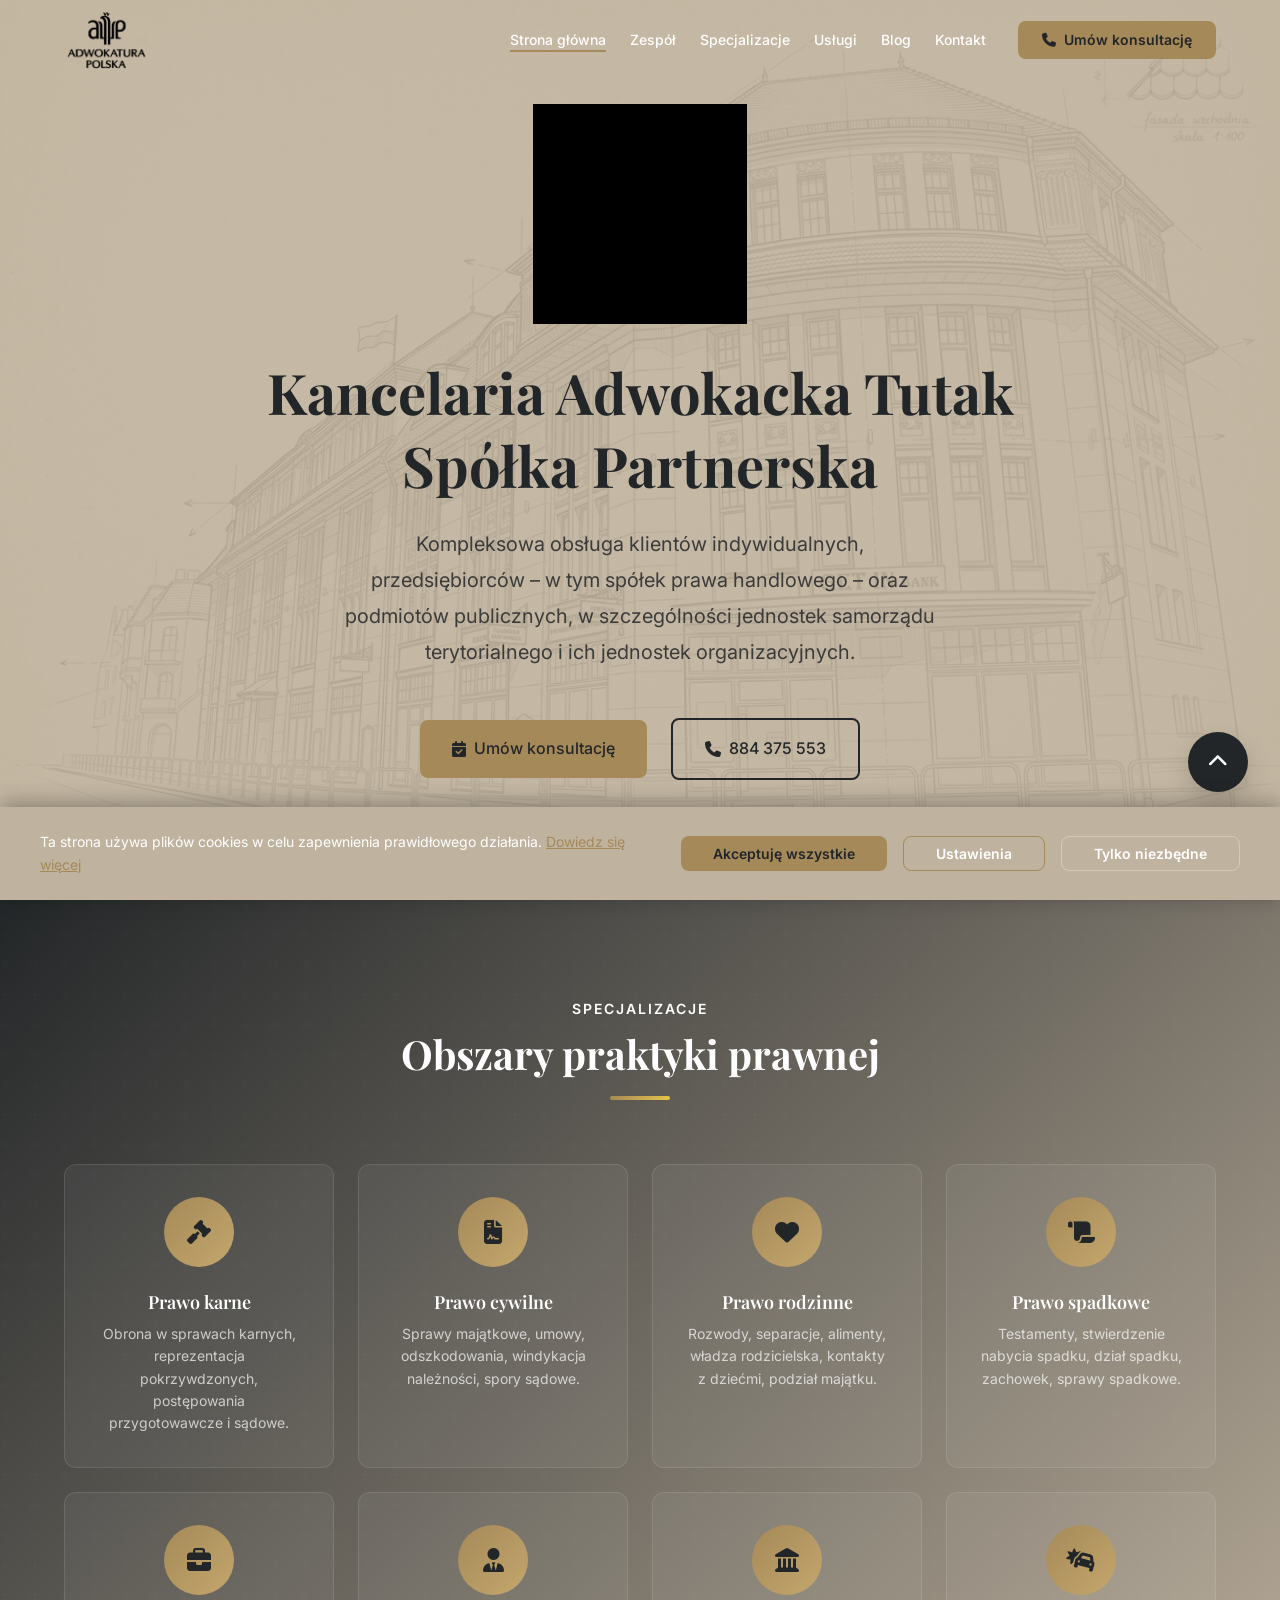
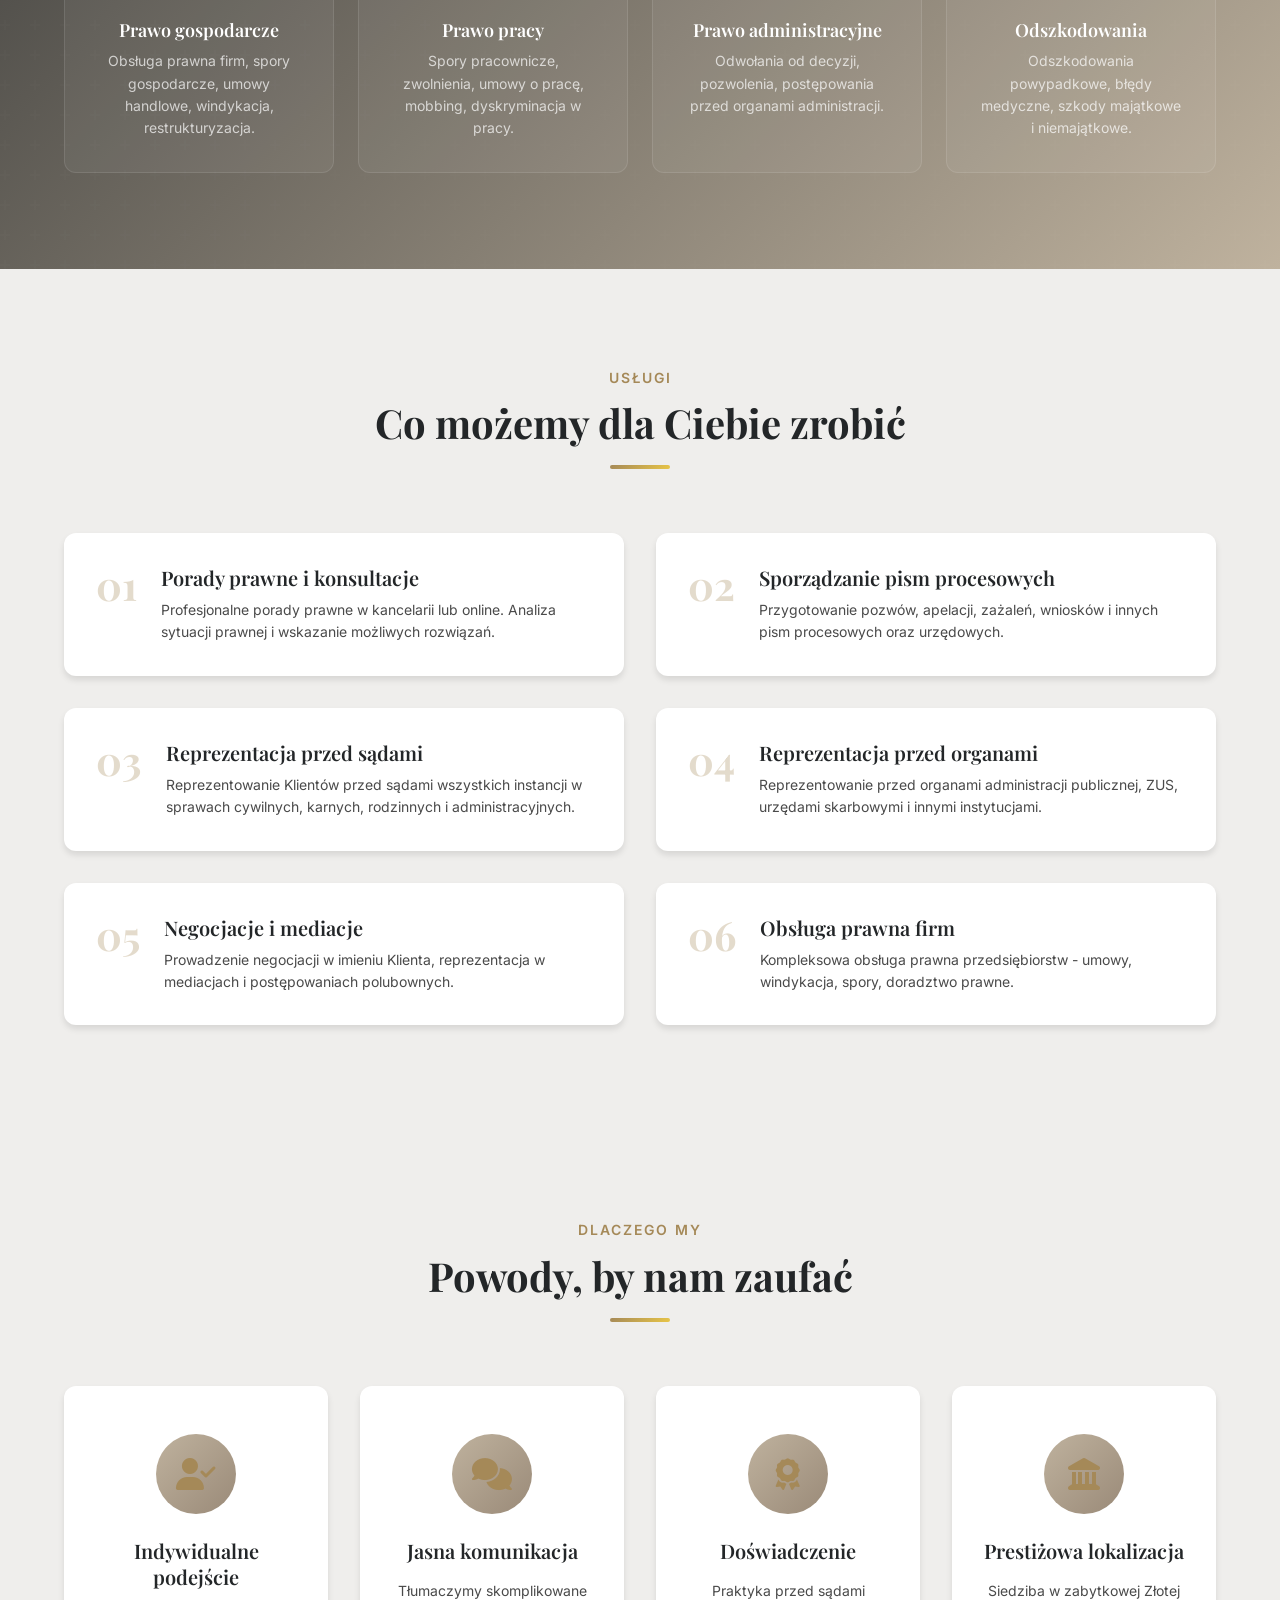
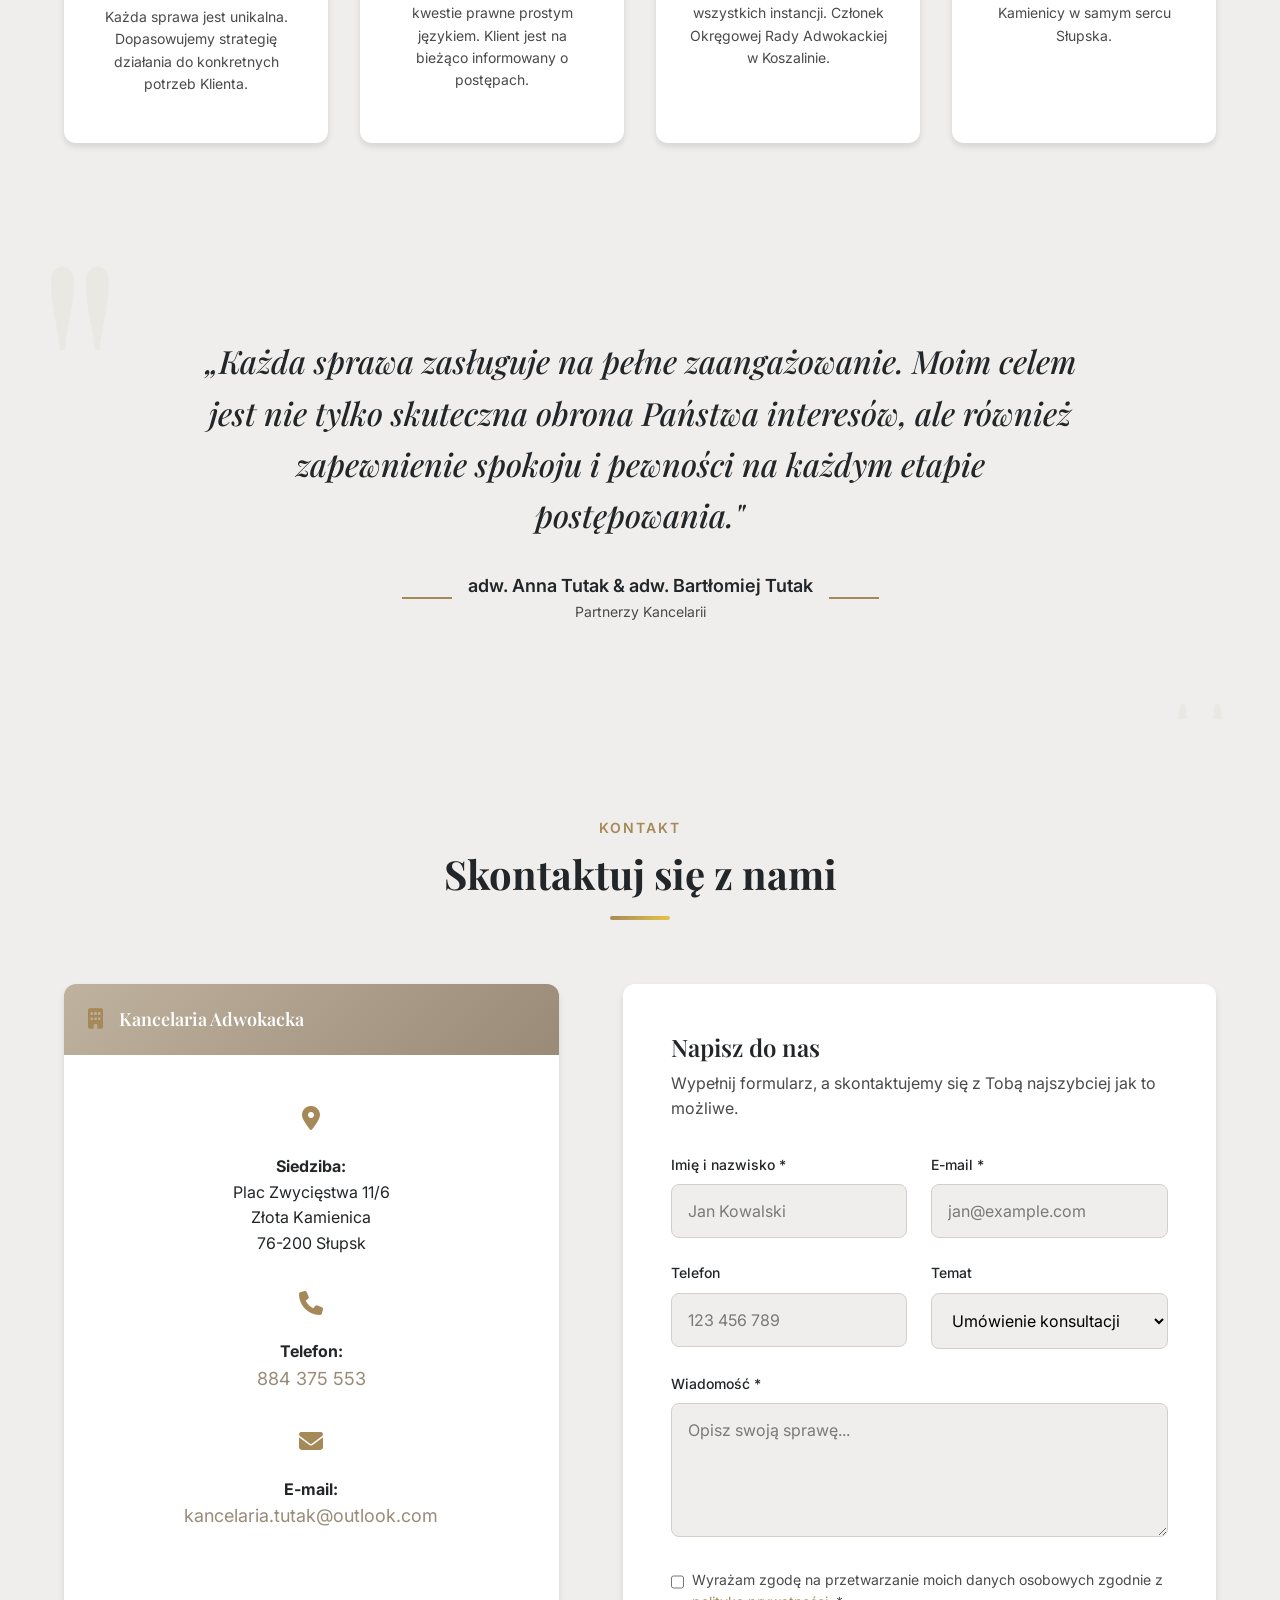
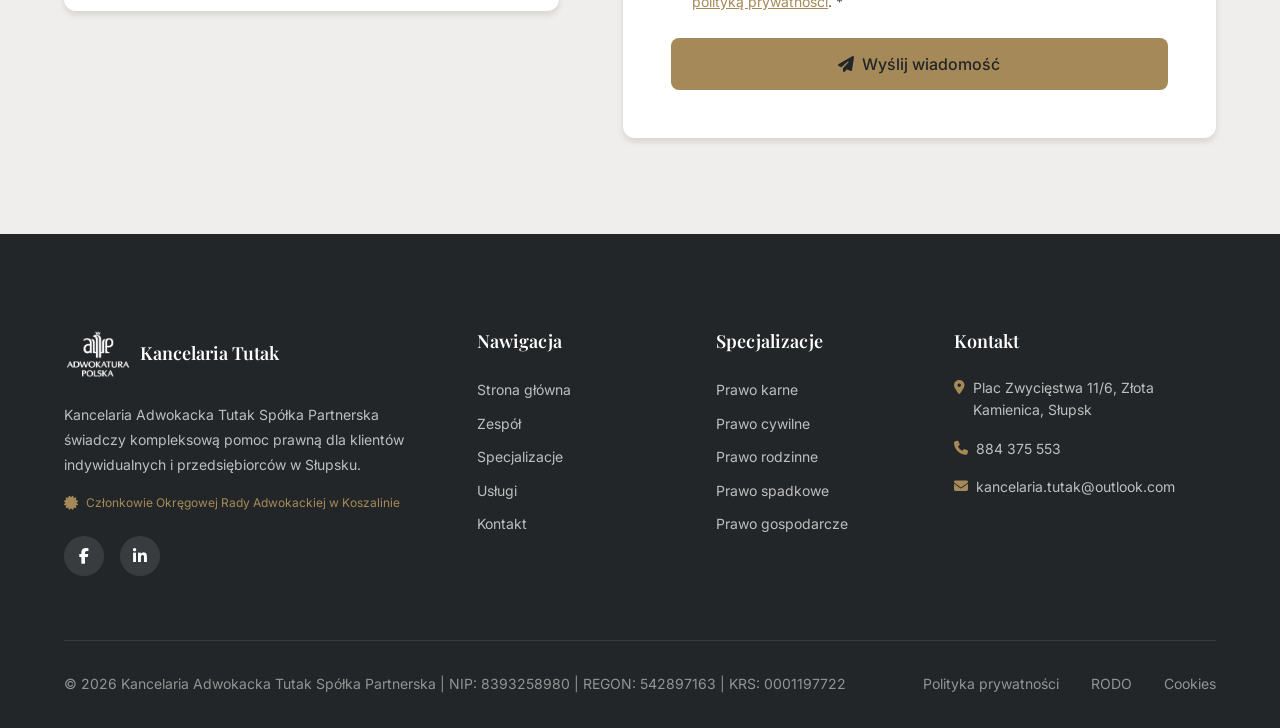
==== commit 5f576474: "Hero: okrągłe logo z monogramem, czarny kolor, 220px" ====
--- a/index.html
+++ b/index.html
@@ -218,7 +218,7 @@
         <section class="hero" id="home">
             <div class="hero__overlay"></div>
             <div class="hero__content container">
-                <img src="img/logo.png" alt="Logo Adwokatury Polskiej" class="hero__logo">
+                <img src="img/Logo Adwokatury Polskiej z monogramem.png" alt="Logo Adwokatury Polskiej" class="hero__logo">
                 <h1 class="hero__title">Kancelaria Adwokacka Tutak<br>Spółka Partnerska</h1>
                 <p class="hero__description">
                     Kompleksowa obsługa klientów indywidualnych, przedsiębiorców – w tym spółek prawa handlowego – oraz podmiotów publicznych, w szczególności jednostek samorządu terytorialnego i ich jednostek organizacyjnych.
--- a/css/style.css
+++ b/css/style.css
@@ -212,6 +212,10 @@
     box-shadow: var(--shadow);
 }
 
+.header.scrolled .nav__logo-img {
+    filter: brightness(0) invert(1);
+}
+
 .nav {
     display: flex;
     align-items: center;
@@ -233,7 +237,7 @@
 .nav__logo-img {
     height: 60px;
     width: auto;
-    filter: brightness(0) invert(1);
+    filter: brightness(0) saturate(100%);
 }
 
 .nav__menu {
@@ -338,10 +342,10 @@
 
 .hero__logo {
     display: block;
-    height: 140px;
+    height: 220px;
     width: auto;
     margin: 0 auto var(--spacing-xl);
-    filter: none;
+    filter: brightness(0);
 }
 
 .hero__subtitle {
--- a/css/legal.css
+++ b/css/legal.css
@@ -2,6 +2,10 @@
 
 .header--solid {
     background-color: var(--color-primary-dark);
+}
+
+.header--solid .nav__logo-img {
+    filter: brightness(0) invert(1);
 }
 
 .legal-page {
@@ -23,7 +27,7 @@
 .legal-content h1 {
     font-size: var(--fs-4xl);
     margin-bottom: var(--spacing-md);
-    color: var(--color-primary);
+    color: var(--color-primary-dark);
 }
 
 .legal-date,
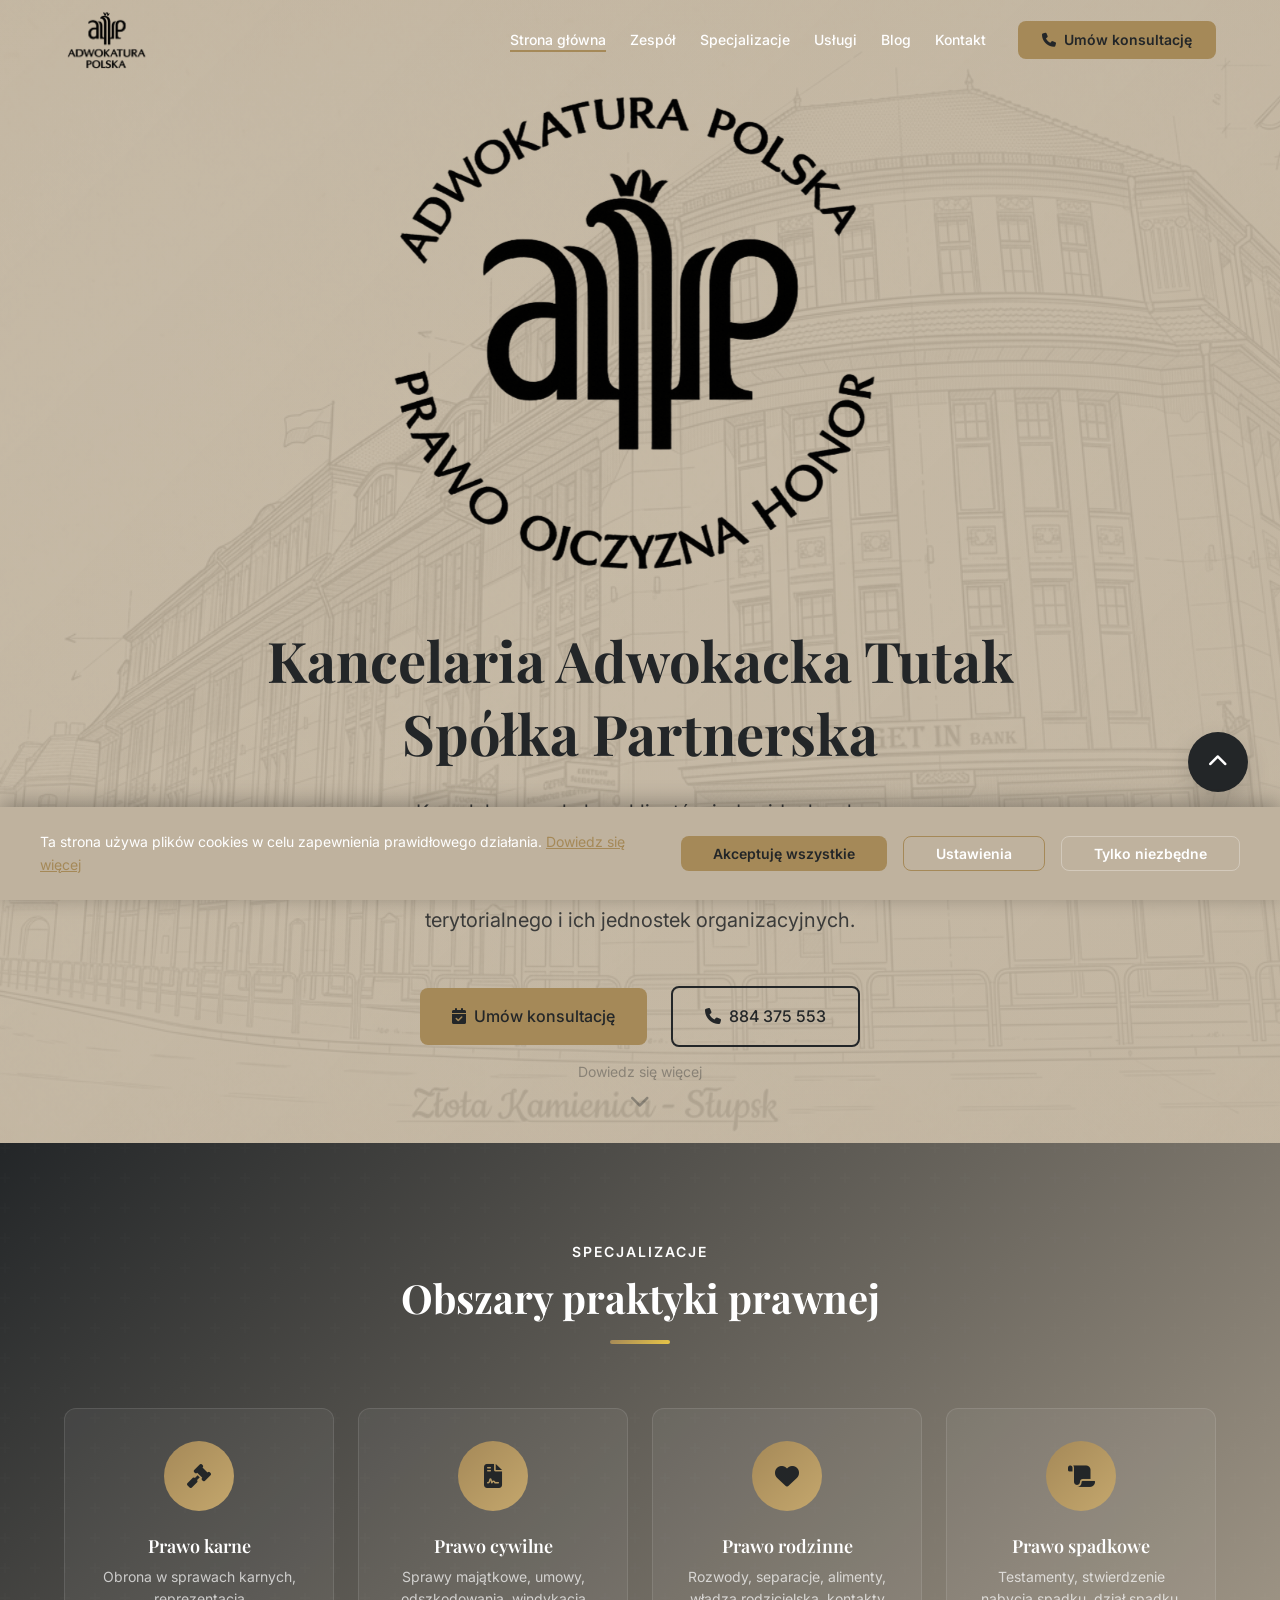
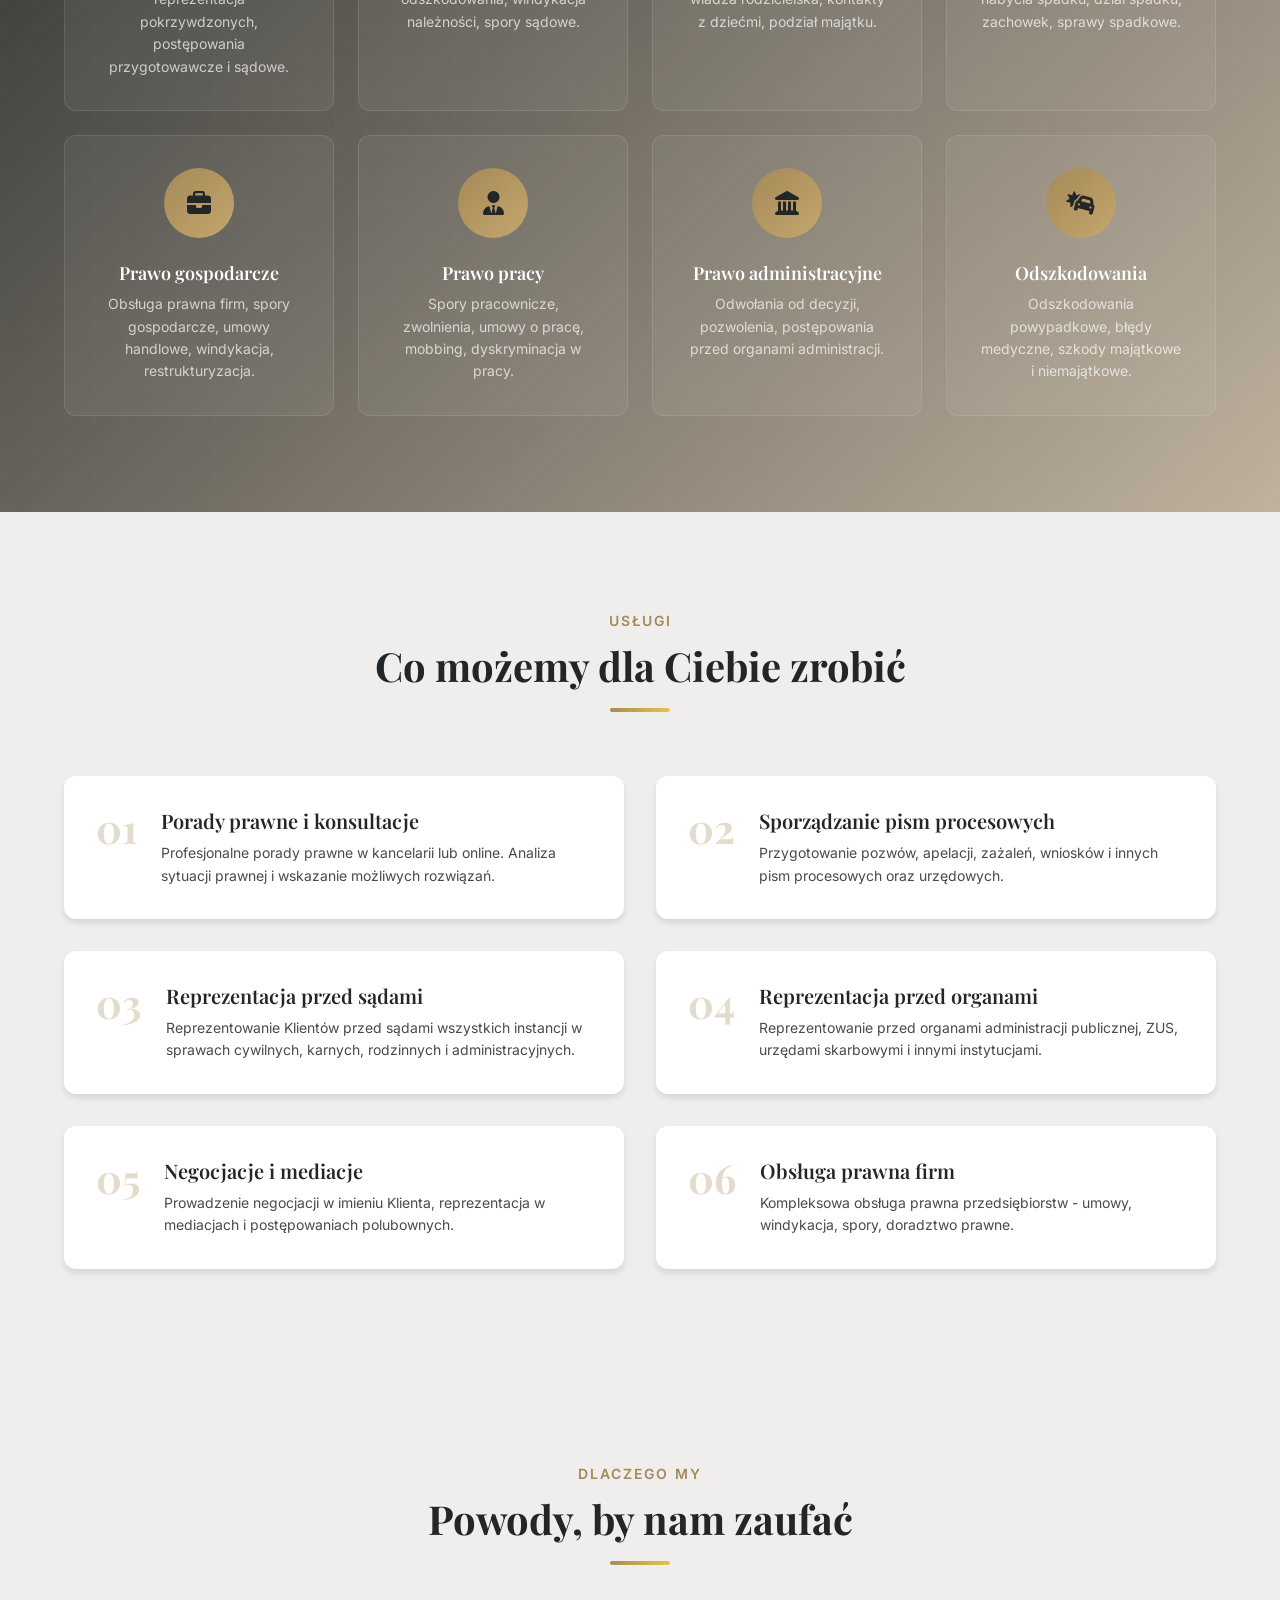
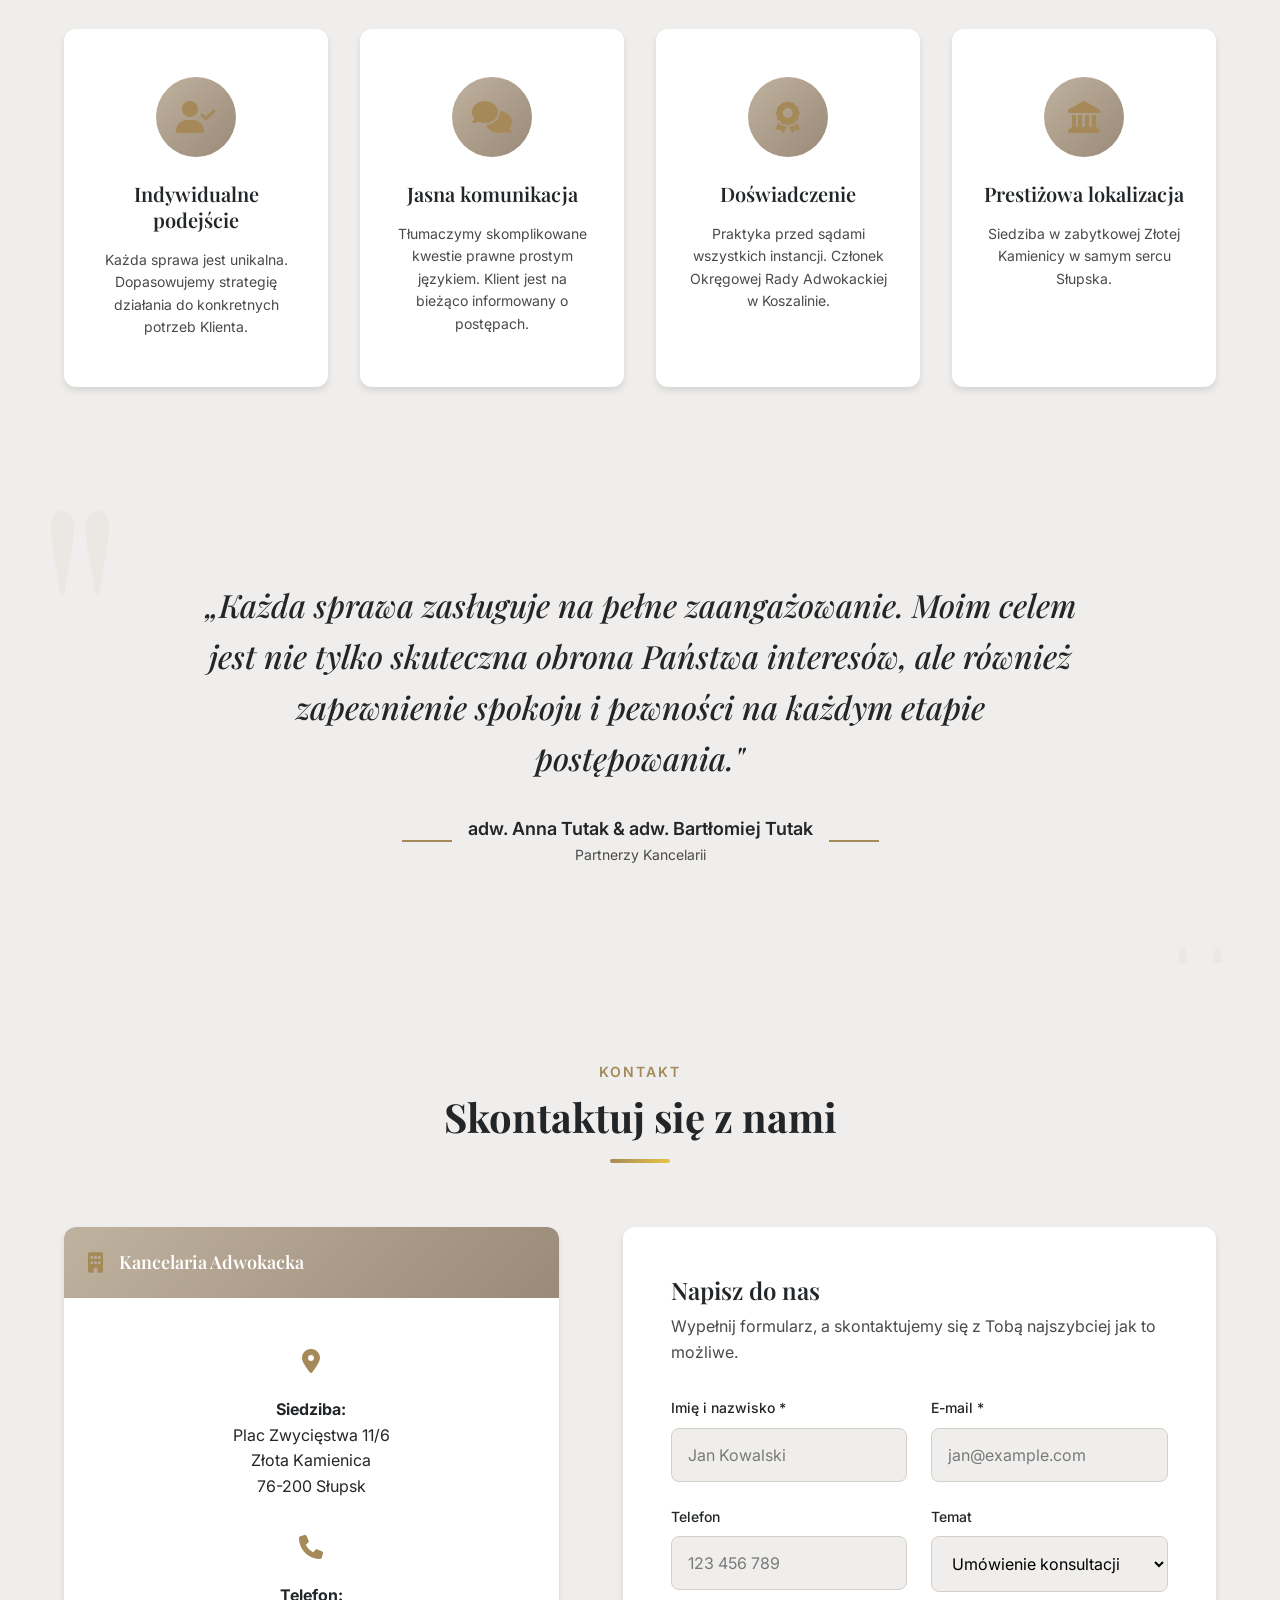
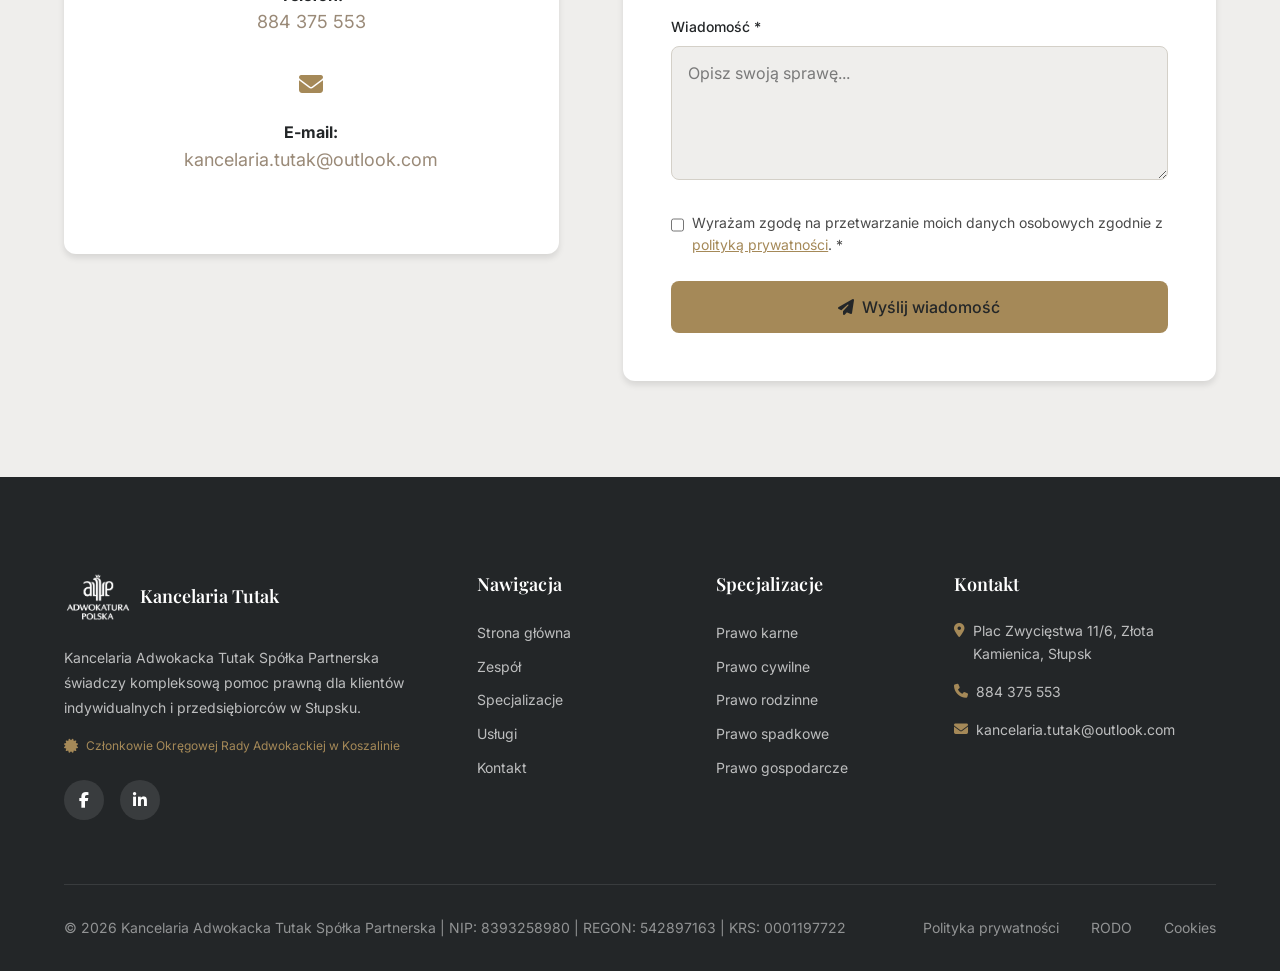
==== commit ef527678: "Hero: nowe logo z przezroczystym tłem, 512px, czarny kolor" ====
--- a/index.html
+++ b/index.html
@@ -218,7 +218,7 @@
         <section class="hero" id="home">
             <div class="hero__overlay"></div>
             <div class="hero__content container">
-                <img src="img/Logo Adwokatury Polskiej z monogramem.png" alt="Logo Adwokatury Polskiej" class="hero__logo">
+                <img src="img/Logo Adwokatury Polskiej.png" alt="Logo Adwokatury Polskiej" class="hero__logo">
                 <h1 class="hero__title">Kancelaria Adwokacka Tutak<br>Spółka Partnerska</h1>
                 <p class="hero__description">
                     Kompleksowa obsługa klientów indywidualnych, przedsiębiorców – w tym spółek prawa handlowego – oraz podmiotów publicznych, w szczególności jednostek samorządu terytorialnego i ich jednostek organizacyjnych.
--- a/css/style.css
+++ b/css/style.css
@@ -342,7 +342,7 @@
 
 .hero__logo {
     display: block;
-    height: 220px;
+    height: 512px;
     width: auto;
     margin: 0 auto var(--spacing-xl);
     filter: brightness(0);
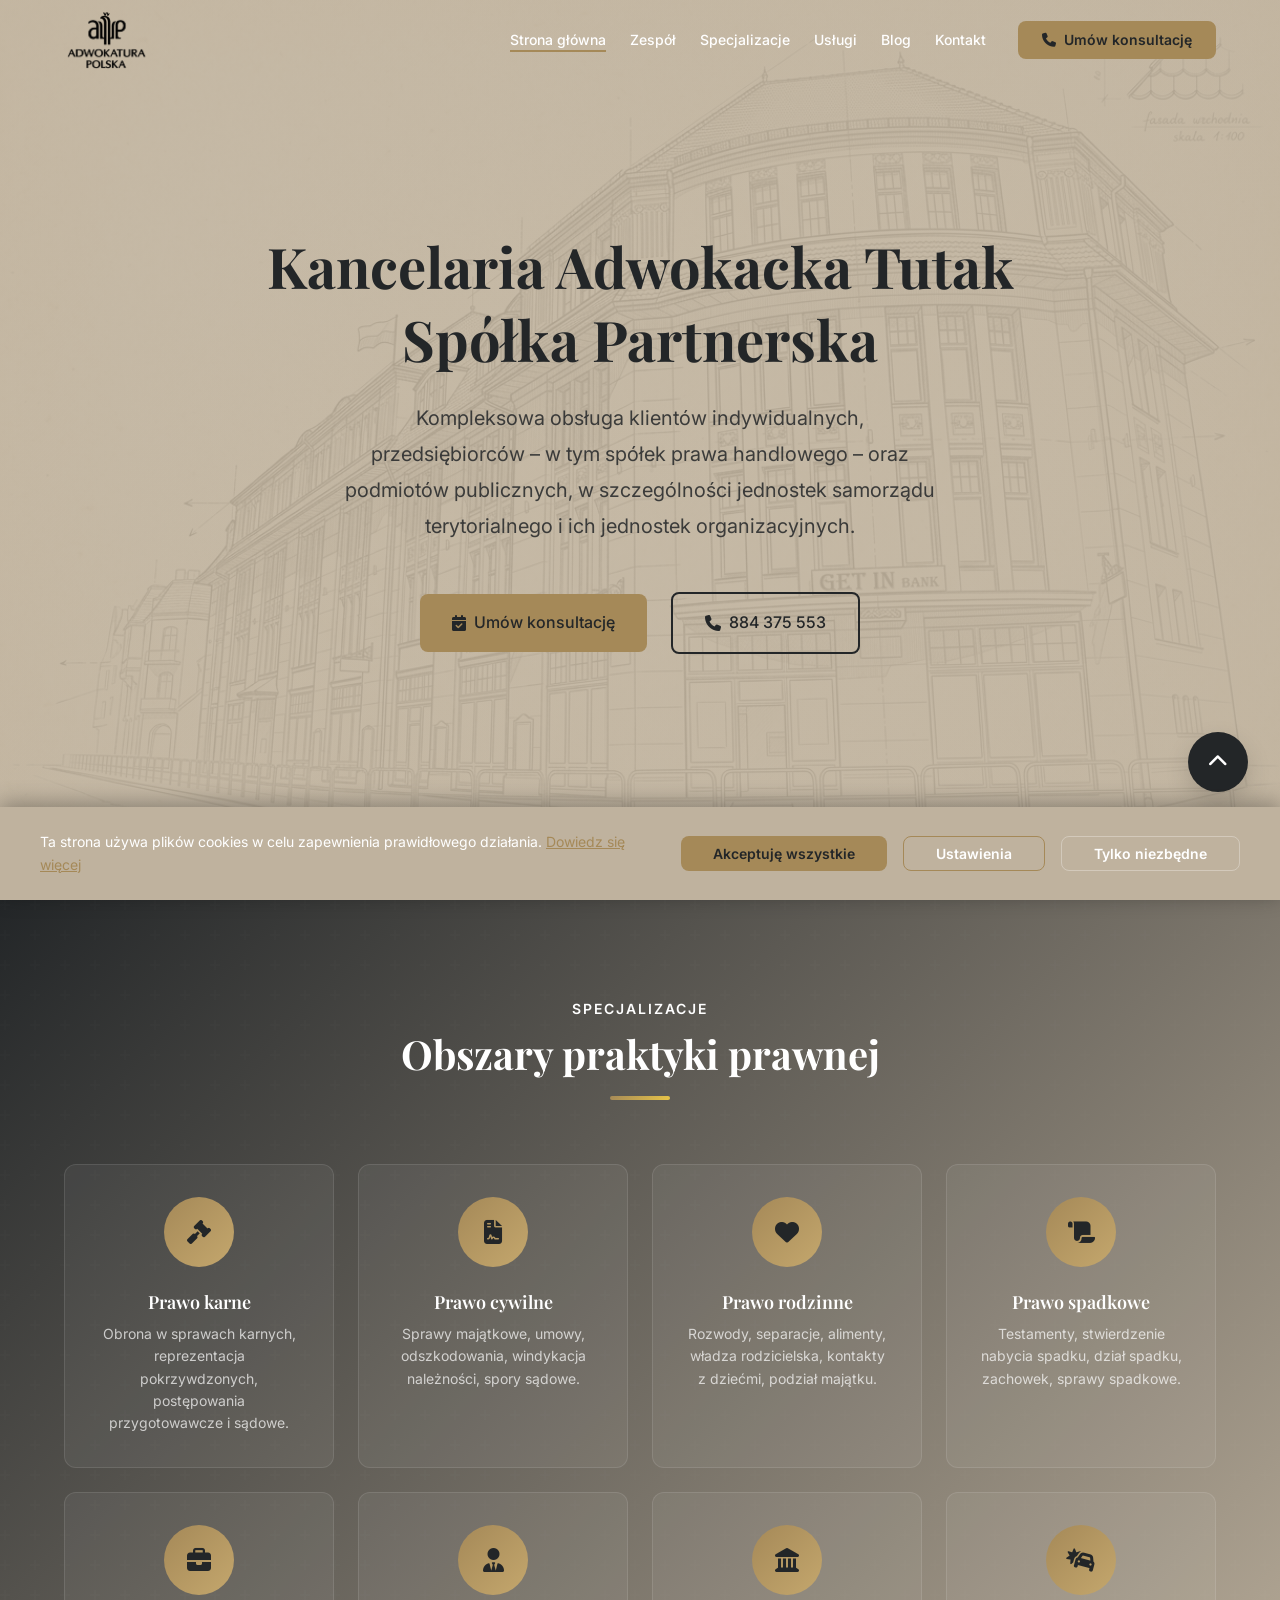
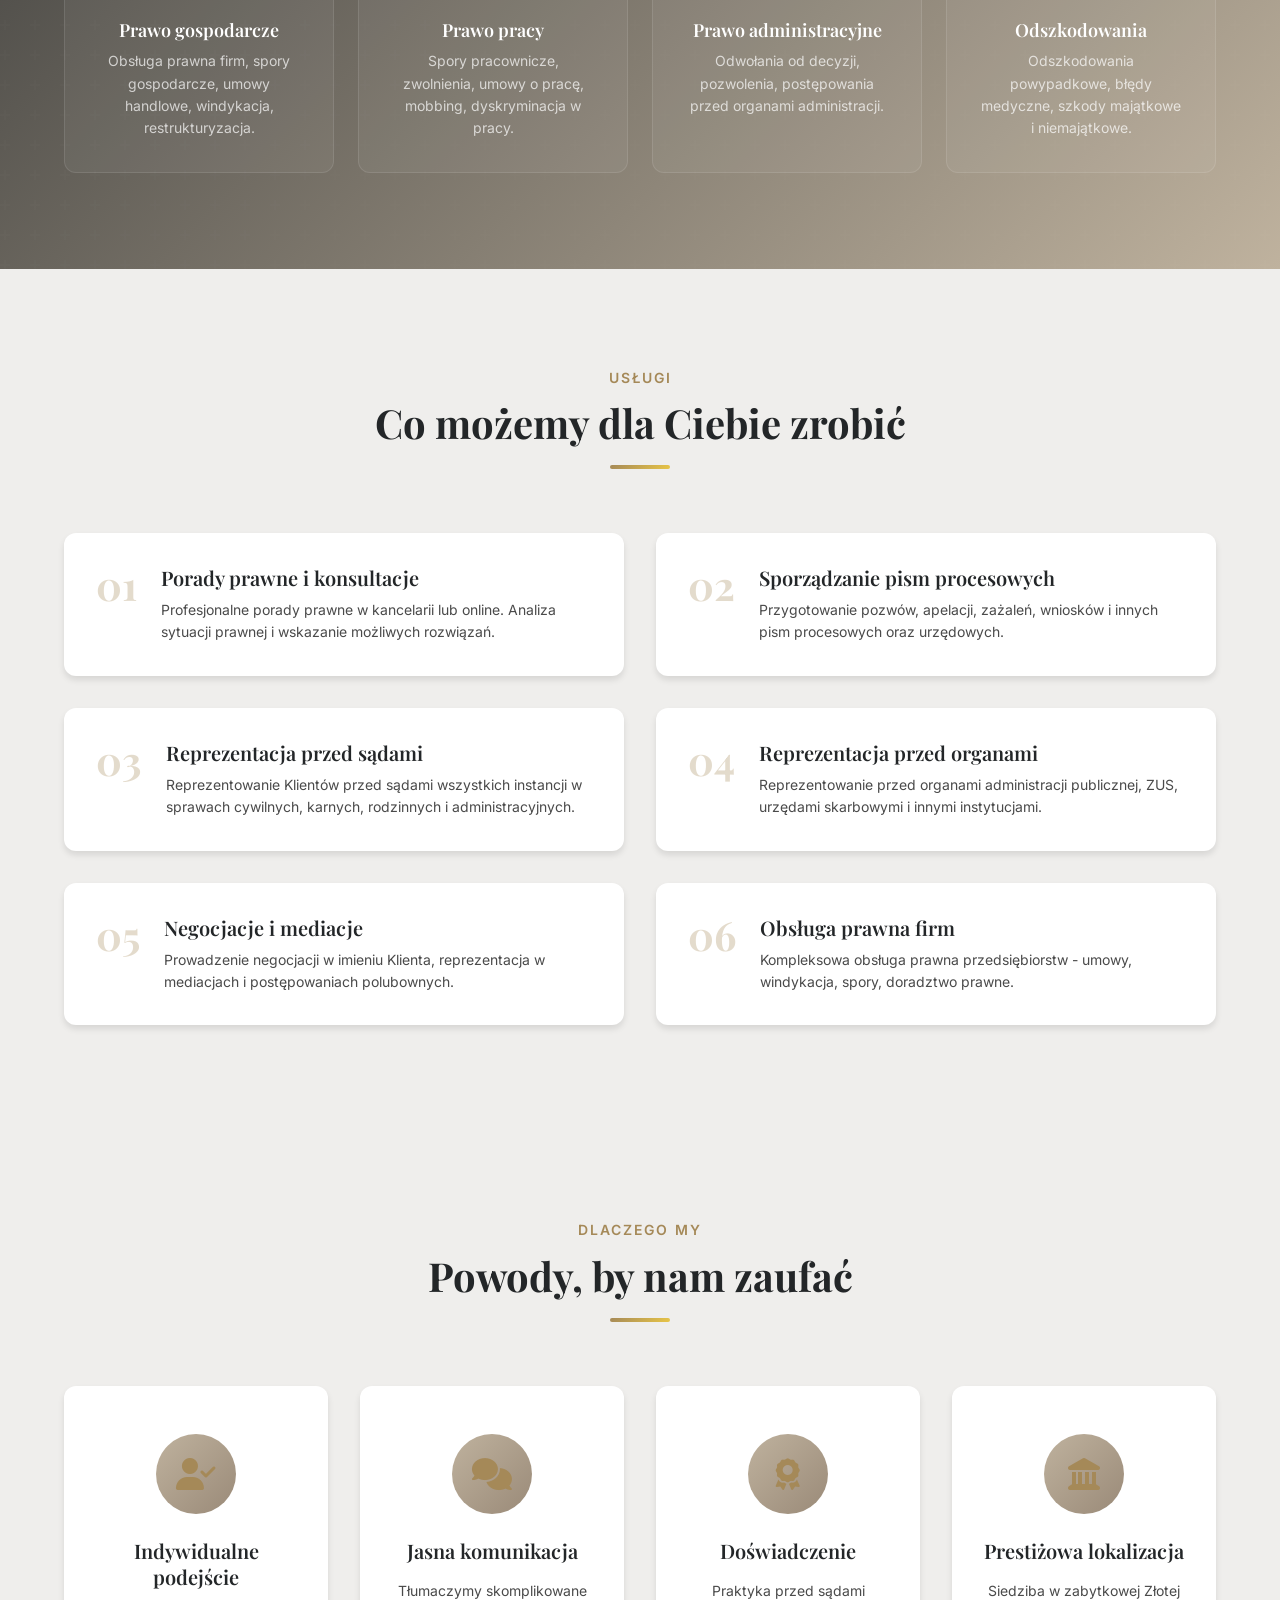
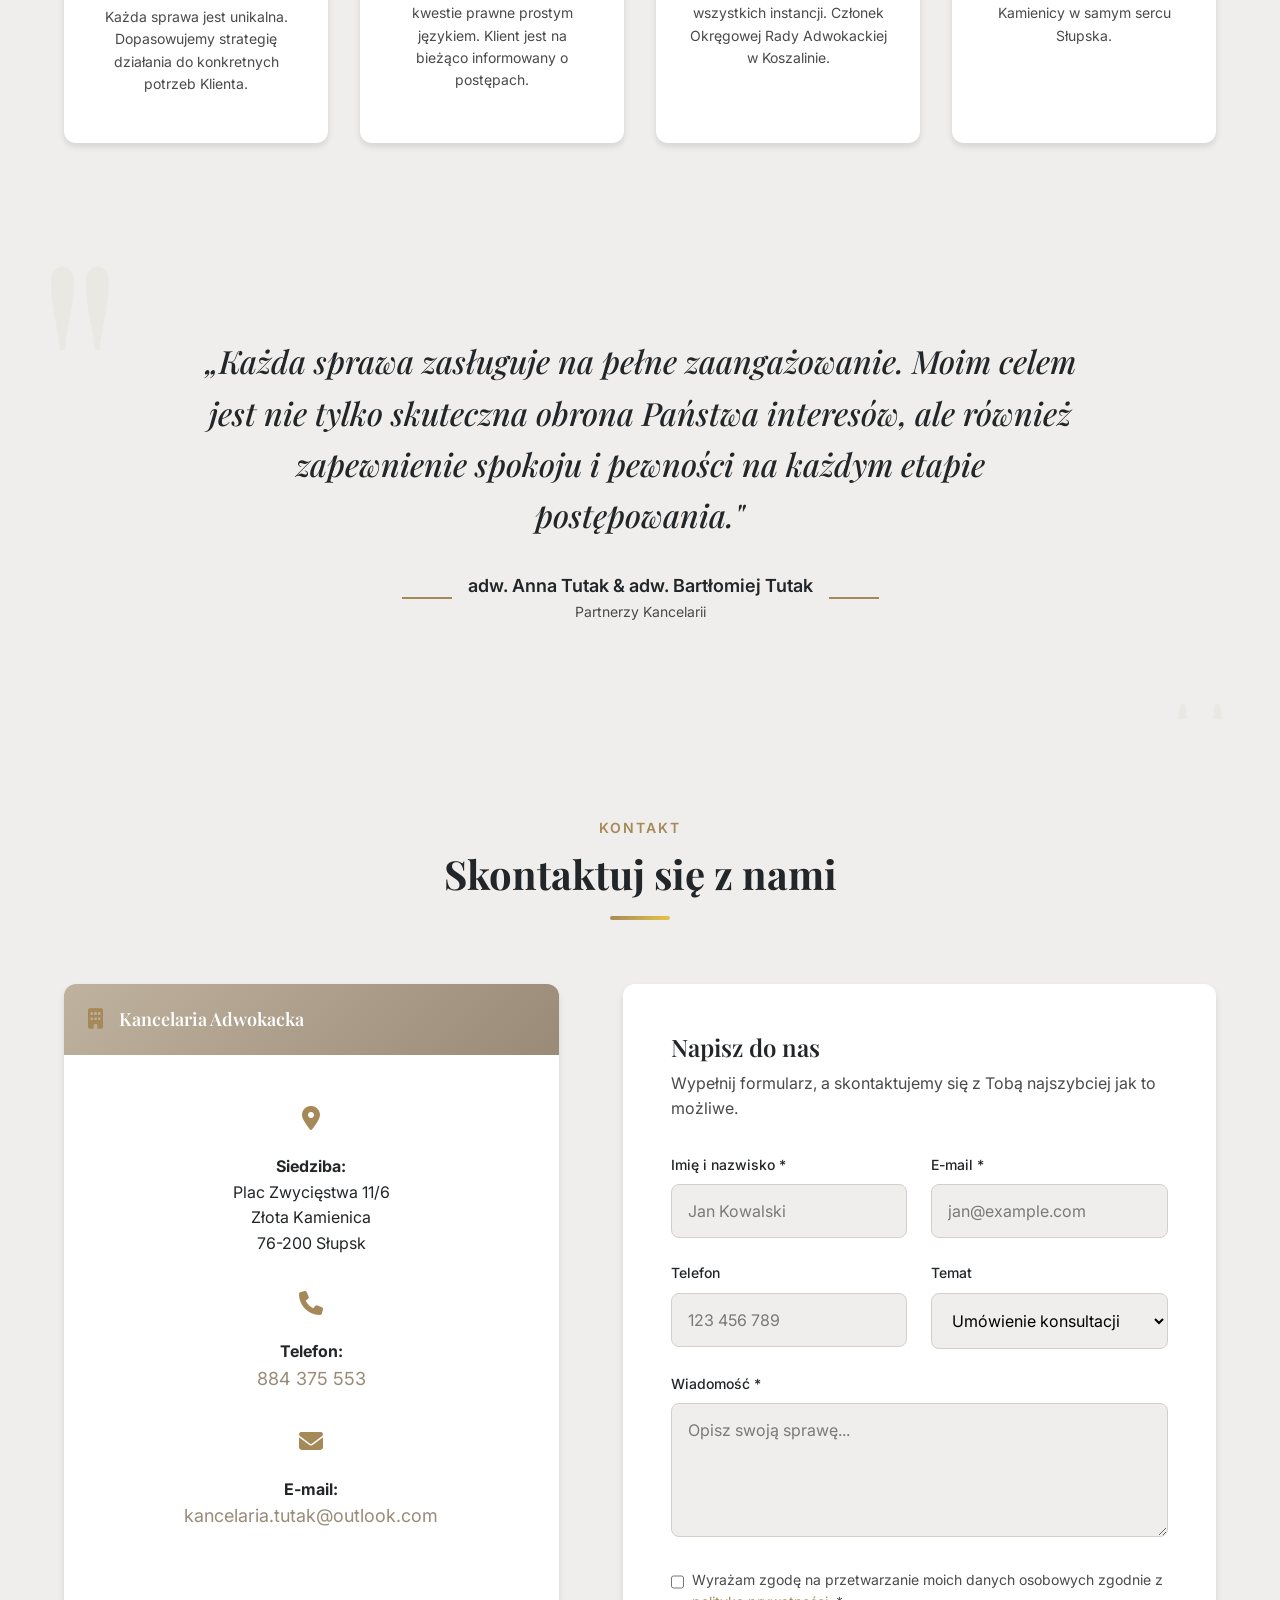
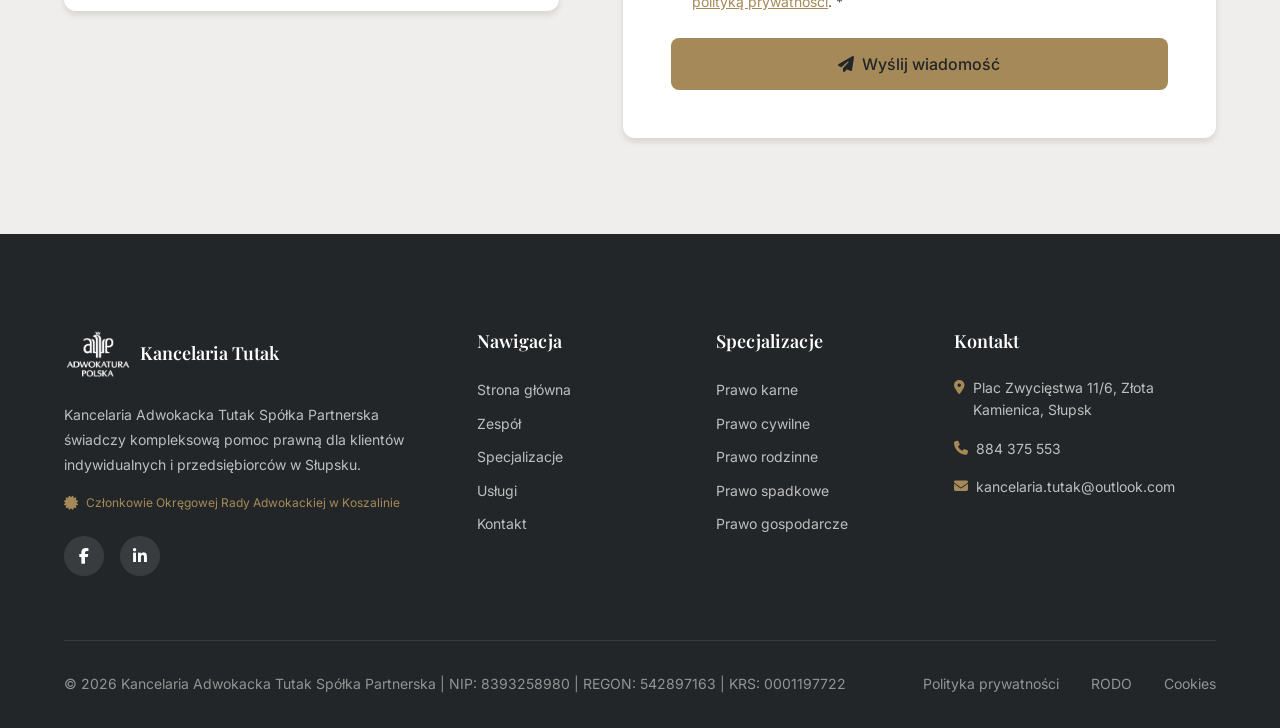
==== commit f13bf755: "Hero: usunięte okrągłe logo" ====
--- a/index.html
+++ b/index.html
@@ -218,7 +218,6 @@
         <section class="hero" id="home">
             <div class="hero__overlay"></div>
             <div class="hero__content container">
-                <img src="img/Logo Adwokatury Polskiej.png" alt="Logo Adwokatury Polskiej" class="hero__logo">
                 <h1 class="hero__title">Kancelaria Adwokacka Tutak<br>Spółka Partnerska</h1>
                 <p class="hero__description">
                     Kompleksowa obsługa klientów indywidualnych, przedsiębiorców – w tym spółek prawa handlowego – oraz podmiotów publicznych, w szczególności jednostek samorządu terytorialnego i ich jednostek organizacyjnych.
--- a/css/style.css
+++ b/css/style.css
@@ -342,7 +342,7 @@
 
 .hero__logo {
     display: block;
-    height: 512px;
+    height: 300px;
     width: auto;
     margin: 0 auto var(--spacing-xl);
     filter: brightness(0);
